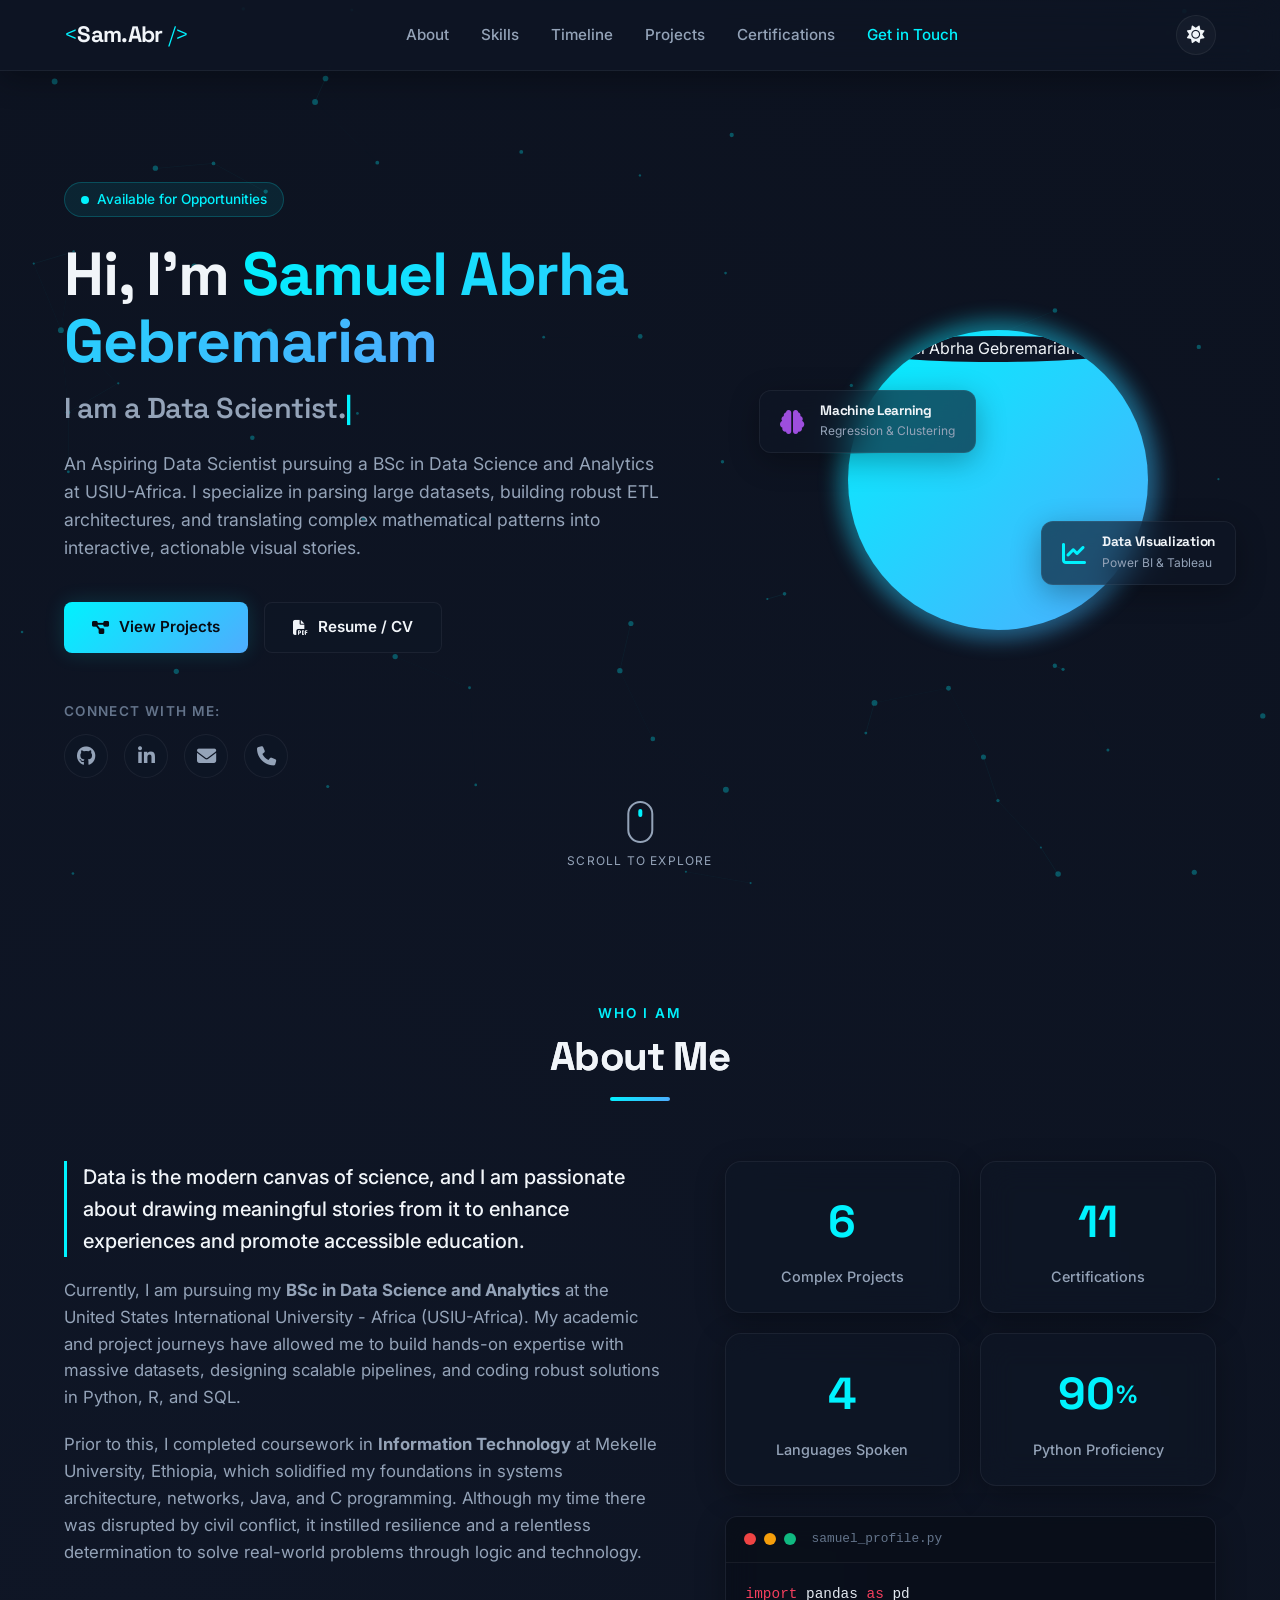
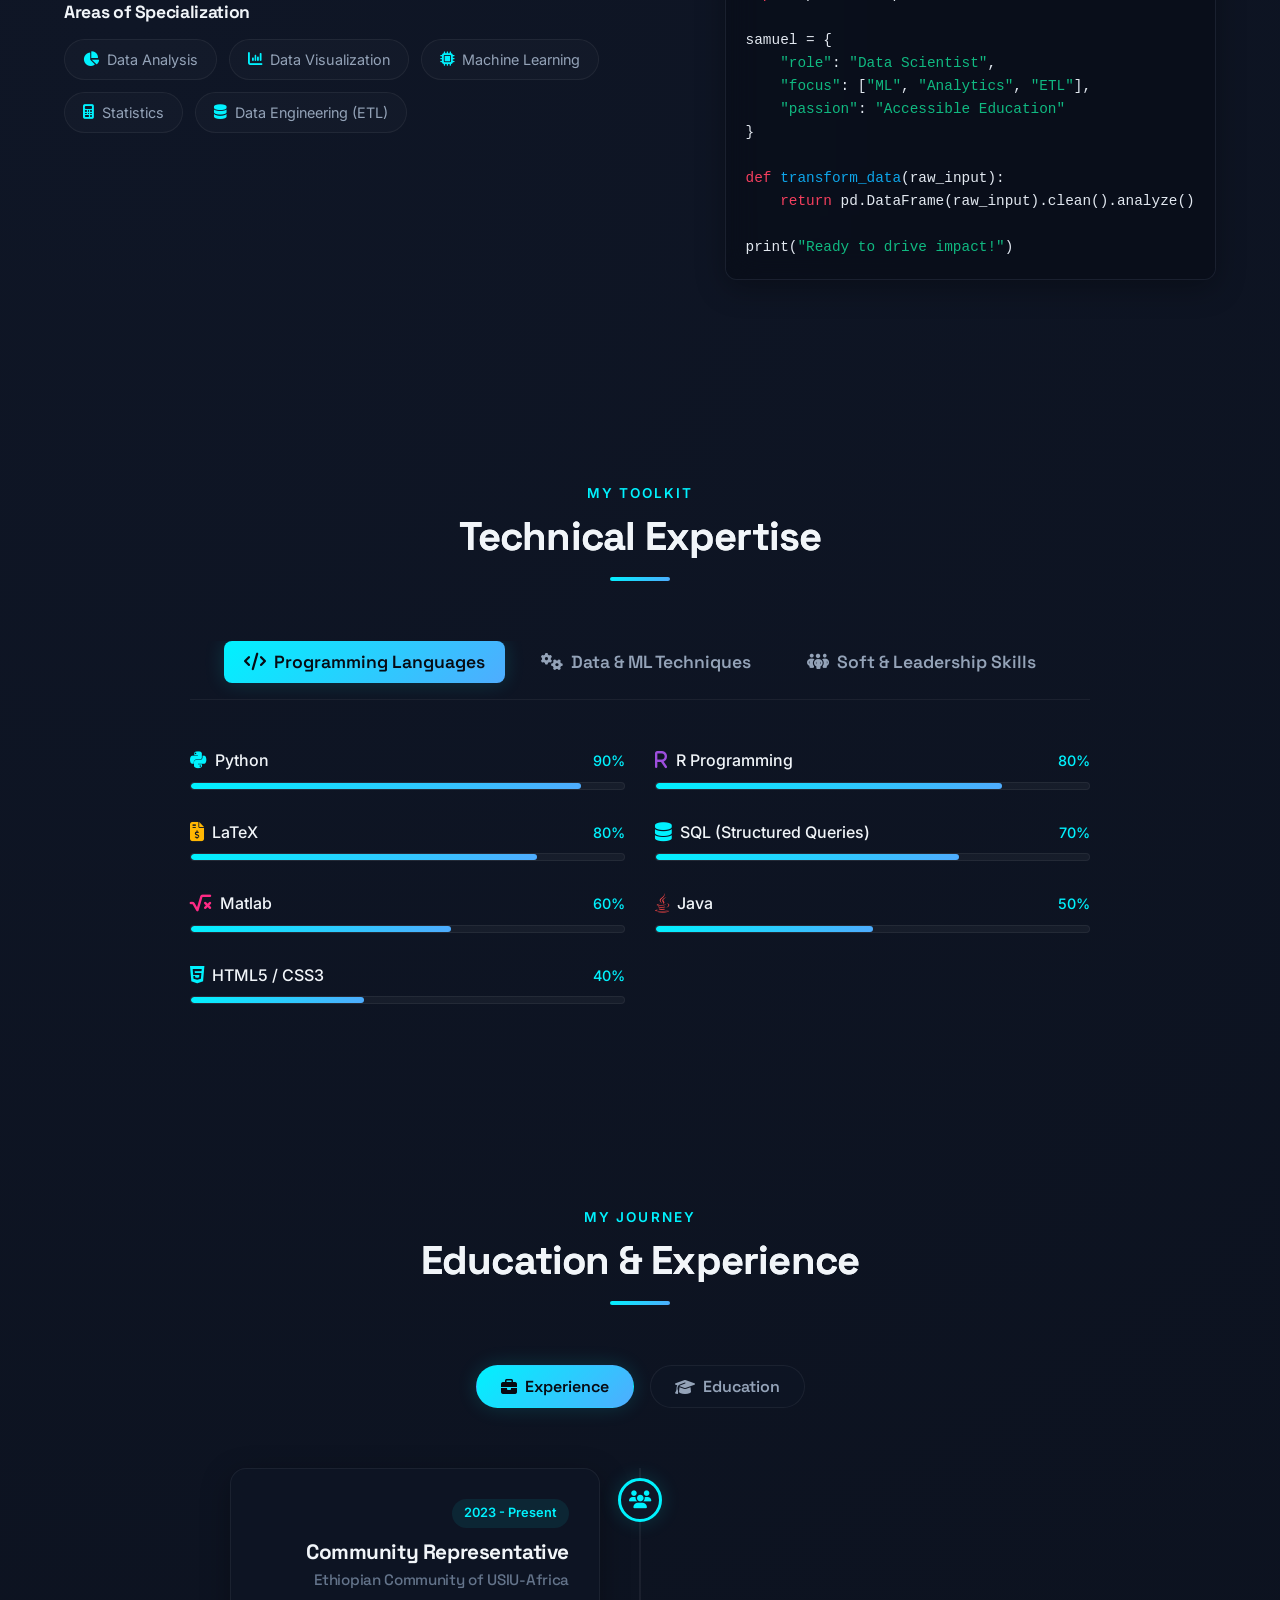
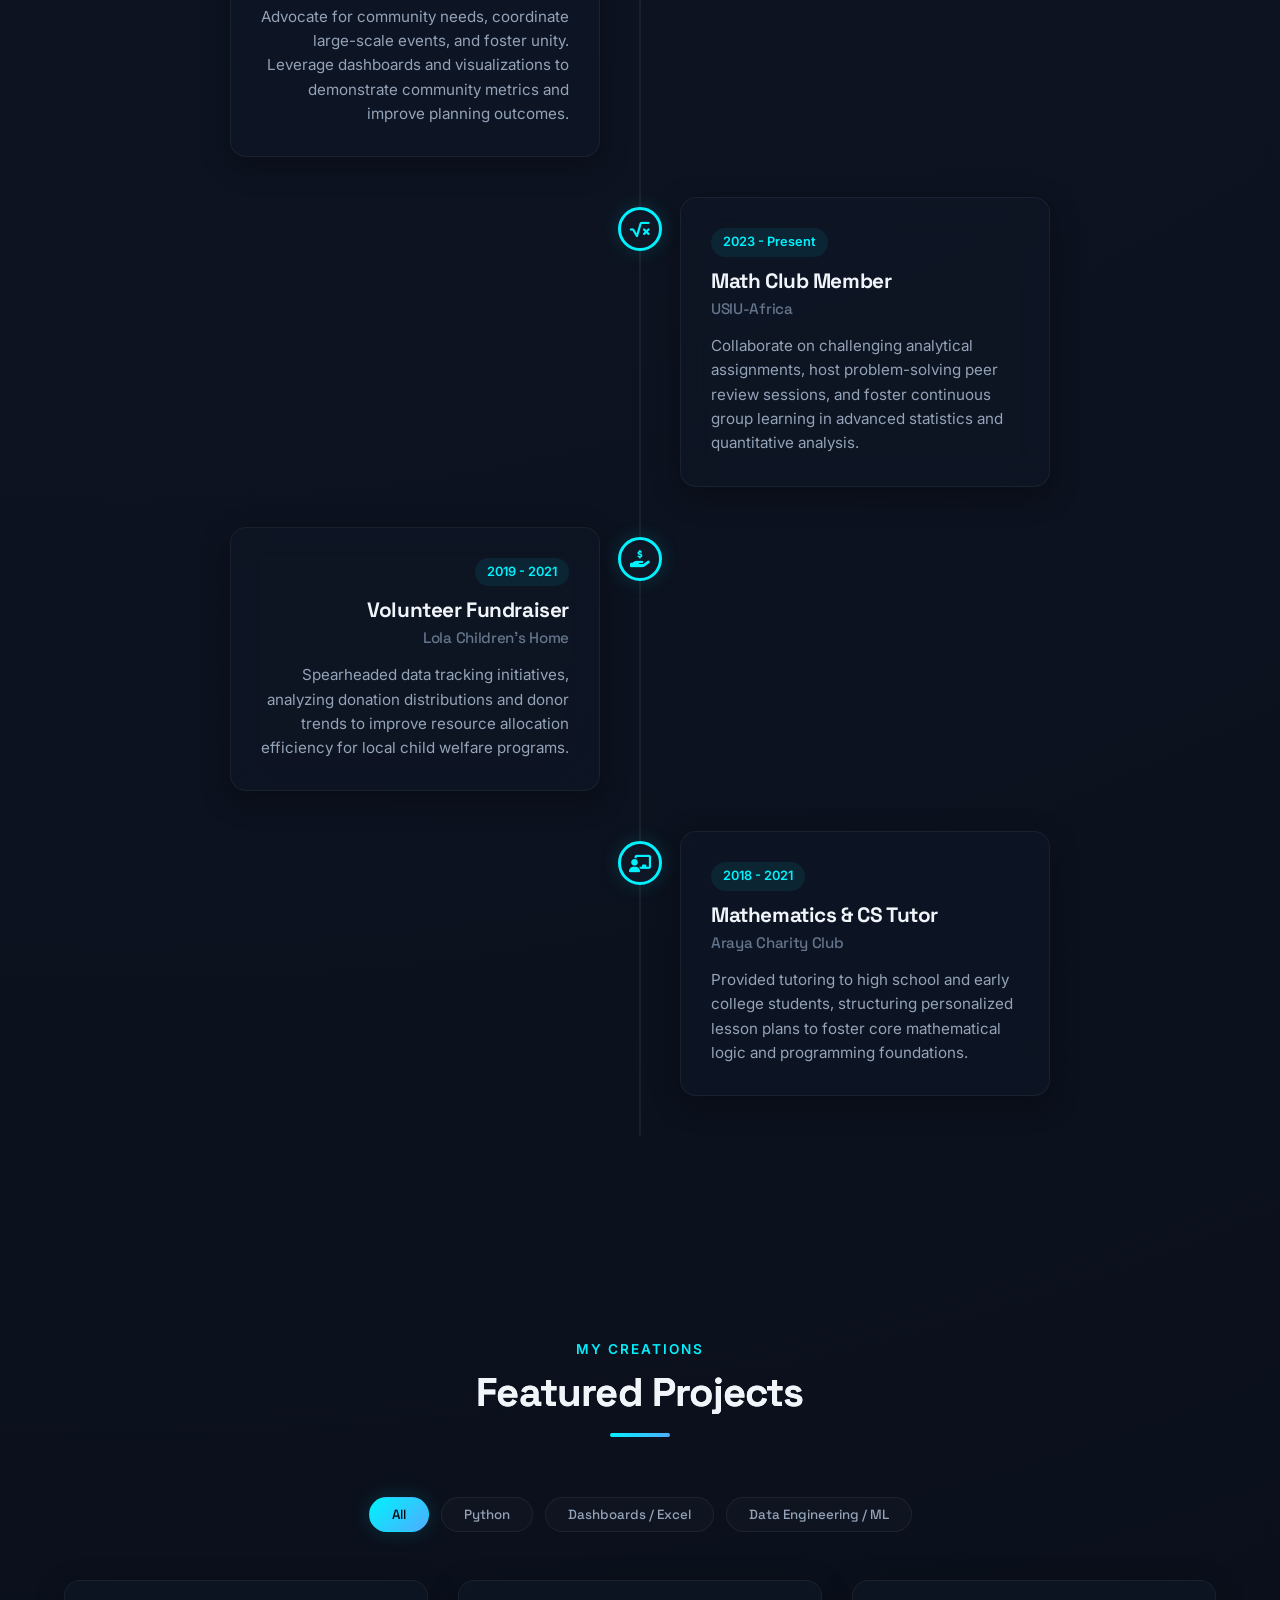
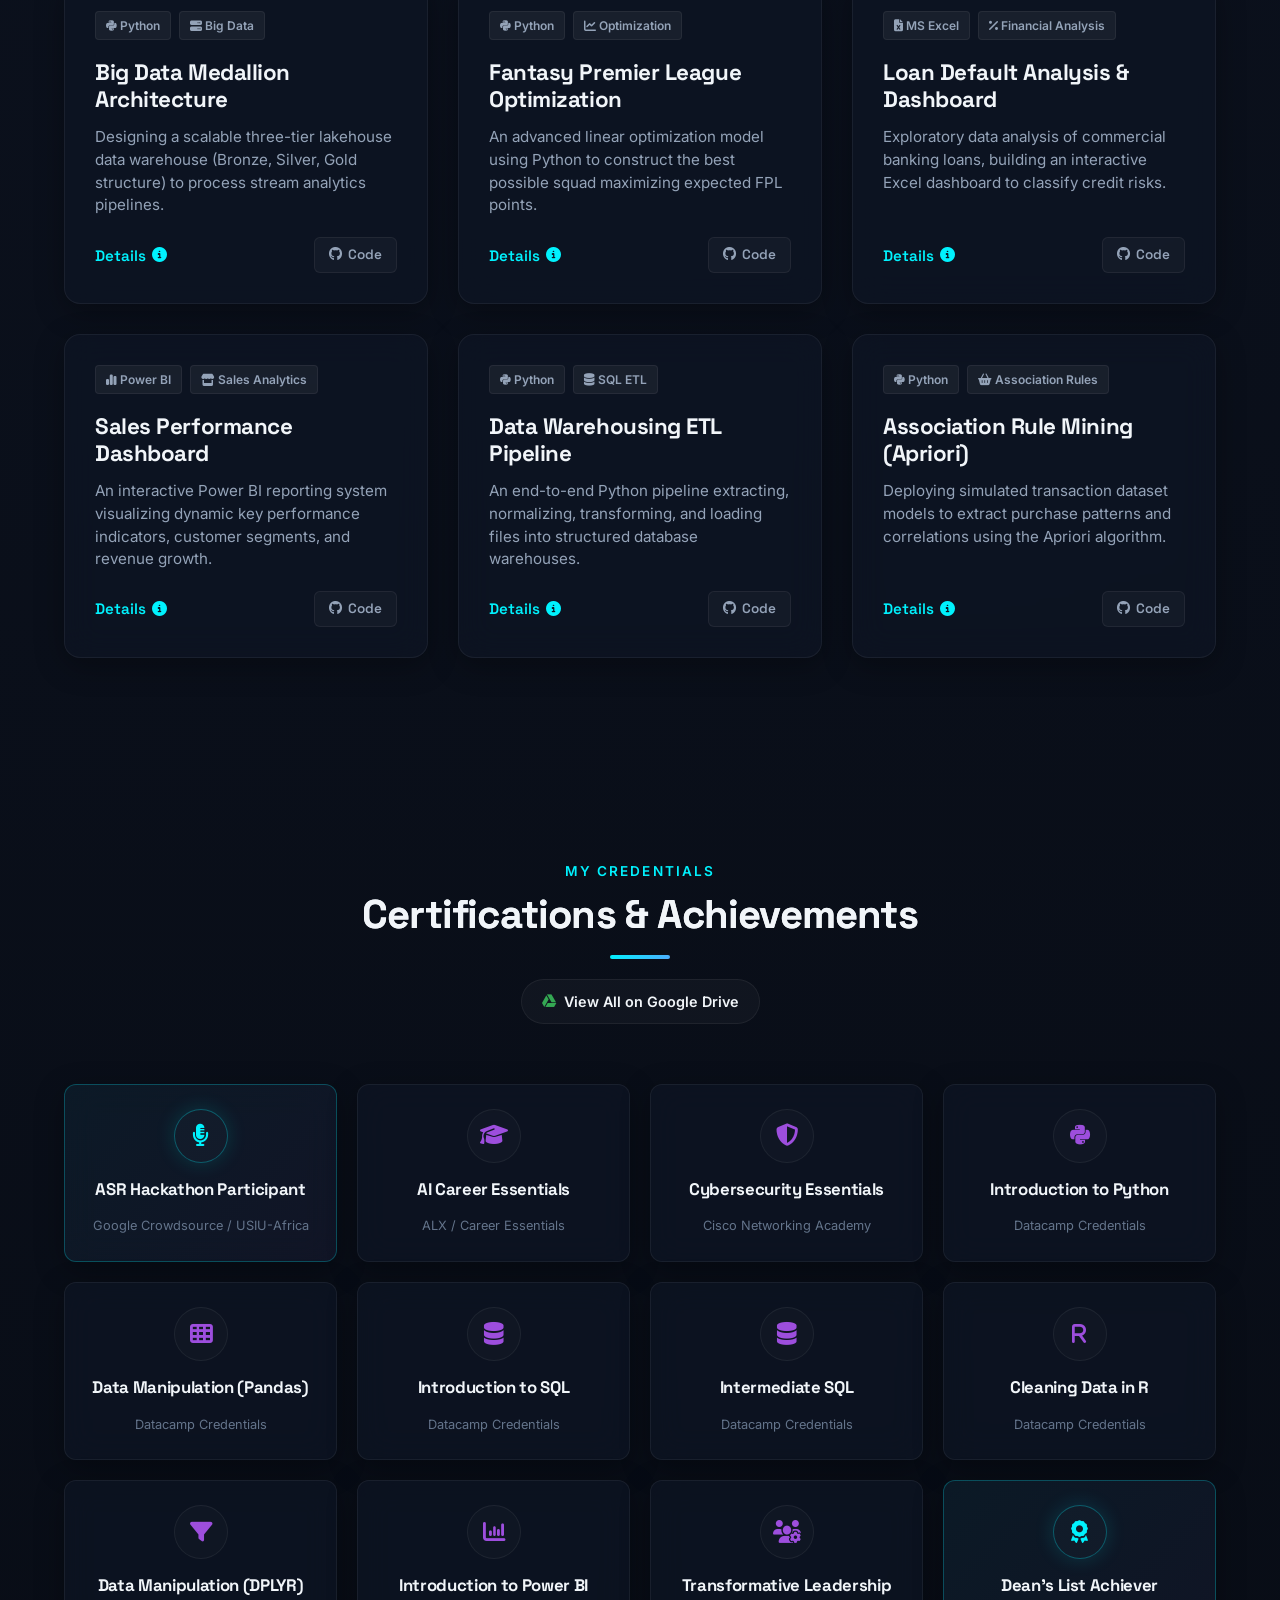
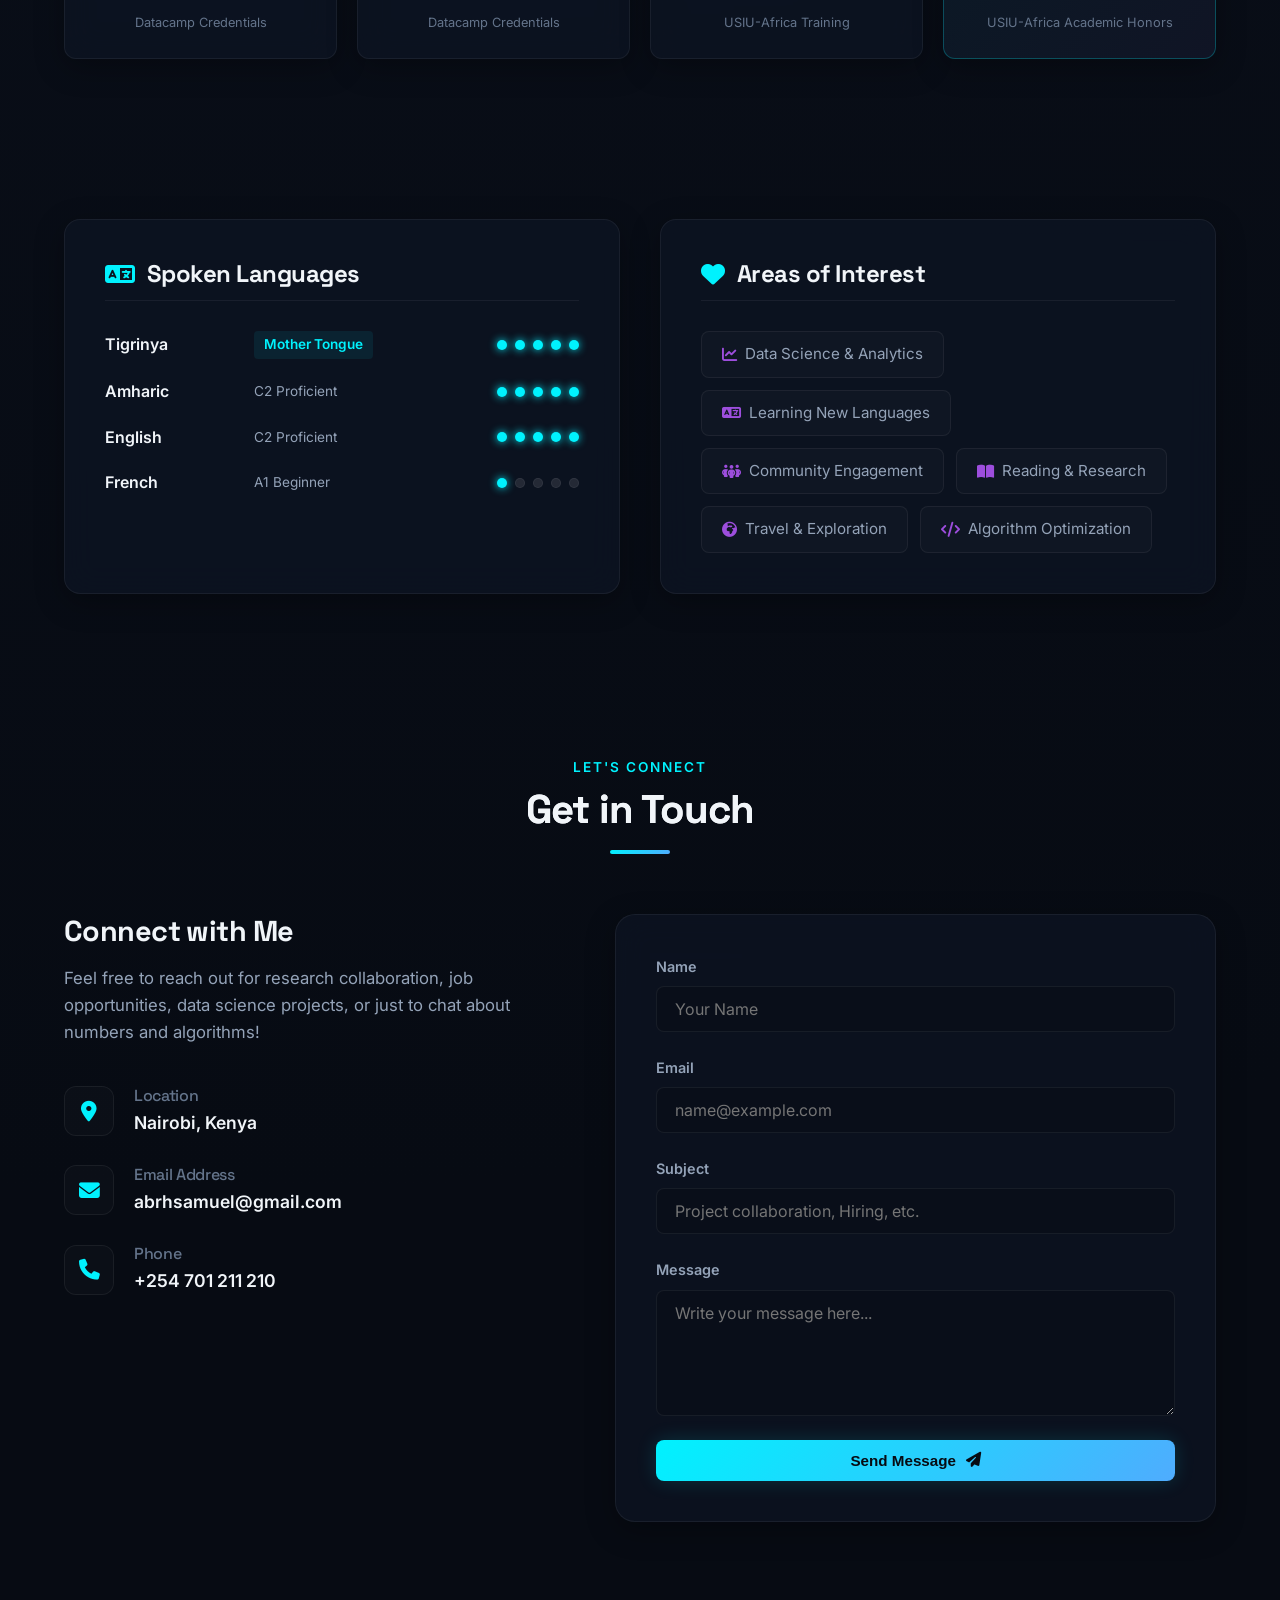
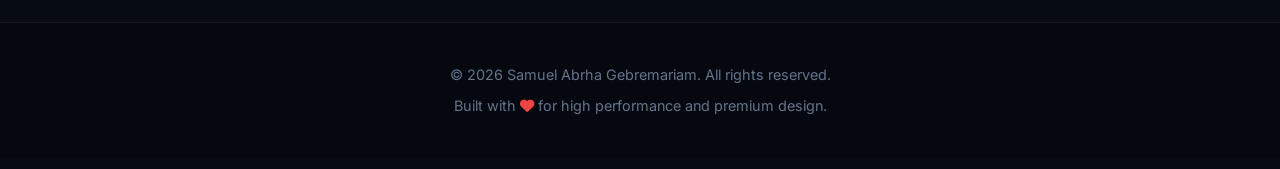
==== index.html @ a489bb47 "Initial commit" ====
<!DOCTYPE html>
<html lang="en" data-theme="dark">
<head>
    <meta charset="UTF-8">
    <meta name="viewport" content="width=device-width, initial-scale=1.0">
    <meta name="description" content="Portfolio of Samuel Abrha Gebremariam - Aspiring Data Scientist. Experience in Machine Learning, Data Analytics, ETL pipelines, and Big Data Architecture.">
    <meta name="author" content="Samuel Abrha Gebremariam">
    <title>Samuel Abrha Gebremariam | Aspiring Data Scientist Portfolio</title>
    
    <!-- Google Fonts -->
    <link rel="preconnect" href="https://fonts.googleapis.com">
    <link rel="preconnect" href="https://fonts.gstatic.com" crossorigin>
    <link href="https://fonts.googleapis.com/css2?family=Inter:wght@300;400;500;600;700&family=Space+Grotesk:wght@400;500;600;700&display=swap" rel="stylesheet">
    
    <!-- FontAwesome for icons -->
    <link rel="stylesheet" href="https://cdnjs.cloudflare.com/ajax/libs/font-awesome/6.4.0/css/all.min.css">
    
    <!-- Custom CSS -->
    <link rel="stylesheet" href="style.css">
</head>
<body>
    <!-- Background Canvas for Interactive Data Particles -->
    <canvas id="particle-canvas"></canvas>

    <!-- Header Navigation -->
    <header class="main-header glass">
        <div class="header-container">
            <a href="#" class="logo">
                <span class="logo-accent">&lt;</span>Sam.Abr<span class="logo-accent"> /&gt;</span>
            </a>
            
            <nav class="nav-links">
                <a href="#about" class="nav-link">About</a>
                <a href="#skills" class="nav-link">Skills</a>
                <a href="#timeline" class="nav-link">Timeline</a>
                <a href="#projects" class="nav-link">Projects</a>
                <a href="#certifications" class="nav-link">Certifications</a>
                <a href="#contact" class="nav-link nav-btn-contact">Get in Touch</a>
            </nav>

            <div class="header-actions">
                <button id="theme-toggle" class="theme-toggle-btn" aria-label="Toggle Theme">
                    <i class="fa-solid fa-moon"></i>
                </button>
                <button class="mobile-nav-toggle" aria-label="Toggle Menu">
                    <i class="fa-solid fa-bars"></i>
                </button>
            </div>
        </div>
    </header>

    <!-- Mobile Nav Overlay -->
    <div class="mobile-nav-overlay glass">
        <button class="close-mobile-nav"><i class="fa-solid fa-xmark"></i></button>
        <nav class="mobile-nav-links">
            <a href="#about" class="mobile-nav-link">About</a>
            <a href="#skills" class="mobile-nav-link">Skills</a>
            <a href="#timeline" class="mobile-nav-link">Timeline</a>
            <a href="#projects" class="mobile-nav-link">Projects</a>
            <a href="#certifications" class="mobile-nav-link">Certifications</a>
            <a href="#contact" class="mobile-nav-link">Contact</a>
        </nav>
    </div>

    <main>
        <!-- Hero Section -->
        <section id="hero" class="hero-section">
            <div class="container hero-container">
                <div class="hero-content">
                    <div class="badge hero-badge">
                        <span class="badge-dot"></span> Available for Opportunities
                    </div>
                    <h1 class="hero-title">
                        Hi, I'm <span class="highlight">Samuel Abrha Gebremariam</span>
                    </h1>
                    <h2 class="hero-subtitle">
                        I am <span id="typed-text"></span><span class="cursor">|</span>
                    </h2>
                    <p class="hero-description">
                        An Aspiring Data Scientist pursuing a BSc in Data Science and Analytics at USIU-Africa. I specialize in parsing large datasets, building robust ETL architectures, and translating complex mathematical patterns into interactive, actionable visual stories.
                    </p>
                    
                    <div class="hero-ctas">
                        <a href="#projects" class="btn btn-primary">
                            <i class="fa-solid fa-diagram-project"></i> View Projects
                        </a>
                        <a href="cv.pdf" target="_blank" class="btn btn-secondary">
                            <i class="fa-solid fa-file-pdf"></i> Resume / CV
                        </a>
                    </div>

                    <div class="social-links-container">
                        <span class="social-label">Connect with me:</span>
                        <div class="social-links">
                            <a href="https://github.com/SamAbr" target="_blank" rel="noopener" class="social-icon-btn github" title="GitHub">
                                <i class="fa-brands fa-github"></i>
                            </a>
                            <a href="https://linkedin.com/in/samuel-abrha" target="_blank" rel="noopener" class="social-icon-btn linkedin" title="LinkedIn">
                                <i class="fa-brands fa-linkedin-in"></i>
                            </a>
                            <a href="mailto:abrhsamuel@gmail.com" class="social-icon-btn email" title="Email Samuel">
                                <i class="fa-solid fa-envelope"></i>
                            </a>
                            <a href="tel:+254701211210" class="social-icon-btn phone" title="Call Samuel">
                                <i class="fa-solid fa-phone"></i>
                            </a>
                        </div>
                    </div>
                </div>
                
                <div class="hero-image-container">
                    <div class="avatar-glow-ring"></div>
                    <div class="avatar-frame">
                        <img src="avatar.jpg" alt="Samuel Abrha Gebremariam Profile" class="avatar-img">
                    </div>
                    <!-- Data Floating Cards -->
                    <div class="floating-card stat-card-ml glass">
                        <i class="fa-solid fa-brain accent-purple"></i>
                        <div>
                            <h4>Machine Learning</h4>
                            <p>Regression & Clustering</p>
                        </div>
                    </div>
                    <div class="floating-card stat-card-data glass">
                        <i class="fa-solid fa-chart-line accent-cyan"></i>
                        <div>
                            <h4>Data Visualization</h4>
                            <p>Power BI & Tableau</p>
                        </div>
                    </div>
                </div>
            </div>
            
            <div class="scroll-indicator">
                <span class="mouse-scroll">
                    <span class="wheel"></span>
                </span>
                <span class="scroll-text">Scroll to explore</span>
            </div>
        </section>

        <!-- About & Stats Section -->
        <section id="about" class="about-section">
            <div class="container">
                <div class="section-header">
                    <span class="section-tagline">Who I Am</span>
                    <h2 class="section-title">About Me</h2>
                    <div class="underline"></div>
                </div>

                <div class="about-grid">
                    <div class="about-text-column">
                        <p class="about-p highlight-p">
                            Data is the modern canvas of science, and I am passionate about drawing meaningful stories from it to enhance experiences and promote accessible education.
                        </p>
                        <p class="about-p">
                            Currently, I am pursuing my <strong>BSc in Data Science and Analytics</strong> at the United States International University - Africa (USIU-Africa). My academic and project journeys have allowed me to build hands-on expertise with massive datasets, designing scalable pipelines, and coding robust solutions in Python, R, and SQL.
                        </p>
                        <p class="about-p">
                            Prior to this, I completed coursework in <strong>Information Technology</strong> at Mekelle University, Ethiopia, which solidified my foundations in systems architecture, networks, Java, and C programming. Although my time there was disrupted by civil conflict, it instilled resilience and a relentless determination to solve real-world problems through logic and technology.
                        </p>

                        <div class="specialization-chips">
                            <h4>Areas of Specialization</h4>
                            <div class="chips-container">
                                <span class="chip"><i class="fa-solid fa-chart-pie"></i> Data Analysis</span>
                                <span class="chip"><i class="fa-solid fa-chart-column"></i> Data Visualization</span>
                                <span class="chip"><i class="fa-solid fa-microchip"></i> Machine Learning</span>
                                <span class="chip"><i class="fa-solid fa-calculator"></i> Statistics</span>
                                <span class="chip"><i class="fa-solid fa-database"></i> Data Engineering (ETL)</span>
                            </div>
                        </div>
                    </div>

                    <div class="about-stats-column">
                        <div class="stats-grid">
                            <div class="stat-box glass">
                                <span class="stat-number" data-target="6">0</span>
                                <span class="stat-label">Complex Projects</span>
                            </div>
                            <div class="stat-box glass">
                                <span class="stat-number" data-target="11">0</span>
                                <span class="stat-label">Certifications</span>
                            </div>
                            <div class="stat-box glass">
                                <span class="stat-number" data-target="4">0</span>
                                <span class="stat-label">Languages Spoken</span>
                            </div>
                            <div class="stat-box glass">
                                <span class="stat-number" data-target="90">0</span><span class="stat-percent">%</span>
                                <span class="stat-label">Python Proficiency</span>
                            </div>
                        </div>

                        <!-- Mini Code Console Box -->
                        <div class="console-box glass">
                            <div class="console-header">
                                <span class="dot red"></span>
                                <span class="dot yellow"></span>
                                <span class="dot green"></span>
                                <span class="console-title">samuel_profile.py</span>
                            </div>
                            <div class="console-body">
                                <pre><code><span class="keyword">import</span> pandas <span class="keyword">as</span> pd

samuel = {
    <span class="string">"role"</span>: <span class="string">"Data Scientist"</span>,
    <span class="string">"focus"</span>: [<span class="string">"ML"</span>, <span class="string">"Analytics"</span>, <span class="string">"ETL"</span>],
    <span class="string">"passion"</span>: <span class="string">"Accessible Education"</span>
}

<span class="keyword">def</span> <span class="function">transform_data</span>(raw_input):
    <span class="keyword">return</span> pd.DataFrame(raw_input).clean().analyze()

print(<span class="string">"Ready to drive impact!"</span>)</code></pre>
                            </div>
                        </div>
                    </div>
                </div>
            </div>
        </section>

        <!-- Skills Section -->
        <section id="skills" class="skills-section">
            <div class="container">
                <div class="section-header">
                    <span class="section-tagline">My Toolkit</span>
                    <h2 class="section-title">Technical Expertise</h2>
                    <div class="underline"></div>
                </div>

                <div class="skills-wrapper">
                    <!-- Tab Controls -->
                    <div class="skills-tabs">
                        <button class="tab-btn active" data-tab="programming">
                            <i class="fa-solid fa-code"></i> Programming Languages
                        </button>
                        <button class="tab-btn" data-tab="dataml">
                            <i class="fa-solid fa-gears"></i> Data & ML Techniques
                        </button>
                        <button class="tab-btn" data-tab="soft">
                            <i class="fa-solid fa-people-group"></i> Soft & Leadership Skills
                        </button>
                    </div>

                    <!-- Tab Contents -->
                    <div class="tab-content active" id="programming">
                        <div class="skills-grid-bars">
                            <div class="skill-bar-wrapper">
                                <div class="skill-info">
                                    <span class="skill-name"><i class="fa-brands fa-python accent-cyan"></i> Python</span>
                                    <span class="skill-val">90%</span>
                                </div>
                                <div class="bar-bg">
                                    <div class="bar-fill" style="width: 90%"></div>
                                </div>
                            </div>
                            <div class="skill-bar-wrapper">
                                <div class="skill-info">
                                    <span class="skill-name"><i class="fa-solid fa-r accent-purple"></i> R Programming</span>
                                    <span class="skill-val">80%</span>
                                </div>
                                <div class="bar-bg">
                                    <div class="bar-fill" style="width: 80%"></div>
                                </div>
                            </div>
                            <div class="skill-bar-wrapper">
                                <div class="skill-info">
                                    <span class="skill-name"><i class="fa-solid fa-file-invoice-dollar accent-yellow"></i> LaTeX</span>
                                    <span class="skill-val">80%</span>
                                </div>
                                <div class="bar-bg">
                                    <div class="bar-fill" style="width: 80%"></div>
                                </div>
                            </div>
                            <div class="skill-bar-wrapper">
                                <div class="skill-info">
                                    <span class="skill-name"><i class="fa-solid fa-database accent-cyan"></i> SQL (Structured Queries)</span>
                                    <span class="skill-val">70%</span>
                                </div>
                                <div class="bar-bg">
                                    <div class="bar-fill" style="width: 70%"></div>
                                </div>
                            </div>
                            <div class="skill-bar-wrapper">
                                <div class="skill-info">
                                    <span class="skill-name"><i class="fa-solid fa-square-root-variable accent-pink"></i> Matlab</span>
                                    <span class="skill-val">60%</span>
                                </div>
                                <div class="bar-bg">
                                    <div class="bar-fill" style="width: 60%"></div>
                                </div>
                            </div>
                            <div class="skill-bar-wrapper">
                                <div class="skill-info">
                                    <span class="skill-name"><i class="fa-brands fa-java accent-red"></i> Java</span>
                                    <span class="skill-val">50%</span>
                                </div>
                                <div class="bar-bg">
                                    <div class="bar-fill" style="width: 50%"></div>
                                </div>
                            </div>
                            <div class="skill-bar-wrapper">
                                <div class="skill-info">
                                    <span class="skill-name"><i class="fa-brands fa-html5 accent-cyan"></i> HTML5 / CSS3</span>
                                    <span class="skill-val">40%</span>
                                </div>
                                <div class="bar-bg">
                                    <div class="bar-fill" style="width: 40%"></div>
                                </div>
                            </div>
                        </div>
                    </div>

                    <div class="tab-content" id="dataml">
                        <div class="skills-grid-cards">
                            <div class="skill-card glass">
                                <div class="skill-card-icon"><i class="fa-solid fa-chart-pie accent-cyan"></i></div>
                                <h3>Data Visualization</h3>
                                <p>Tableau, Power BI, Seaborn, Matplotlib. Translating raw insights into dynamic, visual, executive dashboards.</p>
                            </div>
                            <div class="skill-card glass">
                                <div class="skill-card-icon"><i class="fa-solid fa-network-wired accent-purple"></i></div>
                                <h3>Machine Learning</h3>
                                <p>Regression, Classification, Clustering, and Predictive Analytics models using Python sklearn and pandas.</p>
                            </div>
                            <div class="skill-card glass">
                                <div class="skill-card-icon"><i class="fa-solid fa-arrow-down-up-lock accent-yellow"></i></div>
                                <h3>ETL Pipelines</h3>
                                <p>Structured ETL architecture. Extracting data, data manipulation (Pandas, DPLYR), loading into SQLite, Postgres or Spark environments.</p>
                            </div>
                            <div class="skill-card glass">
                                <div class="skill-card-icon"><i class="fa-solid fa-diagram-project accent-pink"></i></div>
                                <h3>Big Data Systems</h3>
                                <p>Familiarity with Hadoop, Apache Spark, Kafka stream processing, and Medallion Lakehouse structures.</p>
                            </div>
                        </div>
                    </div>

                    <div class="tab-content" id="soft">
                        <div class="skills-grid-cards">
                            <div class="skill-card glass">
                                <div class="skill-card-icon"><i class="fa-solid fa-lightbulb accent-cyan"></i></div>
                                <h3>Analytical Thinking</h3>
                                <p>Strong math and logic foundation. Deconstructing complex operational problems into data hypothesis tests.</p>
                            </div>
                            <div class="skill-card glass">
                                <div class="skill-card-icon"><i class="fa-solid fa-comments accent-purple"></i></div>
                                <h3>Strong Communication</h3>
                                <p>Ability to bridge the gap between technical data metrics and operational community/business stakeholders.</p>
                            </div>
                            <div class="skill-card glass">
                                <div class="skill-card-icon"><i class="fa-solid fa-people-roof accent-yellow"></i></div>
                                <h3>Leadership & Collaboration</h3>
                                <p>Demonstrated in role as Ethiopian Community Representative and Araya Charity Club tutor. Elevating peers to build success.</p>
                            </div>
                            <div class="skill-card glass">
                                <div class="skill-card-icon"><i class="fa-solid fa-display accent-pink"></i></div>
                                <h3>Presentation Skills</h3>
                                <p>Creating clear reports, charts, and visualizations to make data digestible for any target audience.</p>
                            </div>
                        </div>
                    </div>
                </div>
            </div>
        </section>

        <!-- Timeline Section (Education & Experience) -->
        <section id="timeline" class="timeline-section">
            <div class="container">
                <div class="section-header">
                    <span class="section-tagline">My Journey</span>
                    <h2 class="section-title">Education & Experience</h2>
                    <div class="underline"></div>
                </div>

                <div class="timeline-toggle-wrapper">
                    <button class="timeline-toggle-btn active" id="btn-experience">
                        <i class="fa-solid fa-briefcase"></i> Experience
                    </button>
                    <button class="timeline-toggle-btn" id="btn-education">
                        <i class="fa-solid fa-graduation-cap"></i> Education
                    </button>
                </div>

                <!-- Experiences Timeline -->
                <div class="timeline-container active" id="timeline-experience">
                    <div class="timeline-line"></div>
                    
                    <div class="timeline-item left">
                        <div class="timeline-dot"><i class="fa-solid fa-users"></i></div>
                        <div class="timeline-content glass">
                            <span class="timeline-date">2023 - Present</span>
                            <h3>Community Representative</h3>
                            <h4>Ethiopian Community of USIU-Africa</h4>
                            <p>Advocate for community needs, coordinate large-scale events, and foster unity. Leverage dashboards and visualizations to demonstrate community metrics and improve planning outcomes.</p>
                        </div>
                    </div>

                    <div class="timeline-item right">
                        <div class="timeline-dot"><i class="fa-solid fa-square-root-variable"></i></div>
                        <div class="timeline-content glass">
                            <span class="timeline-date">2023 - Present</span>
                            <h3>Math Club Member</h3>
                            <h4>USIU-Africa</h4>
                            <p>Collaborate on challenging analytical assignments, host problem-solving peer review sessions, and foster continuous group learning in advanced statistics and quantitative analysis.</p>
                        </div>
                    </div>

                    <div class="timeline-item left">
                        <div class="timeline-dot"><i class="fa-solid fa-hand-holding-dollar"></i></div>
                        <div class="timeline-content glass">
                            <span class="timeline-date">2019 - 2021</span>
                            <h3>Volunteer Fundraiser</h3>
                            <h4>Lola Children's Home</h4>
                            <p>Spearheaded data tracking initiatives, analyzing donation distributions and donor trends to improve resource allocation efficiency for local child welfare programs.</p>
                        </div>
                    </div>

                    <div class="timeline-item right">
                        <div class="timeline-dot"><i class="fa-solid fa-chalkboard-user"></i></div>
                        <div class="timeline-content glass">
                            <span class="timeline-date">2018 - 2021</span>
                            <h3>Mathematics & CS Tutor</h3>
                            <h4>Araya Charity Club</h4>
                            <p>Provided tutoring to high school and early college students, structuring personalized lesson plans to foster core mathematical logic and programming foundations.</p>
                        </div>
                    </div>
                </div>

                <!-- Education Timeline -->
                <div class="timeline-container" id="timeline-education">
                    <div class="timeline-line"></div>

                    <div class="timeline-item left">
                        <div class="timeline-dot"><i class="fa-solid fa-graduation-cap"></i></div>
                        <div class="timeline-content glass">
                            <span class="timeline-date">2023 - 2026</span>
                            <h3>BSc in Data Science and Analytics</h3>
                            <h4>USIU-Africa (Nairobi, Kenya)</h4>
                            <p>Intensive study of statistical methods, machine learning architectures, predictive analysis, and visual business dashboards. Emphasis on implementing data strategies for real-world impact.</p>
                        </div>
                    </div>

                    <div class="timeline-item right">
                        <div class="timeline-dot"><i class="fa-solid fa-laptop-code"></i></div>
                        <div class="timeline-content glass">
                            <span class="timeline-date">2019 - 2021</span>
                            <h3>BSc in Information Technology</h3>
                            <h4>Mekelle University (Mekelle, Ethiopia)</h4>
                            <p>Focused on computer systems, structural networking, databases, and programming languages (Java, C). Disrupted in 2021 due to civil conflict, paving the way for a transition to data science specialization.</p>
                        </div>
                    </div>

                    <div class="timeline-item left">
                        <div class="timeline-dot"><i class="fa-solid fa-school"></i></div>
                        <div class="timeline-content glass">
                            <span class="timeline-date">2015 - 2019</span>
                            <h3>High School Diploma</h3>
                            <h4>Kallamino Special High School (Ethiopia)</h4>
                            <p>Graduated from a highly selective, prestigious science-focused institution in Mekelle. Fostered initial passions for physics, math, logic, and computing paradigms.</p>
                        </div>
                    </div>
                </div>
            </div>
        </section>

        <!-- Projects Section -->
        <section id="projects" class="projects-section">
            <div class="container">
                <div class="section-header">
                    <span class="section-tagline">My Creations</span>
                    <h2 class="section-title">Featured Projects</h2>
                    <div class="underline"></div>
                </div>

                <!-- Filter Controls -->
                <div class="project-filters">
                    <button class="filter-btn active" data-filter="all">All</button>
                    <button class="filter-btn" data-filter="python">Python</button>
                    <button class="filter-btn" data-filter="datavis">Dashboards / Excel</button>
                    <button class="filter-btn" data-filter="dataeng">Data Engineering / ML</button>
                </div>

                <!-- Projects Grid -->
                <div class="projects-grid">
                    <!-- Project 1 -->
                    <div class="project-card glass" data-category="dataeng python">
                        <div class="project-card-header">
                            <span class="proj-tag"><i class="fa-brands fa-python"></i> Python</span>
                            <span class="proj-tag"><i class="fa-solid fa-server"></i> Big Data</span>
                        </div>
                        <div class="project-card-body">
                            <h3>Big Data Medallion Architecture</h3>
                            <p>Designing a scalable three-tier lakehouse data warehouse (Bronze, Silver, Gold structure) to process stream analytics pipelines.</p>
                        </div>
                        <div class="project-card-footer">
                            <button class="btn-project-detail" data-project="bigdata">Details <i class="fa-solid fa-circle-info"></i></button>
                            <a href="https://github.com/SamAbr/Big-Data-Architecture" target="_blank" rel="noopener" class="btn-project-github" title="View Source Code"><i class="fa-brands fa-github"></i> Code</a>
                        </div>
                    </div>

                    <!-- Project 2 -->
                    <div class="project-card glass" data-category="python">
                        <div class="project-card-header">
                            <span class="proj-tag"><i class="fa-brands fa-python"></i> Python</span>
                            <span class="proj-tag"><i class="fa-solid fa-chart-line"></i> Optimization</span>
                        </div>
                        <div class="project-card-body">
                            <h3>Fantasy Premier League Optimization</h3>
                            <p>An advanced linear optimization model using Python to construct the best possible squad maximizing expected FPL points.</p>
                        </div>
                        <div class="project-card-footer">
                            <button class="btn-project-detail" data-project="fpl">Details <i class="fa-solid fa-circle-info"></i></button>
                            <a href="https://github.com/SamAbr/FPL-Squad-Selection" target="_blank" rel="noopener" class="btn-project-github" title="View Source Code"><i class="fa-brands fa-github"></i> Code</a>
                        </div>
                    </div>

                    <!-- Project 3 -->
                    <div class="project-card glass" data-category="datavis">
                        <div class="project-card-header">
                            <span class="proj-tag"><i class="fa-solid fa-file-excel"></i> MS Excel</span>
                            <span class="proj-tag"><i class="fa-solid fa-percent"></i> Financial Analysis</span>
                        </div>
                        <div class="project-card-body">
                            <h3>Loan Default Analysis & Dashboard</h3>
                            <p>Exploratory data analysis of commercial banking loans, building an interactive Excel dashboard to classify credit risks.</p>
                        </div>
                        <div class="project-card-footer">
                            <button class="btn-project-detail" data-project="loan">Details <i class="fa-solid fa-circle-info"></i></button>
                            <a href="https://github.com/SamAbr/Loan-Default-Analysis-And-Dashboard" target="_blank" rel="noopener" class="btn-project-github" title="View Source Code"><i class="fa-brands fa-github"></i> Code</a>
                        </div>
                    </div>

                    <!-- Project 4 -->
                    <div class="project-card glass" data-category="datavis">
                        <div class="project-card-header">
                            <span class="proj-tag"><i class="fa-solid fa-chart-simple"></i> Power BI</span>
                            <span class="proj-tag"><i class="fa-solid fa-store"></i> Sales Analytics</span>
                        </div>
                        <div class="project-card-body">
                            <h3>Sales Performance Dashboard</h3>
                            <p>An interactive Power BI reporting system visualizing dynamic key performance indicators, customer segments, and revenue growth.</p>
                        </div>
                        <div class="project-card-footer">
                            <button class="btn-project-detail" data-project="sales">Details <i class="fa-solid fa-circle-info"></i></button>
                            <a href="https://github.com/SamAbr/Sales-And-Performance-Analysis-Dashboard" target="_blank" rel="noopener" class="btn-project-github" title="View Source Code"><i class="fa-brands fa-github"></i> Code</a>
                        </div>
                    </div>

                    <!-- Project 5 -->
                    <div class="project-card glass" data-category="dataeng python">
                        <div class="project-card-header">
                            <span class="proj-tag"><i class="fa-brands fa-python"></i> Python</span>
                            <span class="proj-tag"><i class="fa-solid fa-database"></i> SQL ETL</span>
                        </div>
                        <div class="project-card-body">
                            <h3>Data Warehousing ETL Pipeline</h3>
                            <p>An end-to-end Python pipeline extracting, normalizing, transforming, and loading files into structured database warehouses.</p>
                        </div>
                        <div class="project-card-footer">
                            <button class="btn-project-detail" data-project="etl">Details <i class="fa-solid fa-circle-info"></i></button>
                            <a href="https://github.com/SamAbr/Data-warehousing" target="_blank" rel="noopener" class="btn-project-github" title="View Source Code"><i class="fa-brands fa-github"></i> Code</a>
                        </div>
                    </div>

                    <!-- Project 6 -->
                    <div class="project-card glass" data-category="python">
                        <div class="project-card-header">
                            <span class="proj-tag"><i class="fa-brands fa-python"></i> Python</span>
                            <span class="proj-tag"><i class="fa-solid fa-basket-shopping"></i> Association Rules</span>
                        </div>
                        <div class="project-card-body">
                            <h3>Association Rule Mining (Apriori)</h3>
                            <p>Deploying simulated transaction dataset models to extract purchase patterns and correlations using the Apriori algorithm.</p>
                        </div>
                        <div class="project-card-footer">
                            <button class="btn-project-detail" data-project="apriori">Details <i class="fa-solid fa-circle-info"></i></button>
                            <a href="https://github.com/SamAbr/Association-Rule-Simulation" target="_blank" rel="noopener" class="btn-project-github" title="View Source Code"><i class="fa-brands fa-github"></i> Code</a>
                        </div>
                    </div>
                </div>
            </div>
        </section>

        <!-- Certifications Section -->
        <section id="certifications" class="certs-section">
            <div class="container">
                <div class="section-header">
                    <span class="section-tagline">My Credentials</span>
                    <h2 class="section-title">Certifications & Achievements</h2>
                    <div class="underline"></div>
                    <div class="certs-header-cta" style="margin-top: 20px; display: flex; justify-content: center;">
                        <a href="https://drive.google.com/drive/folders/samuel-credentials-placeholder" target="_blank" class="btn btn-secondary" id="google-drive-certs-link" style="display: inline-flex; align-items: center; gap: 8px; font-size: 0.9rem; padding: 10px 20px; border-radius: 30px; background: rgba(255,255,255,0.03); border: 1px solid var(--border-glass);">
                            <i class="fa-brands fa-google-drive" style="color: #34a853;"></i> View All on Google Drive
                        </a>
                    </div>
                </div>

                <div class="certs-grid">
                    <div class="cert-card glass highlight-cert clickable-cert" data-cert="asr" data-cert-file="certificates/asr_hackathon.pdf">
                        <div class="cert-icon"><i class="fa-solid fa-microphone-lines"></i></div>
                        <h4>ASR Hackathon Participant</h4>
                        <span class="cert-issuer">Google Crowdsource / USIU-Africa</span>
                    </div>
                    <div class="cert-card glass clickable-cert" data-cert="ai_career" data-cert-file="certificates/ai_career_essentials.png">
                        <div class="cert-icon"><i class="fa-solid fa-graduation-cap"></i></div>
                        <h4>AI Career Essentials</h4>
                        <span class="cert-issuer">ALX / Career Essentials</span>
                    </div>
                    <div class="cert-card glass clickable-cert" data-cert="cyber_essentials">
                        <div class="cert-icon"><i class="fa-solid fa-shield-halved"></i></div>
                        <h4>Cybersecurity Essentials</h4>
                        <span class="cert-issuer">Cisco Networking Academy</span>
                    </div>
                    <div class="cert-card glass clickable-cert" data-cert="intro_python">
                        <div class="cert-icon"><i class="fa-brands fa-python"></i></div>
                        <h4>Introduction to Python</h4>
                        <span class="cert-issuer">Datacamp Credentials</span>
                    </div>
                    <div class="cert-card glass clickable-cert" data-cert="pandas">
                        <div class="cert-icon"><i class="fa-solid fa-table-cells"></i></div>
                        <h4>Data Manipulation (Pandas)</h4>
                        <span class="cert-issuer">Datacamp Credentials</span>
                    </div>
                    <div class="cert-card glass clickable-cert" data-cert="intro_sql">
                        <div class="cert-icon"><i class="fa-solid fa-database"></i></div>
                        <h4>Introduction to SQL</h4>
                        <span class="cert-issuer">Datacamp Credentials</span>
                    </div>
                    <div class="cert-card glass clickable-cert" data-cert="inter_sql">
                        <div class="cert-icon"><i class="fa-solid fa-database"></i></div>
                        <h4>Intermediate SQL</h4>
                        <span class="cert-issuer">Datacamp Credentials</span>
                    </div>
                    <div class="cert-card glass clickable-cert" data-cert="cleaning_r" data-cert-file="certificates/cleaning_data_r.pdf">
                        <div class="cert-icon"><i class="fa-solid fa-r"></i></div>
                        <h4>Cleaning Data in R</h4>
                        <span class="cert-issuer">Datacamp Credentials</span>
                    </div>
                    <div class="cert-card glass clickable-cert" data-cert="dplyr" data-cert-file="certificates/data_manipulation_dplyr.pdf">
                        <div class="cert-icon"><i class="fa-solid fa-filter"></i></div>
                        <h4>Data Manipulation (DPLYR)</h4>
                        <span class="cert-issuer">Datacamp Credentials</span>
                    </div>
                    <div class="cert-card glass clickable-cert" data-cert="powerbi">
                        <div class="cert-icon"><i class="fa-solid fa-chart-column"></i></div>
                        <h4>Introduction to Power BI</h4>
                        <span class="cert-issuer">Datacamp Credentials</span>
                    </div>
                    <div class="cert-card glass clickable-cert" data-cert="leadership">
                        <div class="cert-icon"><i class="fa-solid fa-users-gear"></i></div>
                        <h4>Transformative Leadership</h4>
                        <span class="cert-issuer">USIU-Africa Training</span>
                    </div>
                    <div class="cert-card glass highlight-cert clickable-cert" data-cert="deans_list">
                        <div class="cert-icon"><i class="fa-solid fa-award"></i></div>
                        <h4>Dean's List Achiever</h4>
                        <span class="cert-issuer">USIU-Africa Academic Honors</span>
                    </div>
                </div>
            </div>
        </section>

        <!-- Languages & Interests Section -->
        <section class="languages-interests-section">
            <div class="container lang-int-grid">
                <!-- Languages -->
                <div class="languages-box glass">
                    <h3 class="box-title"><i class="fa-solid fa-language"></i> Spoken Languages</h3>
                    <div class="languages-list">
                        <div class="lang-item">
                            <span class="lang-name">Tigrinya</span>
                            <span class="lang-level highlight-badge">Mother Tongue</span>
                            <div class="lang-dots">
                                <span class="dot-filled"></span>
                                <span class="dot-filled"></span>
                                <span class="dot-filled"></span>
                                <span class="dot-filled"></span>
                                <span class="dot-filled"></span>
                            </div>
                        </div>
                        <div class="lang-item">
                            <span class="lang-name">Amharic</span>
                            <span class="lang-level">C2 Proficient</span>
                            <div class="lang-dots">
                                <span class="dot-filled"></span>
                                <span class="dot-filled"></span>
                                <span class="dot-filled"></span>
                                <span class="dot-filled"></span>
                                <span class="dot-filled"></span>
                            </div>
                        </div>
                        <div class="lang-item">
                            <span class="lang-name">English</span>
                            <span class="lang-level">C2 Proficient</span>
                            <div class="lang-dots">
                                <span class="dot-filled"></span>
                                <span class="dot-filled"></span>
                                <span class="dot-filled"></span>
                                <span class="dot-filled"></span>
                                <span class="dot-filled"></span>
                            </div>
                        </div>
                        <div class="lang-item">
                            <span class="lang-name">French</span>
                            <span class="lang-level">A1 Beginner</span>
                            <div class="lang-dots">
                                <span class="dot-filled"></span>
                                <span class="dot-empty"></span>
                                <span class="dot-empty"></span>
                                <span class="dot-empty"></span>
                                <span class="dot-empty"></span>
                            </div>
                        </div>
                    </div>
                </div>

                <!-- Interests -->
                <div class="interests-box glass">
                    <h3 class="box-title"><i class="fa-solid fa-heart"></i> Areas of Interest</h3>
                    <div class="interests-tags">
                        <span class="interest-tag"><i class="fa-solid fa-chart-line"></i> Data Science & Analytics</span>
                        <span class="interest-tag"><i class="fa-solid fa-language"></i> Learning New Languages</span>
                        <span class="interest-tag"><i class="fa-solid fa-people-group"></i> Community Engagement</span>
                        <span class="interest-tag"><i class="fa-solid fa-book-open"></i> Reading & Research</span>
                        <span class="interest-tag"><i class="fa-solid fa-earth-africa"></i> Travel & Exploration</span>
                        <span class="interest-tag"><i class="fa-solid fa-code"></i> Algorithm Optimization</span>
                    </div>
                </div>
            </div>
        </section>

        <!-- Contact Section -->
        <section id="contact" class="contact-section">
            <div class="container">
                <div class="section-header">
                    <span class="section-tagline">Let's Connect</span>
                    <h2 class="section-title">Get in Touch</h2>
                    <div class="underline"></div>
                </div>

                <div class="contact-grid">
                    <div class="contact-info-column">
                        <h3>Connect with Me</h3>
                        <p>Feel free to reach out for research collaboration, job opportunities, data science projects, or just to chat about numbers and algorithms!</p>
                        
                        <div class="info-details-list">
                            <div class="info-detail-item">
                                <div class="info-icon"><i class="fa-solid fa-location-dot"></i></div>
                                <div>
                                    <h4>Location</h4>
                                    <p>Nairobi, Kenya</p>
                                </div>
                            </div>
                            <div class="info-detail-item">
                                <div class="info-icon"><i class="fa-solid fa-envelope"></i></div>
                                <div>
                                    <h4>Email Address</h4>
                                    <p><a href="mailto:abrhsamuel@gmail.com">abrhsamuel@gmail.com</a></p>
                                </div>
                            </div>
                            <div class="info-detail-item">
                                <div class="info-icon"><i class="fa-solid fa-phone"></i></div>
                                <div>
                                    <h4>Phone</h4>
                                    <p><a href="tel:+254701211210">+254 701 211 210</a></p>
                                </div>
                            </div>
                        </div>
                    </div>

                    <div class="contact-form-column">
                        <form id="contact-form" class="contact-form glass">
                            <div class="form-group">
                                <label for="form-name">Name</label>
                                <input type="text" id="form-name" required placeholder="Your Name">
                            </div>
                            <div class="form-group">
                                <label for="form-email">Email</label>
                                <input type="email" id="form-email" required placeholder="name@example.com">
                            </div>
                            <div class="form-group">
                                <label for="form-subject">Subject</label>
                                <input type="text" id="form-subject" placeholder="Project collaboration, Hiring, etc.">
                            </div>
                            <div class="form-group">
                                <label for="form-message">Message</label>
                                <textarea id="form-message" rows="5" required placeholder="Write your message here..."></textarea>
                            </div>
                            <button type="submit" class="btn btn-primary btn-block">
                                <span class="btn-text">Send Message</span> <i class="fa-solid fa-paper-plane"></i>
                            </button>
                        </form>
                    </div>
                </div>
            </div>
        </section>
    </main>

    <!-- Footer -->
    <footer class="main-footer">
        <div class="container footer-content">
            <p>&copy; 2026 Samuel Abrha Gebremariam. All rights reserved.</p>
            <p>Built with <i class="fa-solid fa-heart accent-red"></i> for high performance and premium design.</p>
        </div>
    </footer>

    <!-- Interactive Project Modal Overlay -->
    <div id="project-modal" class="modal-overlay">
        <div class="modal-card glass">
            <button class="modal-close-btn" aria-label="Close modal"><i class="fa-solid fa-xmark"></i></button>
            <div id="modal-content-body">
                <!-- Javascript will inject data dynamic here -->
            </div>
        </div>
    </div>

    <!-- Interactive Certificate Modal Overlay -->
    <div id="cert-modal" class="modal-overlay">
        <div class="modal-card cert-modal-card glass">
            <button class="modal-close-btn cert-modal-close-btn" aria-label="Close modal"><i class="fa-solid fa-xmark"></i></button>
            <div id="cert-modal-content-body">
                <!-- Javascript will inject data dynamic here -->
            </div>
        </div>
    </div>

    <!-- Print/PDF Resume Window Layout (Hidden by default, used when user clicks Print Resume) -->
    <div id="print-resume-layout" class="print-resume-hidden">
        <!-- Structured printable resume representation of the portfolio -->
    </div>

    <!-- Custom JavaScript -->
    <script src="app.js"></script>
</body>
</html>
---- style.css ----
/* Core CSS Design System for Samuel Ab. Gebremariam's Portfolio */

:root {
    /* Transitions */
    --transition-fast: 0.2s cubic-bezier(0.4, 0, 0.2, 1);
    --transition-normal: 0.3s cubic-bezier(0.4, 0, 0.2, 1);
    --transition-slow: 0.5s cubic-bezier(0.4, 0, 0.2, 1);
    
    /* Font Weights */
    --fw-light: 300;
    --fw-regular: 400;
    --fw-medium: 500;
    --fw-semibold: 600;
    --fw-bold: 700;
}

/* Dark Theme Variables (Default) */
html[data-theme="dark"] {
    --bg-primary: #070b13;
    --bg-secondary: #0f1626;
    --bg-glass: rgba(15, 22, 38, 0.65);
    --bg-glass-hover: rgba(20, 29, 48, 0.8);
    --border-glass: rgba(255, 255, 255, 0.06);
    --border-glass-hover: rgba(0, 242, 254, 0.3);
    
    --text-primary: #f1f5f9;
    --text-secondary: #94a3b8;
    --text-muted: #64748b;
    
    --accent-cyan: #00f2fe;
    --accent-cyan-rgb: 0, 242, 254;
    --accent-purple: #9d4edd;
    --accent-purple-rgb: 157, 78, 221;
    --accent-yellow: #ffb703;
    --accent-pink: #ff2a85;
    --accent-red: #ef4444;
    
    --gradient-primary: linear-gradient(135deg, #00f2fe 0%, #4facfe 100%);
    --gradient-accent: linear-gradient(135deg, #9d4edd 0%, #ff2a85 100%);
    --gradient-bg: radial-gradient(circle at 10% 20%, rgba(15, 22, 38, 1) 0%, rgba(7, 11, 19, 1) 90%);
    
    --shadow-sm: 0 2px 8px rgba(0, 0, 0, 0.2);
    --shadow-md: 0 8px 30px rgba(0, 0, 0, 0.3);
    --shadow-lg: 0 16px 40px rgba(0, 0, 0, 0.5);
    --shadow-glow: 0 0 20px rgba(0, 242, 254, 0.15);
}

/* Light Theme Variables */
html[data-theme="light"] {
    --bg-primary: #f8fafc;
    --bg-secondary: #ffffff;
    --bg-glass: rgba(255, 255, 255, 0.8);
    --bg-glass-hover: rgba(255, 255, 255, 0.95);
    --border-glass: rgba(15, 22, 38, 0.08);
    --border-glass-hover: rgba(14, 165, 233, 0.4);
    
    --text-primary: #0f172a;
    --text-secondary: #475569;
    --text-muted: #94a3b8;
    
    --accent-cyan: #0ea5e9;
    --accent-cyan-rgb: 14, 165, 233;
    --accent-purple: #7c3aed;
    --accent-purple-rgb: 124, 58, 237;
    --accent-yellow: #d97706;
    --accent-pink: #db2777;
    --accent-red: #dc2626;
    
    --gradient-primary: linear-gradient(135deg, #0ea5e9 0%, #2563eb 100%);
    --gradient-accent: linear-gradient(135deg, #7c3aed 0%, #db2777 100%);
    --gradient-bg: radial-gradient(circle at 10% 20%, #f1f5f9 0%, #e2e8f0 100%);
    
    --shadow-sm: 0 2px 8px rgba(15, 22, 38, 0.05);
    --shadow-md: 0 8px 30px rgba(15, 22, 38, 0.08);
    --shadow-lg: 0 16px 40px rgba(15, 22, 38, 0.12);
    --shadow-glow: 0 0 20px rgba(14, 165, 233, 0.1);
}

/* Reset and Base Styles */
* {
    margin: 0;
    padding: 0;
    box-sizing: border-box;
    outline: none;
}

html {
    scroll-behavior: smooth;
    font-size: 16px;
}

body {
    font-family: 'Inter', sans-serif;
    background: var(--bg-primary);
    background-image: var(--gradient-bg);
    color: var(--text-primary);
    line-height: 1.6;
    overflow-x: hidden;
    transition: background-color var(--transition-normal), color var(--transition-normal);
}

h1, h2, h3, h4, h5, h6 {
    font-family: 'Space Grotesk', sans-serif;
    font-weight: var(--fw-bold);
    letter-spacing: -0.02em;
    line-height: 1.2;
}

a {
    color: inherit;
    text-decoration: none;
    transition: color var(--transition-fast);
}

/* Particle Canvas */
#particle-canvas {
    position: fixed;
    top: 0;
    left: 0;
    width: 100%;
    height: 100%;
    z-index: -1;
    pointer-events: none;
    opacity: 0.6;
}

/* Reusable Glassmorphism Utility */
.glass {
    background: var(--bg-glass);
    backdrop-filter: blur(16px);
    -webkit-backdrop-filter: blur(16px);
    border: 1px solid var(--border-glass);
    box-shadow: var(--shadow-md);
    transition: background-color var(--transition-normal), 
                border-color var(--transition-normal), 
                box-shadow var(--transition-normal),
                transform var(--transition-fast);
}

/* Layout Utilities */
.container {
    width: 100%;
    max-width: 1200px;
    margin: 0 auto;
    padding: 0 24px;
}

section {
    padding: 100px 0;
    position: relative;
}

.section-header {
    text-align: center;
    margin-bottom: 60px;
}

.section-tagline {
    font-size: 0.85rem;
    font-weight: var(--fw-semibold);
    text-transform: uppercase;
    letter-spacing: 0.15em;
    color: var(--accent-cyan);
    margin-bottom: 8px;
    display: inline-block;
}

.section-title {
    font-size: 2.5rem;
    margin-bottom: 16px;
    background: var(--text-primary);
    -webkit-background-clip: text;
}

.underline {
    width: 60px;
    height: 4px;
    background: var(--gradient-primary);
    margin: 0 auto;
    border-radius: 2px;
}

/* Scroll Indicators */
.scroll-indicator {
    position: absolute;
    bottom: 30px;
    left: 50%;
    transform: translateX(-50%);
    display: flex;
    flex-direction: column;
    align-items: center;
    gap: 8px;
    cursor: pointer;
    z-index: 10;
}

.mouse-scroll {
    width: 26px;
    height: 42px;
    border: 2px solid var(--text-secondary);
    border-radius: 15px;
    display: flex;
    justify-content: center;
    padding-top: 6px;
}

.mouse-scroll .wheel {
    width: 4px;
    height: 8px;
    background-color: var(--accent-cyan);
    border-radius: 2px;
    animation: scroll-wheel 1.6s ease-in-out infinite;
}

.scroll-text {
    font-size: 0.75rem;
    color: var(--text-secondary);
    letter-spacing: 0.1em;
    text-transform: uppercase;
}

@keyframes scroll-wheel {
    0% { transform: translateY(0); opacity: 1; }
    50% { transform: translateY(8px); opacity: 0.3; }
    100% { transform: translateY(0); opacity: 1; }
}

/* Badge System */
.badge {
    display: inline-flex;
    align-items: center;
    gap: 8px;
    padding: 6px 16px;
    border-radius: 30px;
    font-size: 0.85rem;
    font-weight: var(--fw-medium);
    border: 1px solid var(--border-glass);
}

.hero-badge {
    background: rgba(var(--accent-cyan-rgb), 0.08);
    border-color: rgba(var(--accent-cyan-rgb), 0.2);
    color: var(--accent-cyan);
    margin-bottom: 24px;
}

.badge-dot {
    width: 8px;
    height: 8px;
    background-color: var(--accent-cyan);
    border-radius: 50%;
    display: inline-block;
    animation: pulse-glow 1.5s infinite;
}

@keyframes pulse-glow {
    0% { box-shadow: 0 0 0 0 rgba(var(--accent-cyan-rgb), 0.7); }
    70% { box-shadow: 0 0 0 8px rgba(var(--accent-cyan-rgb), 0); }
    100% { box-shadow: 0 0 0 0 rgba(var(--accent-cyan-rgb), 0); }
}

/* Buttons */
.btn {
    display: inline-flex;
    align-items: center;
    justify-content: center;
    gap: 10px;
    padding: 12px 28px;
    border-radius: 8px;
    font-size: 0.95rem;
    font-weight: var(--fw-semibold);
    cursor: pointer;
    transition: all var(--transition-fast);
    border: none;
}

.btn-primary {
    background: var(--gradient-primary);
    color: #070b13; /* Always dark text for high visibility contrast on cyan gradient */
    box-shadow: var(--shadow-glow);
}

.btn-primary:hover {
    transform: translateY(-2px);
    box-shadow: 0 8px 25px rgba(0, 242, 254, 0.35);
}

.btn-secondary {
    background: var(--bg-glass);
    color: var(--text-primary);
    border: 1px solid var(--border-glass);
}

.btn-secondary:hover {
    background: var(--bg-glass-hover);
    border-color: var(--accent-cyan);
    transform: translateY(-2px);
}

.btn-block {
    width: 100%;
}

/* Highlight Colors */
.highlight {
    background: var(--gradient-primary);
    -webkit-background-clip: text;
    -webkit-text-fill-color: transparent;
}

.accent-cyan { color: var(--accent-cyan); }
.accent-purple { color: var(--accent-purple); }
.accent-yellow { color: var(--accent-yellow); }
.accent-pink { color: var(--accent-pink); }
.accent-red { color: var(--accent-red); }

/* Main Header */
.main-header {
    position: fixed;
    top: 0;
    left: 0;
    width: 100%;
    z-index: 100;
    border-top: none;
    border-left: none;
    border-right: none;
}

.header-container {
    max-width: 1200px;
    margin: 0 auto;
    height: 70px;
    padding: 0 24px;
    display: flex;
    align-items: center;
    justify-content: space-between;
}

.logo {
    font-family: 'Space Grotesk', sans-serif;
    font-size: 1.4rem;
    font-weight: var(--fw-bold);
    letter-spacing: -0.03em;
    color: var(--text-primary);
}

.logo-accent {
    color: var(--accent-cyan);
    font-weight: var(--fw-light);
}

.nav-links {
    display: flex;
    align-items: center;
    gap: 32px;
}

.nav-link {
    font-size: 0.95rem;
    font-weight: var(--fw-medium);
    color: var(--text-secondary);
    position: relative;
    padding: 6px 0;
}

.nav-link::after {
    content: '';
    position: absolute;
    bottom: 0;
    left: 0;
    width: 0;
    height: 2px;
    background: var(--gradient-primary);
    transition: width var(--transition-fast);
}

.nav-link:hover {
    color: var(--text-primary);
}

.nav-link:hover::after {
    width: 100%;
}

.nav-btn-contact {
    color: var(--accent-cyan);
}

.header-actions {
    display: flex;
    align-items: center;
    gap: 16px;
}

.theme-toggle-btn {
    width: 40px;
    height: 40px;
    border-radius: 50%;
    background: rgba(255, 255, 255, 0.03);
    border: 1px solid var(--border-glass);
    color: var(--text-primary);
    cursor: pointer;
    display: flex;
    align-items: center;
    justify-content: center;
    font-size: 1.1rem;
    transition: all var(--transition-fast);
}

.theme-toggle-btn:hover {
    border-color: var(--accent-cyan);
    background: rgba(var(--accent-cyan-rgb), 0.08);
    transform: rotate(15deg);
}

.mobile-nav-toggle {
    display: none;
    width: 40px;
    height: 40px;
    border-radius: 8px;
    background: rgba(255, 255, 255, 0.03);
    border: 1px solid var(--border-glass);
    color: var(--text-primary);
    cursor: pointer;
    font-size: 1.2rem;
}

/* Mobile Nav Overlay */
.mobile-nav-overlay {
    position: fixed;
    top: 0;
    right: -100%;
    width: 300px;
    height: 100%;
    z-index: 200;
    padding: 40px 30px;
    display: flex;
    flex-direction: column;
    gap: 40px;
    transition: right var(--transition-normal);
}

.mobile-nav-overlay.open {
    right: 0;
}

.close-mobile-nav {
    align-self: flex-end;
    background: none;
    border: none;
    color: var(--text-primary);
    font-size: 1.8rem;
    cursor: pointer;
}

.mobile-nav-links {
    display: flex;
    flex-direction: column;
    gap: 24px;
}

.mobile-nav-link {
    font-size: 1.2rem;
    font-weight: var(--fw-semibold);
    color: var(--text-secondary);
    padding: 10px 0;
    border-bottom: 1px solid var(--border-glass);
}

.mobile-nav-link:hover {
    color: var(--accent-cyan);
}

/* Hero Section */
.hero-section {
    min-height: 100vh;
    display: flex;
    align-items: center;
    padding-top: 120px;
    padding-bottom: 60px;
}

.hero-container {
    display: grid;
    grid-template-columns: 1.2fr 0.8fr;
    gap: 60px;
    align-items: center;
}

.hero-title {
    font-size: 3.8rem;
    line-height: 1.1;
    margin-bottom: 16px;
}

.hero-subtitle {
    font-size: 1.8rem;
    font-weight: var(--fw-semibold);
    color: var(--text-secondary);
    margin-bottom: 24px;
}

.cursor {
    color: var(--accent-cyan);
    animation: blink 0.8s infinite;
}

@keyframes blink {
    0%, 100% { opacity: 1; }
    50% { opacity: 0; }
}

.hero-description {
    font-size: 1.1rem;
    color: var(--text-secondary);
    margin-bottom: 40px;
    max-width: 600px;
}

.hero-ctas {
    display: flex;
    gap: 16px;
    margin-bottom: 48px;
}

.social-links-container {
    display: flex;
    flex-direction: column;
    gap: 12px;
}

.social-label {
    font-size: 0.85rem;
    font-weight: var(--fw-semibold);
    text-transform: uppercase;
    letter-spacing: 0.1em;
    color: var(--text-muted);
}

.social-links {
    display: flex;
    gap: 16px;
}

.social-icon-btn {
    width: 44px;
    height: 44px;
    border-radius: 50%;
    background: var(--bg-glass);
    border: 1px solid var(--border-glass);
    color: var(--text-secondary);
    display: flex;
    align-items: center;
    justify-content: center;
    font-size: 1.2rem;
    transition: all var(--transition-fast);
}

.social-icon-btn:hover {
    color: #070b13;
    transform: translateY(-3px);
}

.social-icon-btn.github:hover {
    background: #f1f5f9;
    color: #070b13;
    box-shadow: 0 4px 15px rgba(241, 245, 249, 0.3);
}

.social-icon-btn.linkedin:hover {
    background: #0077b5;
    color: #ffffff;
    box-shadow: 0 4px 15px rgba(0, 119, 181, 0.3);
}

.social-icon-btn.email:hover {
    background: var(--accent-cyan);
    box-shadow: var(--shadow-glow);
}

.social-icon-btn.phone:hover {
    background: var(--accent-purple);
    color: #ffffff;
    box-shadow: 0 4px 15px rgba(157, 78, 221, 0.3);
}

/* Avatar Graphics */
.hero-image-container {
    position: relative;
    display: flex;
    justify-content: center;
    align-items: center;
}

.avatar-glow-ring {
    position: absolute;
    width: 320px;
    height: 320px;
    border-radius: 50%;
    background: var(--gradient-primary);
    filter: blur(10px);
    opacity: 0.45;
    animation: pulse-ring 4s ease-in-out infinite;
}

@keyframes pulse-ring {
    0%, 100% { transform: scale(1); opacity: 0.4; }
    50% { transform: scale(1.06); opacity: 0.55; }
}

.avatar-frame {
    width: 300px;
    height: 300px;
    border-radius: 50%;
    padding: 6px;
    background: var(--gradient-primary);
    position: relative;
    z-index: 2;
    overflow: hidden;
}

.avatar-img {
    width: 100%;
    height: 100%;
    border-radius: 50%;
    object-fit: cover;
    background-color: var(--bg-secondary);
}

.floating-card {
    position: absolute;
    display: flex;
    align-items: center;
    gap: 16px;
    padding: 12px 20px;
    border-radius: 12px;
    z-index: 5;
    animation: float 6s ease-in-out infinite;
}

.floating-card i {
    font-size: 1.5rem;
}

.floating-card h4 {
    font-size: 0.85rem;
    font-weight: var(--fw-bold);
    margin-bottom: 2px;
}

.floating-card p {
    font-size: 0.75rem;
    color: var(--text-secondary);
}

.stat-card-ml {
    top: 20%;
    left: -20px;
}

.stat-card-data {
    bottom: 15%;
    right: -20px;
    animation-delay: 3s;
}

@keyframes float {
    0%, 100% { transform: translateY(0); }
    50% { transform: translateY(-12px); }
}

/* About Section */
.about-grid {
    display: grid;
    grid-template-columns: 1.1fr 0.9fr;
    gap: 60px;
    align-items: flex-start;
}

.about-p {
    font-size: 1.05rem;
    color: var(--text-secondary);
    margin-bottom: 20px;
}

.highlight-p {
    font-size: 1.25rem;
    font-weight: var(--fw-medium);
    color: var(--text-primary);
    border-left: 3px solid var(--accent-cyan);
    padding-left: 16px;
}

.specialization-chips {
    margin-top: 36px;
}

.specialization-chips h4 {
    font-size: 1.1rem;
    margin-bottom: 16px;
}

.chips-container {
    display: flex;
    flex-wrap: wrap;
    gap: 12px;
}

.chip {
    padding: 8px 18px;
    border-radius: 30px;
    background: rgba(255, 255, 255, 0.02);
    border: 1px solid var(--border-glass);
    font-size: 0.9rem;
    color: var(--text-secondary);
    display: inline-flex;
    align-items: center;
    gap: 8px;
    transition: all var(--transition-fast);
}

.chip i {
    color: var(--accent-cyan);
}

.chip:hover {
    border-color: var(--accent-cyan);
    color: var(--text-primary);
    transform: translateY(-2px);
    background: rgba(var(--accent-cyan-rgb), 0.05);
}

.about-stats-column {
    display: flex;
    flex-direction: column;
    gap: 30px;
}

.stats-grid {
    display: grid;
    grid-template-columns: 1fr 1fr;
    gap: 20px;
}

.stat-box {
    padding: 24px;
    border-radius: 16px;
    text-align: center;
}

.stat-number {
    font-family: 'Space Grotesk', sans-serif;
    font-size: 2.8rem;
    font-weight: var(--fw-bold);
    color: var(--accent-cyan);
    display: inline-block;
}

.stat-percent {
    font-size: 1.5rem;
    font-weight: var(--fw-bold);
    color: var(--accent-cyan);
    vertical-align: super;
}

.stat-label {
    display: block;
    font-size: 0.9rem;
    font-weight: var(--fw-medium);
    color: var(--text-secondary);
    margin-top: 8px;
}

/* Console Box */
.console-box {
    border-radius: 12px;
    overflow: hidden;
    border-color: rgba(255, 255, 255, 0.05);
}

.console-header {
    background: rgba(0, 0, 0, 0.3);
    padding: 12px 18px;
    display: flex;
    align-items: center;
    gap: 8px;
    border-bottom: 1px solid var(--border-glass);
}

.console-header .dot {
    width: 12px;
    height: 12px;
    border-radius: 50%;
    display: inline-block;
}

.dot.red { background-color: #ef4444; }
.dot.yellow { background-color: #f59e0b; }
.dot.green { background-color: #10b981; }

.console-title {
    font-family: monospace;
    font-size: 0.8rem;
    color: var(--text-muted);
    margin-left: 8px;
}

.console-body {
    padding: 20px;
    background: rgba(5, 8, 16, 0.45);
}

.console-body pre {
    font-family: 'Courier New', Courier, monospace;
    font-size: 0.9rem;
    overflow-x: auto;
    color: #e2e8f0;
}

.keyword { color: #f43f5e; }
.string { color: #10b981; }
.function { color: #0ea5e9; }

/* Skills Section */
.skills-wrapper {
    max-width: 900px;
    margin: 0 auto;
}

.skills-tabs {
    display: flex;
    justify-content: center;
    gap: 16px;
    margin-bottom: 48px;
    border-bottom: 1px solid var(--border-glass);
    padding-bottom: 16px;
    overflow-x: auto;
    white-space: nowrap;
}

.tab-btn {
    background: none;
    border: none;
    color: var(--text-secondary);
    font-family: 'Space Grotesk', sans-serif;
    font-size: 1.1rem;
    font-weight: var(--fw-semibold);
    padding: 10px 20px;
    cursor: pointer;
    border-radius: 8px;
    display: flex;
    align-items: center;
    gap: 8px;
    transition: all var(--transition-fast);
}

.tab-btn:hover {
    color: var(--text-primary);
    background: rgba(255, 255, 255, 0.02);
}

.tab-btn.active {
    color: #070b13; /* Contrast color */
    background: var(--gradient-primary);
    box-shadow: var(--shadow-glow);
}

.tab-content {
    display: none;
    opacity: 0;
    transform: translateY(15px);
    transition: opacity var(--transition-normal), transform var(--transition-normal);
}

.tab-content.active {
    display: block;
    opacity: 1;
    transform: translateY(0);
}

/* Skills Progress Bars Grid */
.skills-grid-bars {
    display: grid;
    grid-template-columns: 1fr 1fr;
    gap: 30px;
}

.skill-bar-wrapper {
    display: flex;
    flex-direction: column;
    gap: 8px;
}

.skill-info {
    display: flex;
    justify-content: space-between;
    align-items: center;
    font-weight: var(--fw-medium);
}

.skill-name {
    font-size: 1rem;
    display: flex;
    align-items: center;
    gap: 8px;
}

.skill-name i {
    font-size: 1.2rem;
}

.skill-val {
    font-size: 0.9rem;
    color: var(--accent-cyan);
}

.bar-bg {
    width: 100%;
    height: 8px;
    background: rgba(255, 255, 255, 0.04);
    border-radius: 10px;
    overflow: hidden;
    position: relative;
    border: 1px solid var(--border-glass);
}

.bar-fill {
    height: 100%;
    background: var(--gradient-primary);
    border-radius: 10px;
    transform: scaleX(0);
    transform-origin: left;
    transition: transform 1.2s cubic-bezier(0.1, 1, 0.1, 1);
}

.tab-content.active .bar-fill {
    transform: scaleX(1);
}

/* Skills Cards Grid */
.skills-grid-cards {
    display: grid;
    grid-template-columns: 1fr 1fr;
    gap: 24px;
}

.skill-card {
    padding: 30px;
    border-radius: 16px;
    transition: transform var(--transition-fast), border-color var(--transition-fast), box-shadow var(--transition-fast);
}

.skill-card:hover {
    transform: translateY(-5px);
    border-color: var(--border-glass-hover);
    box-shadow: var(--shadow-glow);
}

.skill-card-icon {
    width: 50px;
    height: 50px;
    border-radius: 12px;
    background: rgba(255, 255, 255, 0.02);
    border: 1px solid var(--border-glass);
    display: flex;
    align-items: center;
    justify-content: center;
    font-size: 1.6rem;
    margin-bottom: 20px;
}

.skill-card h3 {
    font-size: 1.25rem;
    margin-bottom: 12px;
}

.skill-card p {
    font-size: 0.95rem;
    color: var(--text-secondary);
}

/* Timeline CSS */
.timeline-toggle-wrapper {
    display: flex;
    justify-content: center;
    gap: 16px;
    margin-bottom: 60px;
}

.timeline-toggle-btn {
    padding: 10px 24px;
    border-radius: 30px;
    background: var(--bg-glass);
    border: 1px solid var(--border-glass);
    color: var(--text-secondary);
    font-family: 'Space Grotesk', sans-serif;
    font-size: 1rem;
    font-weight: var(--fw-semibold);
    cursor: pointer;
    transition: all var(--transition-fast);
    display: flex;
    align-items: center;
    gap: 8px;
}

.timeline-toggle-btn:hover {
    border-color: var(--accent-cyan);
    color: var(--text-primary);
}

.timeline-toggle-btn.active {
    background: var(--gradient-primary);
    color: #070b13;
    border-color: transparent;
    box-shadow: var(--shadow-glow);
}

.timeline-container {
    position: relative;
    max-width: 900px;
    margin: 0 auto;
    display: none;
    opacity: 0;
    transform: translateY(20px);
    transition: opacity var(--transition-normal), transform var(--transition-normal);
}

.timeline-container.active {
    display: block;
    opacity: 1;
    transform: translateY(0);
}

.timeline-line {
    position: absolute;
    left: 50%;
    top: 0;
    width: 2px;
    height: 100%;
    background: var(--border-glass);
    transform: translateX(-50%);
}

.timeline-item {
    position: relative;
    width: 50%;
    padding: 0 40px 40px 40px;
}

.timeline-item.left {
    left: 0;
    text-align: right;
}

.timeline-item.right {
    left: 50%;
    text-align: left;
}

.timeline-dot {
    position: absolute;
    left: 100%;
    top: 10px;
    transform: translateX(-50%);
    width: 44px;
    height: 44px;
    border-radius: 50%;
    background: var(--bg-secondary);
    border: 3px solid var(--accent-cyan);
    display: flex;
    align-items: center;
    justify-content: center;
    color: var(--accent-cyan);
    font-size: 1.1rem;
    z-index: 10;
    box-shadow: var(--shadow-glow);
    transition: background-color var(--transition-fast), transform var(--transition-fast);
}

.timeline-item.right .timeline-dot {
    left: 0;
}

.timeline-content {
    padding: 30px;
    border-radius: 16px;
    position: relative;
    transition: transform var(--transition-fast), border-color var(--transition-fast);
}

.timeline-content:hover {
    transform: translateY(-5px);
    border-color: var(--border-glass-hover);
}

.timeline-date {
    display: inline-block;
    padding: 4px 12px;
    border-radius: 20px;
    background: rgba(var(--accent-cyan-rgb), 0.08);
    color: var(--accent-cyan);
    font-size: 0.8rem;
    font-weight: var(--fw-semibold);
    margin-bottom: 12px;
}

.timeline-content h3 {
    font-size: 1.3rem;
    margin-bottom: 6px;
}

.timeline-content h4 {
    font-size: 0.95rem;
    color: var(--text-muted);
    font-weight: var(--fw-medium);
    margin-bottom: 16px;
}

.timeline-content p {
    font-size: 0.95rem;
    color: var(--text-secondary);
}

/* Projects Section Styling */
.project-filters {
    display: flex;
    justify-content: center;
    gap: 12px;
    margin-bottom: 48px;
    flex-wrap: wrap;
}

.filter-btn {
    padding: 8px 22px;
    border-radius: 30px;
    background: rgba(255, 255, 255, 0.02);
    border: 1px solid var(--border-glass);
    color: var(--text-secondary);
    font-family: 'Space Grotesk', sans-serif;
    font-weight: var(--fw-medium);
    cursor: pointer;
    transition: all var(--transition-fast);
}

.filter-btn:hover {
    border-color: var(--accent-cyan);
    color: var(--text-primary);
}

.filter-btn.active {
    background: var(--gradient-primary);
    color: #070b13;
    border-color: transparent;
    box-shadow: var(--shadow-glow);
}

.projects-grid {
    display: grid;
    grid-template-columns: repeat(auto-fill, minmax(340px, 1fr));
    gap: 30px;
}

.project-card {
    padding: 30px;
    border-radius: 16px;
    display: flex;
    flex-direction: column;
    justify-content: space-between;
    min-height: 280px;
    transition: transform var(--transition-normal), border-color var(--transition-normal), box-shadow var(--transition-normal);
}

.project-card:hover {
    transform: translateY(-6px);
    border-color: var(--border-glass-hover);
    box-shadow: var(--shadow-glow);
}

.project-card-header {
    display: flex;
    gap: 8px;
    margin-bottom: 20px;
}

.proj-tag {
    font-size: 0.75rem;
    font-weight: var(--fw-semibold);
    padding: 4px 10px;
    border-radius: 4px;
    background: rgba(255, 255, 255, 0.05);
    border: 1px solid var(--border-glass);
    color: var(--text-secondary);
}

.project-card-body h3 {
    font-size: 1.4rem;
    margin-bottom: 12px;
    transition: color var(--transition-fast);
}

.project-card:hover .project-card-body h3 {
    color: var(--accent-cyan);
}

.project-card-body p {
    font-size: 0.95rem;
    color: var(--text-secondary);
    line-height: 1.5;
}

.project-card-footer {
    margin-top: 24px;
}

.btn-project-detail {
    background: none;
    border: none;
    color: var(--accent-cyan);
    font-family: 'Space Grotesk', sans-serif;
    font-weight: var(--fw-semibold);
    font-size: 0.95rem;
    cursor: pointer;
    display: flex;
    align-items: center;
    gap: 6px;
    transition: gap var(--transition-fast);
    padding: 4px 0;
}

.btn-project-detail:hover {
    gap: 12px;
    color: var(--text-primary);
}

/* Certifications Section */
.certs-grid {
    display: grid;
    grid-template-columns: repeat(auto-fill, minmax(260px, 1fr));
    gap: 20px;
}

.cert-card {
    padding: 24px;
    border-radius: 12px;
    display: flex;
    flex-direction: column;
    align-items: center;
    text-align: center;
    gap: 16px;
    transition: transform var(--transition-fast), border-color var(--transition-fast);
}

.cert-card:hover {
    transform: translateY(-4px);
    border-color: rgba(var(--accent-purple-rgb), 0.3);
}

.cert-icon {
    width: 54px;
    height: 54px;
    border-radius: 50%;
    background: rgba(255, 255, 255, 0.02);
    border: 1px solid var(--border-glass);
    display: flex;
    align-items: center;
    justify-content: center;
    color: var(--accent-purple);
    font-size: 1.4rem;
}

.cert-card h4 {
    font-size: 1.05rem;
    line-height: 1.3;
}

.cert-issuer {
    font-size: 0.8rem;
    color: var(--text-muted);
}

.cert-card.highlight-cert {
    border-color: rgba(var(--accent-cyan-rgb), 0.25);
    background: linear-gradient(135deg, rgba(var(--accent-cyan-rgb), 0.03) 0%, rgba(var(--accent-purple-rgb), 0.03) 100%), var(--bg-glass);
}

.cert-card.highlight-cert .cert-icon {
    color: var(--accent-cyan);
    border-color: rgba(var(--accent-cyan-rgb), 0.3);
    box-shadow: var(--shadow-glow);
}

/* Languages and Interests Section */
.languages-interests-section {
    padding: 60px 0;
}

.lang-int-grid {
    display: grid;
    grid-template-columns: 1fr 1fr;
    gap: 40px;
}

.languages-box, .interests-box {
    padding: 40px;
    border-radius: 16px;
}

.box-title {
    font-size: 1.5rem;
    margin-bottom: 30px;
    display: flex;
    align-items: center;
    gap: 12px;
    border-bottom: 1px solid var(--border-glass);
    padding-bottom: 12px;
}

.box-title i {
    color: var(--accent-cyan);
}

.languages-list {
    display: flex;
    flex-direction: column;
    gap: 20px;
}

.lang-item {
    display: grid;
    grid-template-columns: 1.2fr 1.3fr 1.5fr;
    align-items: center;
    gap: 16px;
}

.lang-name {
    font-weight: var(--fw-semibold);
}

.lang-level {
    font-size: 0.85rem;
    color: var(--text-secondary);
}

.highlight-badge {
    background: rgba(var(--accent-cyan-rgb), 0.08);
    color: var(--accent-cyan);
    padding: 3px 10px;
    border-radius: 4px;
    font-weight: var(--fw-semibold);
    display: inline-block;
    width: fit-content;
}

.lang-dots {
    display: flex;
    gap: 8px;
    justify-self: end;
}

.lang-dots span {
    width: 10px;
    height: 10px;
    border-radius: 50%;
}

.dot-filled {
    background-color: var(--accent-cyan);
    box-shadow: 0 0 8px var(--accent-cyan);
}

.dot-empty {
    background-color: rgba(255, 255, 255, 0.1);
    border: 1px solid var(--border-glass);
}

/* Interests Tags Cloud */
.interests-tags {
    display: flex;
    flex-wrap: wrap;
    gap: 12px;
}

.interest-tag {
    padding: 10px 20px;
    border-radius: 8px;
    background: rgba(255, 255, 255, 0.02);
    border: 1px solid var(--border-glass);
    font-size: 0.95rem;
    display: flex;
    align-items: center;
    gap: 8px;
    color: var(--text-secondary);
    transition: all var(--transition-fast);
}

.interest-tag i {
    color: var(--accent-purple);
}

.interest-tag:hover {
    border-color: var(--accent-purple);
    color: var(--text-primary);
    transform: scale(1.03);
    background: rgba(var(--accent-purple-rgb), 0.05);
}

/* Contact Section Styling */
.contact-grid {
    display: grid;
    grid-template-columns: 0.9fr 1.1fr;
    gap: 60px;
}

.contact-info-column h3 {
    font-size: 1.8rem;
    margin-bottom: 16px;
}

.contact-info-column > p {
    color: var(--text-secondary);
    font-size: 1.05rem;
    margin-bottom: 40px;
}

.info-details-list {
    display: flex;
    flex-direction: column;
    gap: 28px;
}

.info-detail-item {
    display: flex;
    gap: 20px;
    align-items: center;
}

.info-icon {
    width: 50px;
    height: 50px;
    border-radius: 12px;
    background: rgba(255, 255, 255, 0.02);
    border: 1px solid var(--border-glass);
    display: flex;
    align-items: center;
    justify-content: center;
    color: var(--accent-cyan);
    font-size: 1.3rem;
}

.info-detail-item h4 {
    font-size: 1rem;
    color: var(--text-muted);
    font-weight: var(--fw-medium);
    margin-bottom: 4px;
}

.info-detail-item p, .info-detail-item a {
    font-size: 1.1rem;
    font-weight: var(--fw-semibold);
}

.info-detail-item a:hover {
    color: var(--accent-cyan);
}

/* Contact Form CSS */
.contact-form {
    padding: 40px;
    border-radius: 20px;
}

.form-group {
    display: flex;
    flex-direction: column;
    gap: 8px;
    margin-bottom: 24px;
}

.form-group label {
    font-size: 0.9rem;
    font-weight: var(--fw-semibold);
    color: var(--text-secondary);
}

.form-group input, .form-group textarea {
    padding: 12px 18px;
    border-radius: 8px;
    background: rgba(0, 0, 0, 0.15);
    border: 1px solid var(--border-glass);
    color: var(--text-primary);
    font-family: inherit;
    font-size: 1rem;
    transition: all var(--transition-fast);
}

.form-group input:focus, .form-group textarea:focus {
    border-color: var(--accent-cyan);
    box-shadow: 0 0 10px rgba(0, 242, 254, 0.15);
    background: rgba(0, 0, 0, 0.25);
}

/* Footer Section */
.main-footer {
    border-top: 1px solid var(--border-glass);
    padding: 40px 0;
    text-align: center;
    background: rgba(0, 0, 0, 0.2);
}

.footer-content {
    display: flex;
    flex-direction: column;
    gap: 8px;
    font-size: 0.9rem;
    color: var(--text-muted);
}

/* Project Detail Modals Overlay */
.modal-overlay {
    position: fixed;
    top: 0;
    left: 0;
    width: 100%;
    height: 100%;
    z-index: 1000;
    background: rgba(0, 0, 0, 0.8);
    backdrop-filter: blur(12px);
    display: flex;
    align-items: center;
    justify-content: center;
    padding: 20px;
    opacity: 0;
    pointer-events: none;
    transition: opacity var(--transition-normal);
}

.modal-overlay.open {
    opacity: 1;
    pointer-events: auto;
}

.modal-card {
    width: 100%;
    max-width: 750px;
    max-height: 85vh;
    border-radius: 20px;
    overflow-y: auto;
    padding: 40px;
    position: relative;
    box-shadow: var(--shadow-lg);
    transform: scale(0.9);
    transition: transform var(--transition-normal);
    border-color: rgba(255, 255, 255, 0.1);
}

.modal-overlay.open .modal-card {
    transform: scale(1);
}

.modal-close-btn {
    position: absolute;
    top: 24px;
    right: 24px;
    width: 36px;
    height: 36px;
    border-radius: 50%;
    background: rgba(255, 255, 255, 0.03);
    border: 1px solid var(--border-glass);
    color: var(--text-primary);
    cursor: pointer;
    display: flex;
    align-items: center;
    justify-content: center;
    font-size: 1.1rem;
    transition: all var(--transition-fast);
}

.modal-close-btn:hover {
    background: rgba(255, 0, 0, 0.1);
    color: #ff3333;
    border-color: #ff3333;
}

/* Modal Content Design styling */
.modal-body-wrapper {
    display: flex;
    flex-direction: column;
    gap: 24px;
}

.modal-body-header {
    border-bottom: 1px solid var(--border-glass);
    padding-bottom: 16px;
}

.modal-body-header h2 {
    font-size: 2rem;
    margin-bottom: 8px;
}

.modal-body-tags {
    display: flex;
    gap: 8px;
    flex-wrap: wrap;
}

.modal-section {
    display: flex;
    flex-direction: column;
    gap: 8px;
}

.modal-section h3 {
    font-size: 1.2rem;
    display: flex;
    align-items: center;
    gap: 8px;
    color: var(--accent-cyan);
}

.modal-section p {
    font-size: 1rem;
    color: var(--text-secondary);
}

.modal-section ul {
    list-style-type: none;
    padding-left: 0;
    display: flex;
    flex-direction: column;
    gap: 8px;
}

.modal-section li {
    font-size: 0.95rem;
    color: var(--text-secondary);
    display: flex;
    align-items: flex-start;
    gap: 10px;
}

.modal-section li i {
    color: var(--accent-cyan);
    margin-top: 4px;
    font-size: 0.8rem;
}

/* Responsive CSS Layouts */
@media (max-width: 992px) {
    html { font-size: 15px; }
    .hero-container {
        grid-template-columns: 1fr;
        gap: 40px;
        text-align: center;
    }
    .hero-content {
        display: flex;
        flex-direction: column;
        align-items: center;
    }
    .hero-ctas { justify-content: center; }
    .hero-image-container { order: -1; }
    .about-grid { grid-template-columns: 1fr; gap: 40px; }
    .lang-int-grid { grid-template-columns: 1fr; }
    .contact-grid { grid-template-columns: 1fr; gap: 40px; }
    .timeline-line { left: 24px; }
    .timeline-item { width: 100%; padding-left: 60px; padding-right: 0; }
    .timeline-item.left { text-align: left; }
    .timeline-item.left .timeline-dot, .timeline-item.right .timeline-dot { left: 24px; }
    .timeline-item.left { left: 0; }
    .timeline-item.right { left: 0; }
}

@media (max-width: 768px) {
    .nav-links { display: none; }
    .mobile-nav-toggle { display: block; }
    .skills-grid-bars { grid-template-columns: 1fr; }
    .skills-grid-cards { grid-template-columns: 1fr; }
    .hero-title { font-size: 2.8rem; }
    .hero-subtitle { font-size: 1.4rem; }
    .floating-card { display: none; }
    section { padding: 60px 0; }
    .modal-card { padding: 24px; }
}

/* Clickable Certifications Gallery */
.clickable-cert {
    cursor: pointer;
    transition: all var(--transition-fast) !important;
}

.clickable-cert:hover {
    transform: translateY(-5px) scale(1.02) !important;
    border-color: var(--accent-cyan) !important;
    box-shadow: var(--shadow-glow) !important;
}

/* Project GitHub Link Button */
.project-card-footer {
    display: flex;
    justify-content: space-between;
    align-items: center;
    margin-top: auto; /* Push to bottom if content is short */
    padding-top: 20px;
}

.btn-project-github {
    padding: 6px 14px;
    border-radius: 6px;
    background: rgba(255, 255, 255, 0.03);
    border: 1px solid var(--border-glass);
    font-family: 'Space Grotesk', sans-serif;
    font-size: 0.85rem;
    font-weight: var(--fw-semibold);
    color: var(--text-secondary);
    display: inline-flex;
    align-items: center;
    gap: 6px;
    transition: all var(--transition-fast);
}

.btn-project-github:hover {
    background: rgba(255, 255, 255, 0.1);
    color: var(--text-primary);
    border-color: var(--text-primary);
    transform: translateY(-1px);
}

/* Digital Credential Mock Styling */
.cert-modal-card {
    max-width: 700px !important;
}

.credential-paper {
    border: 8px double rgba(var(--accent-cyan-rgb), 0.2);
    padding: 30px;
    border-radius: 12px;
    background: rgba(255, 255, 255, 0.01);
    position: relative;
    overflow: hidden;
}

.credential-header {
    text-align: center;
    margin-bottom: 24px;
    border-bottom: 1px solid rgba(255, 255, 255, 0.1);
    padding-bottom: 16px;
}

.credential-header h2 {
    font-family: 'Space Grotesk', sans-serif;
    font-size: 1.8rem;
    letter-spacing: 0.05em;
    color: var(--accent-cyan);
    margin-bottom: 4px;
}

.credential-header p {
    font-size: 0.8rem;
    color: var(--text-muted);
    text-transform: uppercase;
    letter-spacing: 0.15em;
}

.credential-body {
    text-align: center;
    margin-bottom: 30px;
}

.credential-recipient {
    font-size: 0.9rem;
    color: var(--text-secondary);
    margin-bottom: 8px;
}

.recipient-name {
    font-family: 'Space Grotesk', sans-serif;
    font-size: 2.2rem;
    font-weight: var(--fw-bold);
    color: var(--text-primary);
    margin-bottom: 20px;
    display: inline-block;
    border-bottom: 2px solid var(--accent-cyan);
    padding-bottom: 5px;
}

.credential-title-label {
    font-size: 0.9rem;
    color: var(--text-secondary);
    margin-bottom: 8px;
}

.credential-title {
    font-size: 1.5rem;
    font-weight: var(--fw-semibold);
    color: var(--accent-purple);
    margin-bottom: 20px;
}

.credential-desc {
    font-size: 0.95rem;
    color: var(--text-secondary);
    max-width: 500px;
    margin: 0 auto 20px auto;
    line-height: 1.5;
}

.credential-footer {
    display: flex;
    justify-content: space-between;
    align-items: flex-end;
    margin-top: 40px;
}

.signature-block {
    text-align: center;
    border-top: 1px solid rgba(255, 255, 255, 0.25);
    padding-top: 8px;
    width: 140px;
}

.signature-line {
    font-family: 'Courier New', monospace;
    font-size: 0.9rem;
    color: var(--text-secondary);
    margin-bottom: 4px;
}

.signature-title {
    font-size: 0.75rem;
    color: var(--text-muted);
    text-transform: uppercase;
}

.credential-seal {
    width: 80px;
    height: 80px;
    border-radius: 50%;
    border: 3px dashed rgba(var(--accent-cyan-rgb), 0.4);
    display: flex;
    align-items: center;
    justify-content: center;
    color: var(--accent-cyan);
    font-size: 1.8rem;
    animation: spin-slow 20s linear infinite;
}

@keyframes spin-slow {
    100% { transform: rotate(360deg); }
}

.credential-meta {
    font-family: monospace;
    font-size: 0.75rem;
    color: var(--text-muted);
    display: flex;
    flex-direction: column;
    align-items: flex-start;
    gap: 4px;
}

/* PRINT PREVIEW / RESUME STYLESHEET */
@media print {
    body {
        background: #ffffff !important;
        color: #000000 !important;
        font-size: 10pt !important;
    }
    #particle-canvas, .main-header, .mobile-nav-overlay, .scroll-indicator,
    .hero-ctas, .social-links-container, .timeline-toggle-wrapper,
    .project-filters, .btn-project-detail, .contact-section, .main-footer,
    .modal-overlay, #theme-toggle, .mobile-nav-toggle {
        display: none !important;
    }
    section {
        padding: 20px 0 !important;
        page-break-inside: avoid;
    }
    .container {
        max-width: 100% !important;
        padding: 0 !important;
        margin: 0 !important;
    }
    .hero-section {
        min-height: auto !important;
        padding-top: 0 !important;
        display: block !important;
    }
    .hero-container {
        display: grid !important;
        grid-template-columns: 1fr 150px !important;
        align-items: center !important;
        gap: 20px !important;
        text-align: left !important;
    }
    .hero-content {
        align-items: flex-start !important;
        text-align: left !important;
    }
    .hero-title {
        font-size: 22pt !important;
        color: #000000 !important;
        margin-bottom: 5px !important;
    }
    .highlight {
        background: none !important;
        -webkit-text-fill-color: initial !important;
        color: #000000 !important;
        font-weight: bold !important;
    }
    .hero-subtitle {
        font-size: 12pt !important;
        color: #555555 !important;
        margin-bottom: 10px !important;
    }
    .hero-badge { display: none !important; }
    .avatar-frame {
        width: 100px !important;
        height: 100px !important;
        padding: 0 !important;
        background: none !important;
    }
    .avatar-glow-ring { display: none !important; }
    .about-grid {
        display: block !important;
    }
    .about-stats-column { display: none !important; }
    .specialization-chips { margin-top: 10px !important; }
    .chips-container { display: flex !important; flex-wrap: wrap !important; gap: 5px !important; }
    .chip {
        border: 1px solid #cccccc !important;
        padding: 2px 8px !important;
        font-size: 9pt !important;
        color: #000000 !important;
    }
    .skills-tabs { display: none !important; }
    .tab-content { display: block !important; opacity: 1 !important; transform: none !important; }
    .tab-content:not(#programming) { display: none !important; } /* Only print programming bars */
    .skills-grid-bars { grid-template-columns: 1fr 1fr !important; gap: 15px !important; }
    .bar-bg { border: 1px solid #000000 !important; background: #e0e0e0 !important; }
    .bar-fill { background: #333333 !important; transform: scaleX(1) !important; }
    .timeline-container { display: block !important; opacity: 1 !important; transform: none !important; }
    .timeline-line { display: none !important; }
    .timeline-item { width: 100% !important; padding: 10px 0 !important; left: 0 !important; text-align: left !important; }
    .timeline-dot { display: none !important; }
    .timeline-content { border: none !important; padding: 0 !important; box-shadow: none !important; transform: none !important; background: none !important; }
    .timeline-date { background: none !important; color: #555555 !important; padding: 0 !important; font-size: 9pt !important; font-weight: bold !important; }
    .projects-grid { grid-template-columns: 1fr 1fr !important; gap: 15px !important; }
    .project-card { border: 1px solid #cccccc !important; background: none !important; min-height: auto !important; padding: 15px !important; box-shadow: none !important; transform: none !important; }
    .proj-tag { border: 1px solid #aaaaaa !important; background: none !important; color: #000000 !important; }
    .certs-grid { grid-template-columns: repeat(3, 1fr) !important; gap: 10px !important; }
    .cert-card { border: 1px solid #cccccc !important; background: none !important; padding: 10px !important; }
    .cert-icon { display: none !important; }
    .lang-int-grid { display: grid !important; grid-template-columns: 1fr 1fr !important; gap: 20px !important; }
    .languages-box, .interests-box { border: none !important; padding: 0 !important; background: none !important; }
    .languages-list { gap: 8px !important; }
    .lang-item { display: flex !important; justify-content: space-between !important; }
    .lang-dots { display: none !important; }
    .interest-tag { border: 1px solid #cccccc !important; padding: 2px 8px !important; color: #000000 !important; background: none !important; }
}
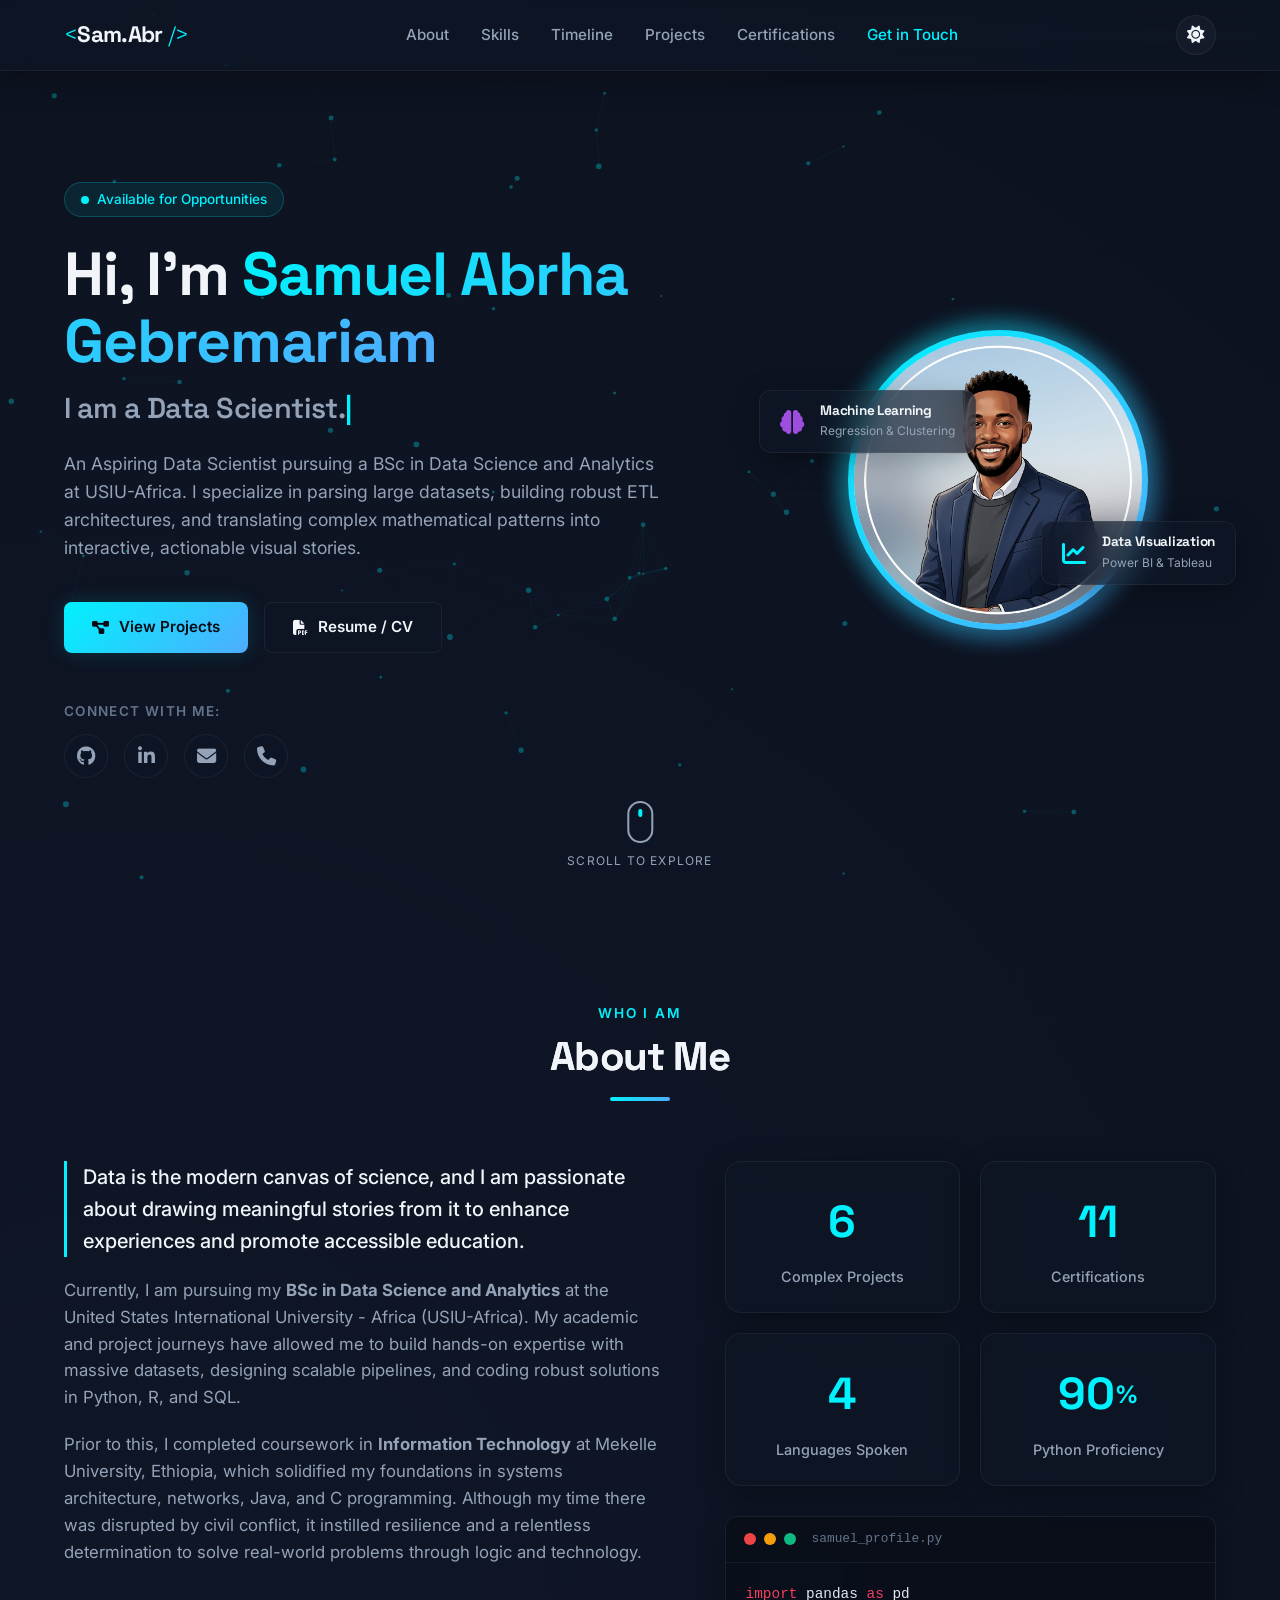
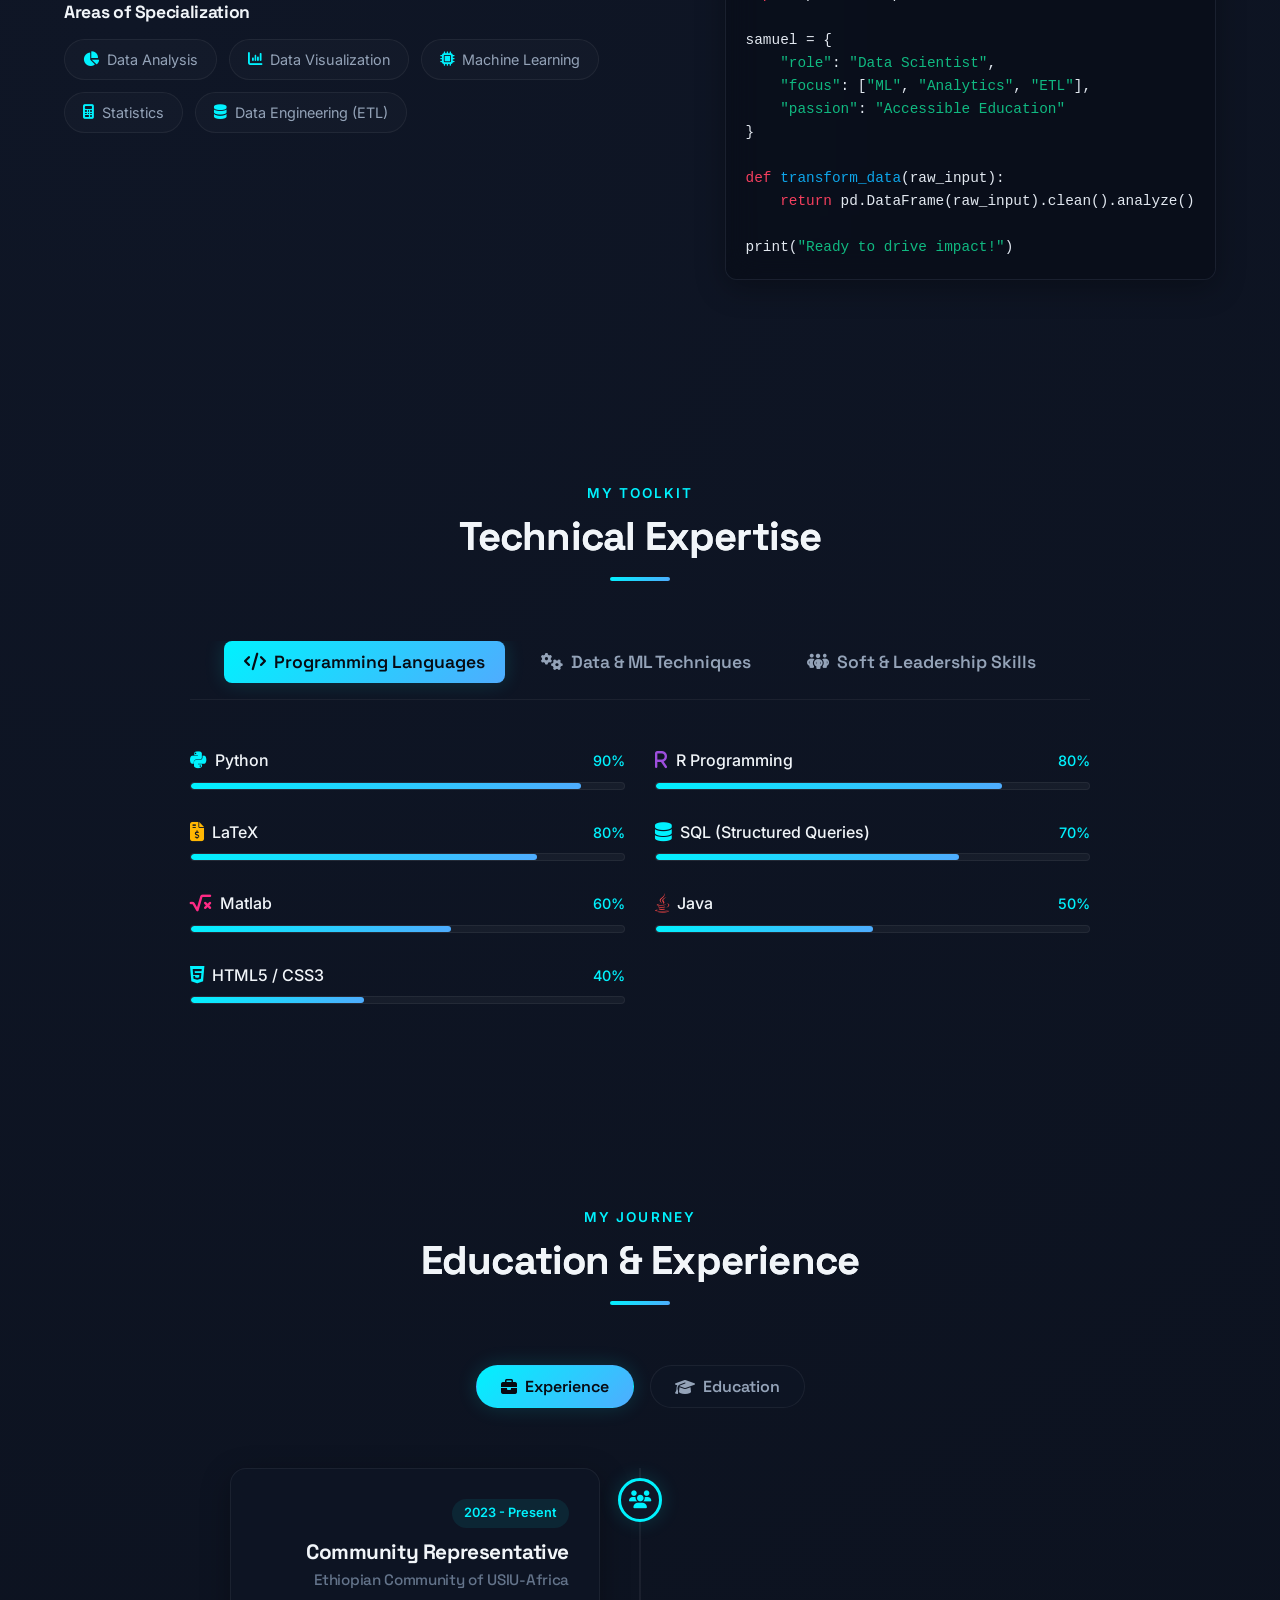
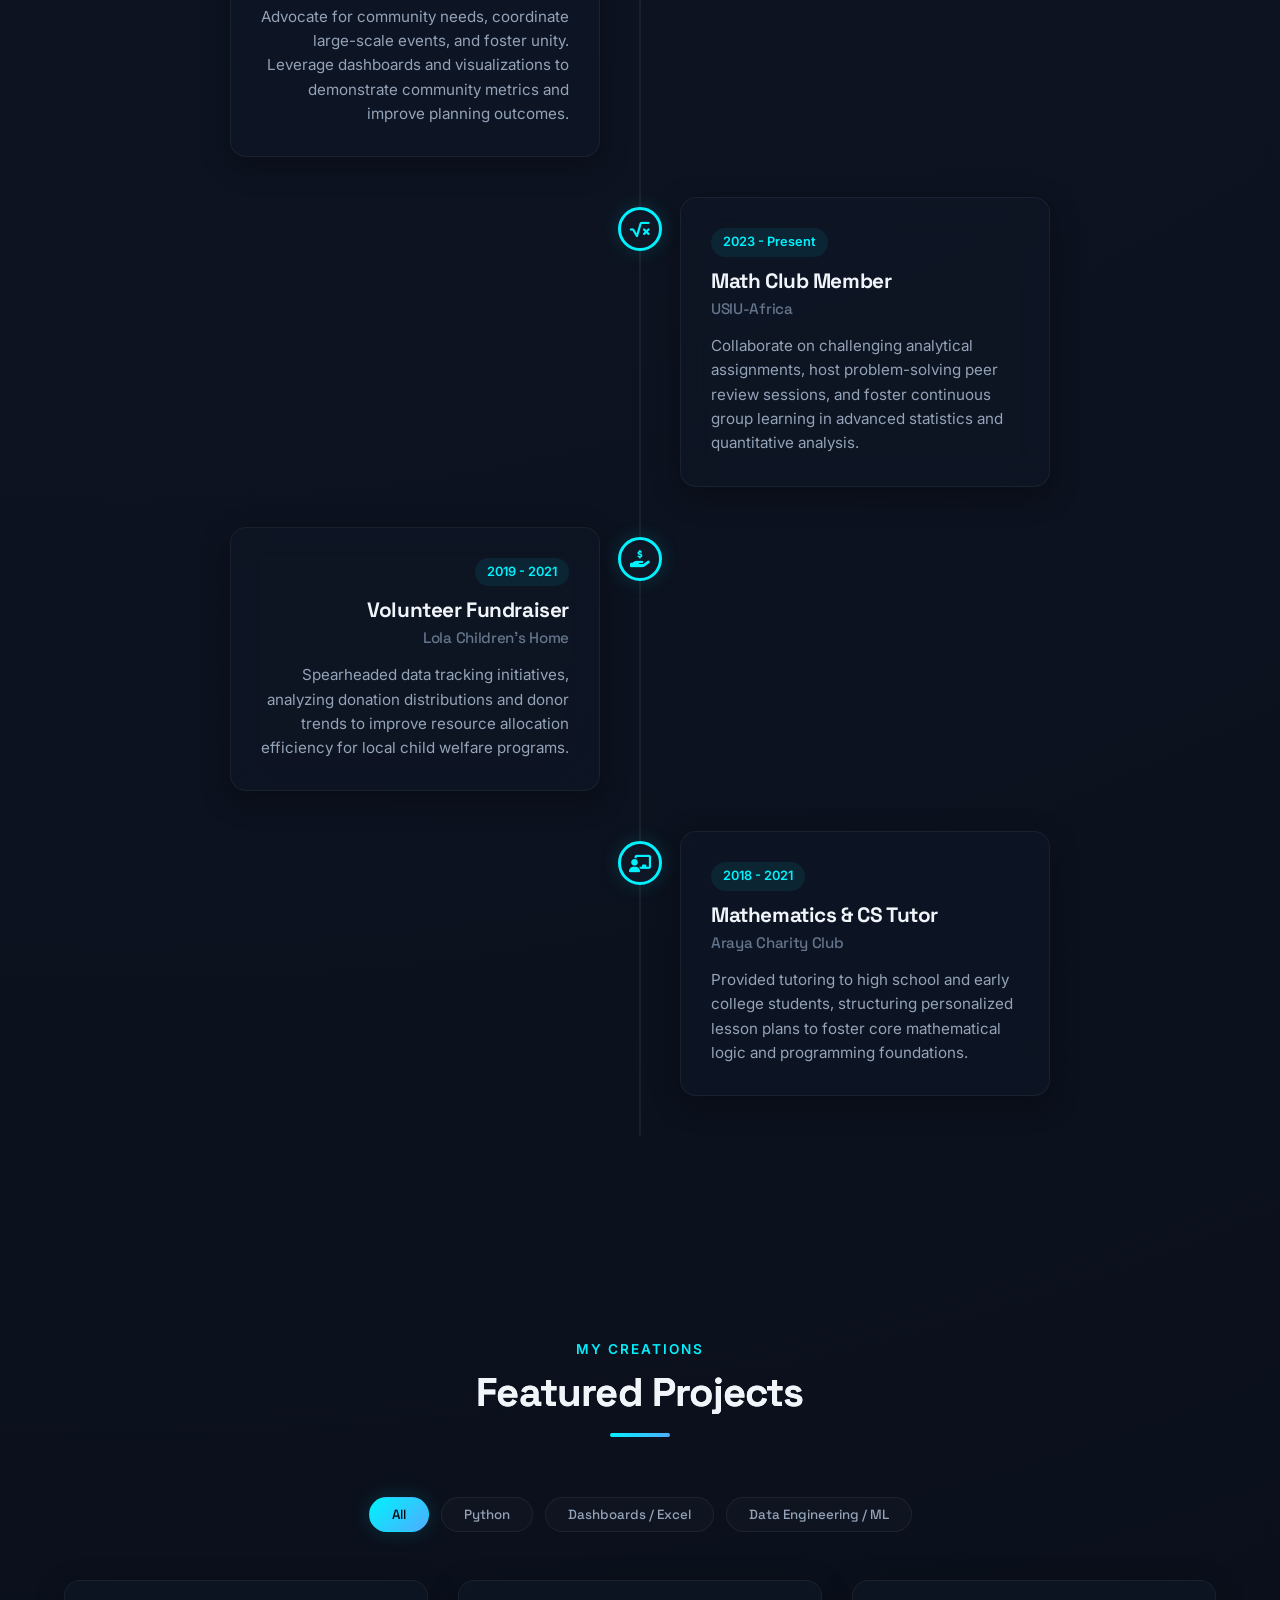
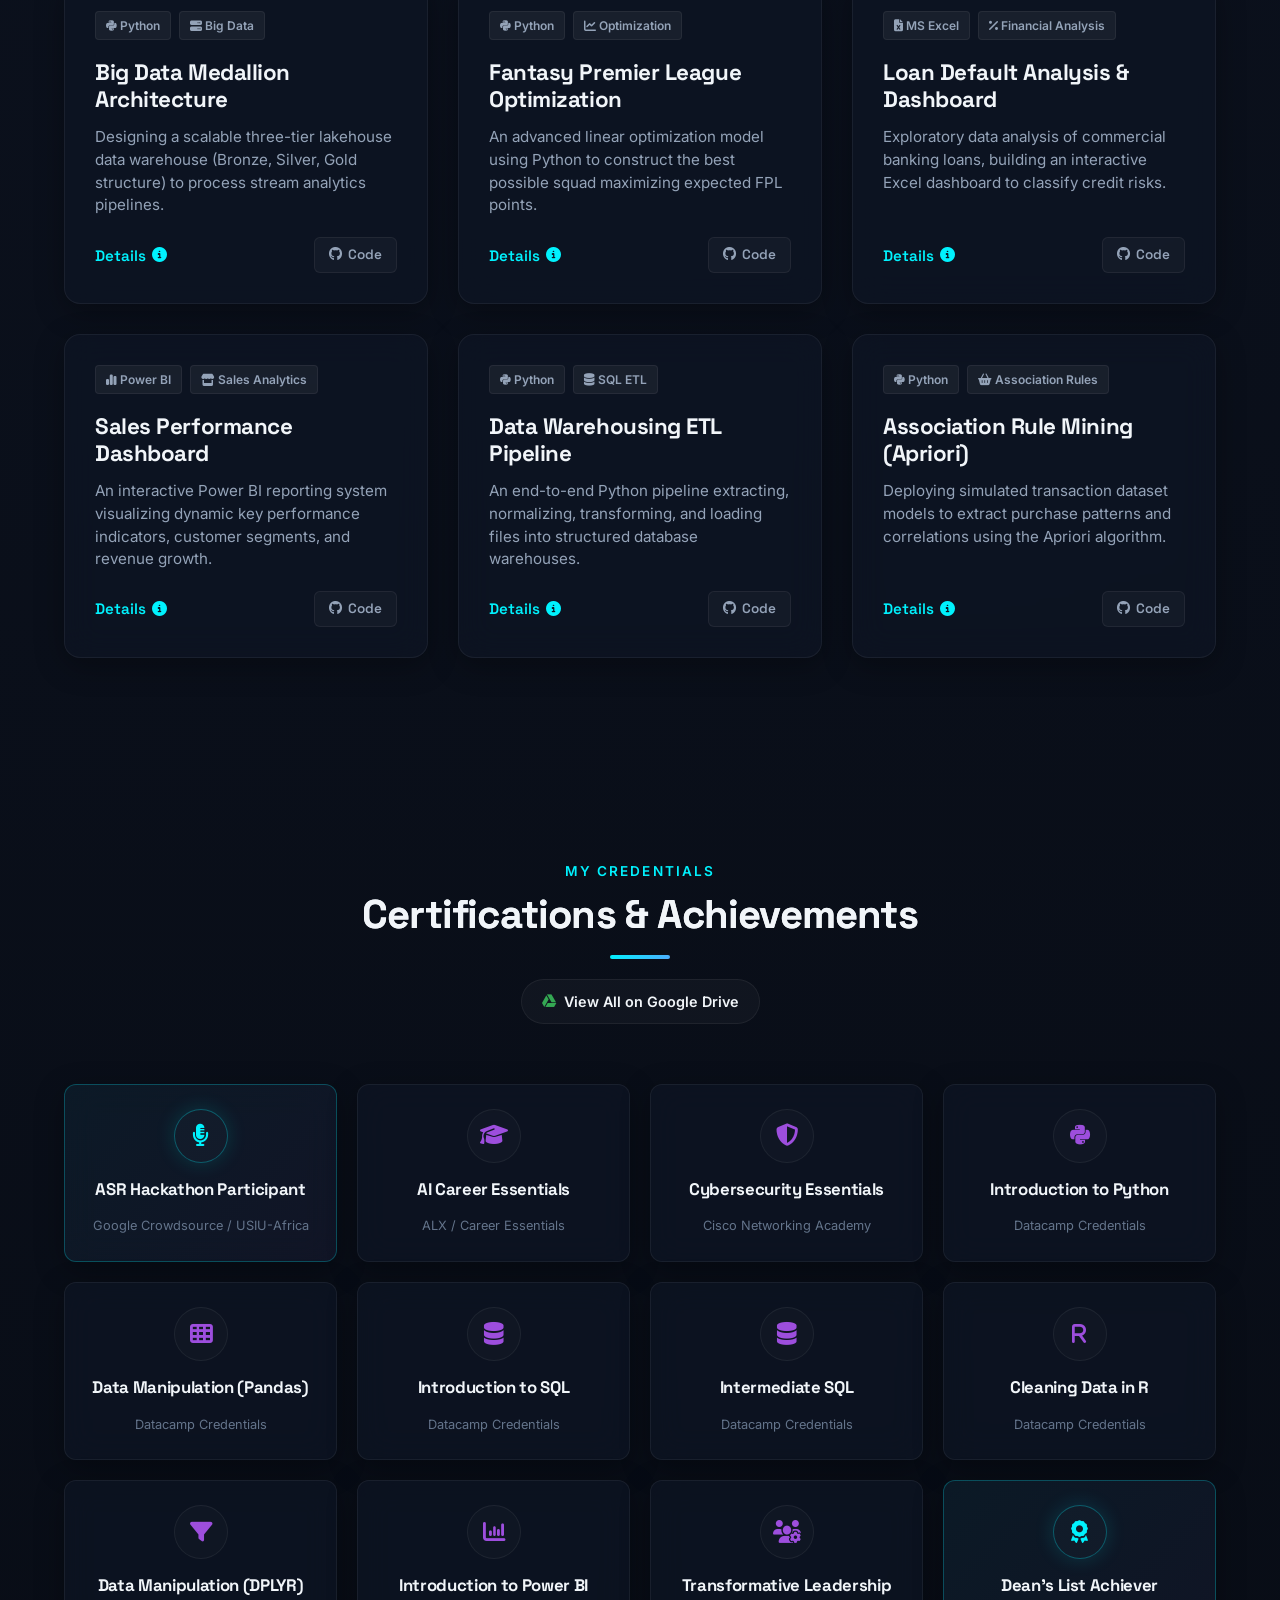
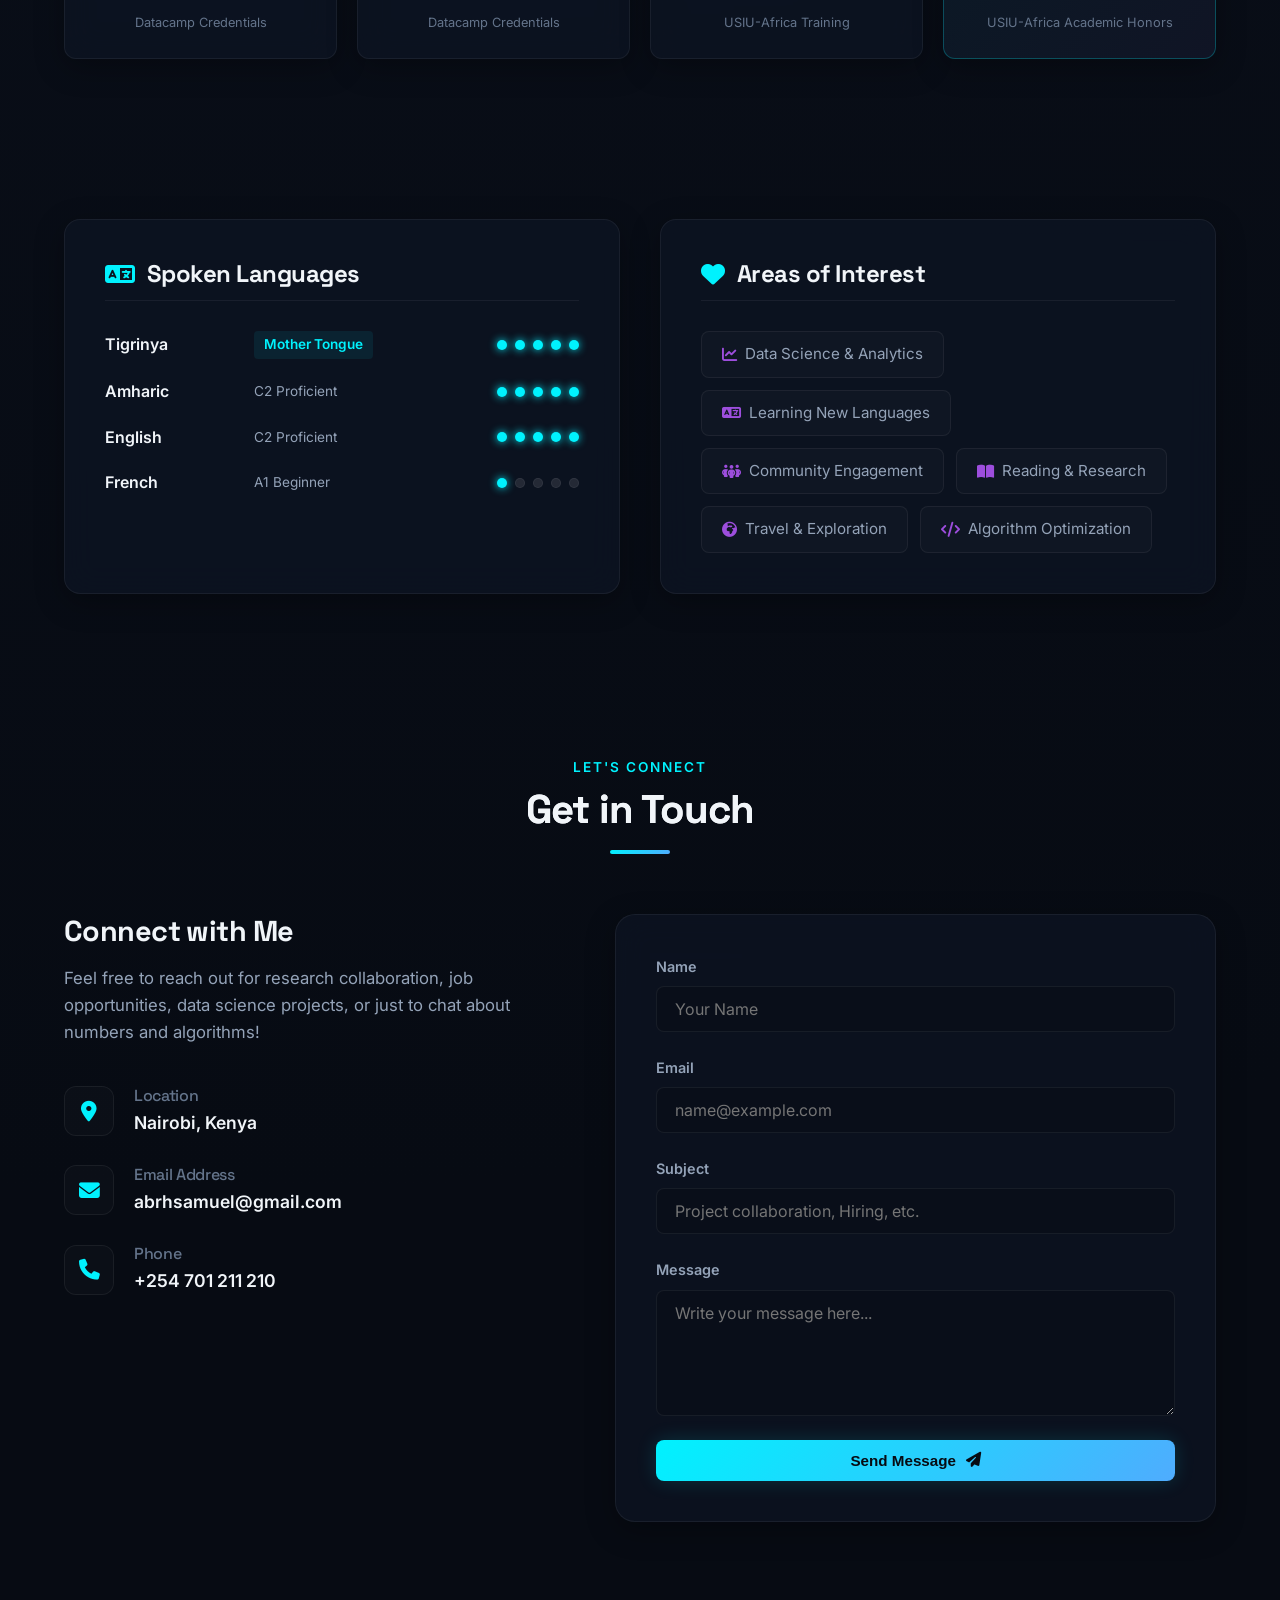
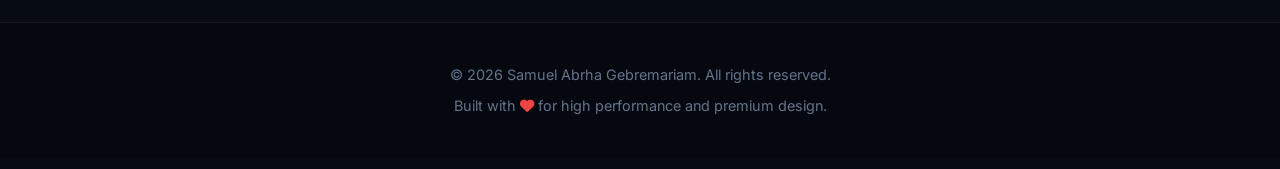
==== commit 6c0b306b: "Update profile picture path and map certificates folder" ====
--- a/index.html
+++ b/index.html
@@ -111,7 +111,7 @@
                 <div class="hero-image-container">
                     <div class="avatar-glow-ring"></div>
                     <div class="avatar-frame">
-                        <img src="avatar.jpg" alt="Samuel Abrha Gebremariam Profile" class="avatar-img">
+                        <img src="assets/avatar.png" alt="Samuel Abrha Gebremariam Profile" class="avatar-img">
                     </div>
                     <!-- Data Floating Cards -->
                     <div class="floating-card stat-card-ml glass">
@@ -608,27 +608,27 @@
                         <h4>AI Career Essentials</h4>
                         <span class="cert-issuer">ALX / Career Essentials</span>
                     </div>
-                    <div class="cert-card glass clickable-cert" data-cert="cyber_essentials">
+                    <div class="cert-card glass clickable-cert" data-cert="cyber_essentials" data-cert-file="certificates/cybersecurity_essentials.pdf">
                         <div class="cert-icon"><i class="fa-solid fa-shield-halved"></i></div>
                         <h4>Cybersecurity Essentials</h4>
                         <span class="cert-issuer">Cisco Networking Academy</span>
                     </div>
-                    <div class="cert-card glass clickable-cert" data-cert="intro_python">
+                    <div class="cert-card glass clickable-cert" data-cert="intro_python" data-cert-file="certificates/introduction_to_python.pdf">
                         <div class="cert-icon"><i class="fa-brands fa-python"></i></div>
                         <h4>Introduction to Python</h4>
                         <span class="cert-issuer">Datacamp Credentials</span>
                     </div>
-                    <div class="cert-card glass clickable-cert" data-cert="pandas">
+                    <div class="cert-card glass clickable-cert" data-cert="pandas" data-cert-file="certificates/data_manipulation_pandas.pdf">
                         <div class="cert-icon"><i class="fa-solid fa-table-cells"></i></div>
                         <h4>Data Manipulation (Pandas)</h4>
                         <span class="cert-issuer">Datacamp Credentials</span>
                     </div>
-                    <div class="cert-card glass clickable-cert" data-cert="intro_sql">
+                    <div class="cert-card glass clickable-cert" data-cert="intro_sql" data-cert-file="certificates/introduction_to_sql.pdf">
                         <div class="cert-icon"><i class="fa-solid fa-database"></i></div>
                         <h4>Introduction to SQL</h4>
                         <span class="cert-issuer">Datacamp Credentials</span>
                     </div>
-                    <div class="cert-card glass clickable-cert" data-cert="inter_sql">
+                    <div class="cert-card glass clickable-cert" data-cert="inter_sql" data-cert-file="certificates/intermediate_sql.pdf">
                         <div class="cert-icon"><i class="fa-solid fa-database"></i></div>
                         <h4>Intermediate SQL</h4>
                         <span class="cert-issuer">Datacamp Credentials</span>
@@ -643,17 +643,17 @@
                         <h4>Data Manipulation (DPLYR)</h4>
                         <span class="cert-issuer">Datacamp Credentials</span>
                     </div>
-                    <div class="cert-card glass clickable-cert" data-cert="powerbi">
+                    <div class="cert-card glass clickable-cert" data-cert="powerbi" data-cert-file="certificates/introduction_to_powerbi.pdf">
                         <div class="cert-icon"><i class="fa-solid fa-chart-column"></i></div>
                         <h4>Introduction to Power BI</h4>
                         <span class="cert-issuer">Datacamp Credentials</span>
                     </div>
-                    <div class="cert-card glass clickable-cert" data-cert="leadership">
+                    <div class="cert-card glass clickable-cert" data-cert="leadership" data-cert-file="certificates/transformative_leadership.pdf">
                         <div class="cert-icon"><i class="fa-solid fa-users-gear"></i></div>
                         <h4>Transformative Leadership</h4>
                         <span class="cert-issuer">USIU-Africa Training</span>
                     </div>
-                    <div class="cert-card glass highlight-cert clickable-cert" data-cert="deans_list">
+                    <div class="cert-card glass highlight-cert clickable-cert" data-cert="deans_list" data-cert-file="certificates/deans_list_achiever.pdf">
                         <div class="cert-icon"><i class="fa-solid fa-award"></i></div>
                         <h4>Dean's List Achiever</h4>
                         <span class="cert-issuer">USIU-Africa Academic Honors</span>
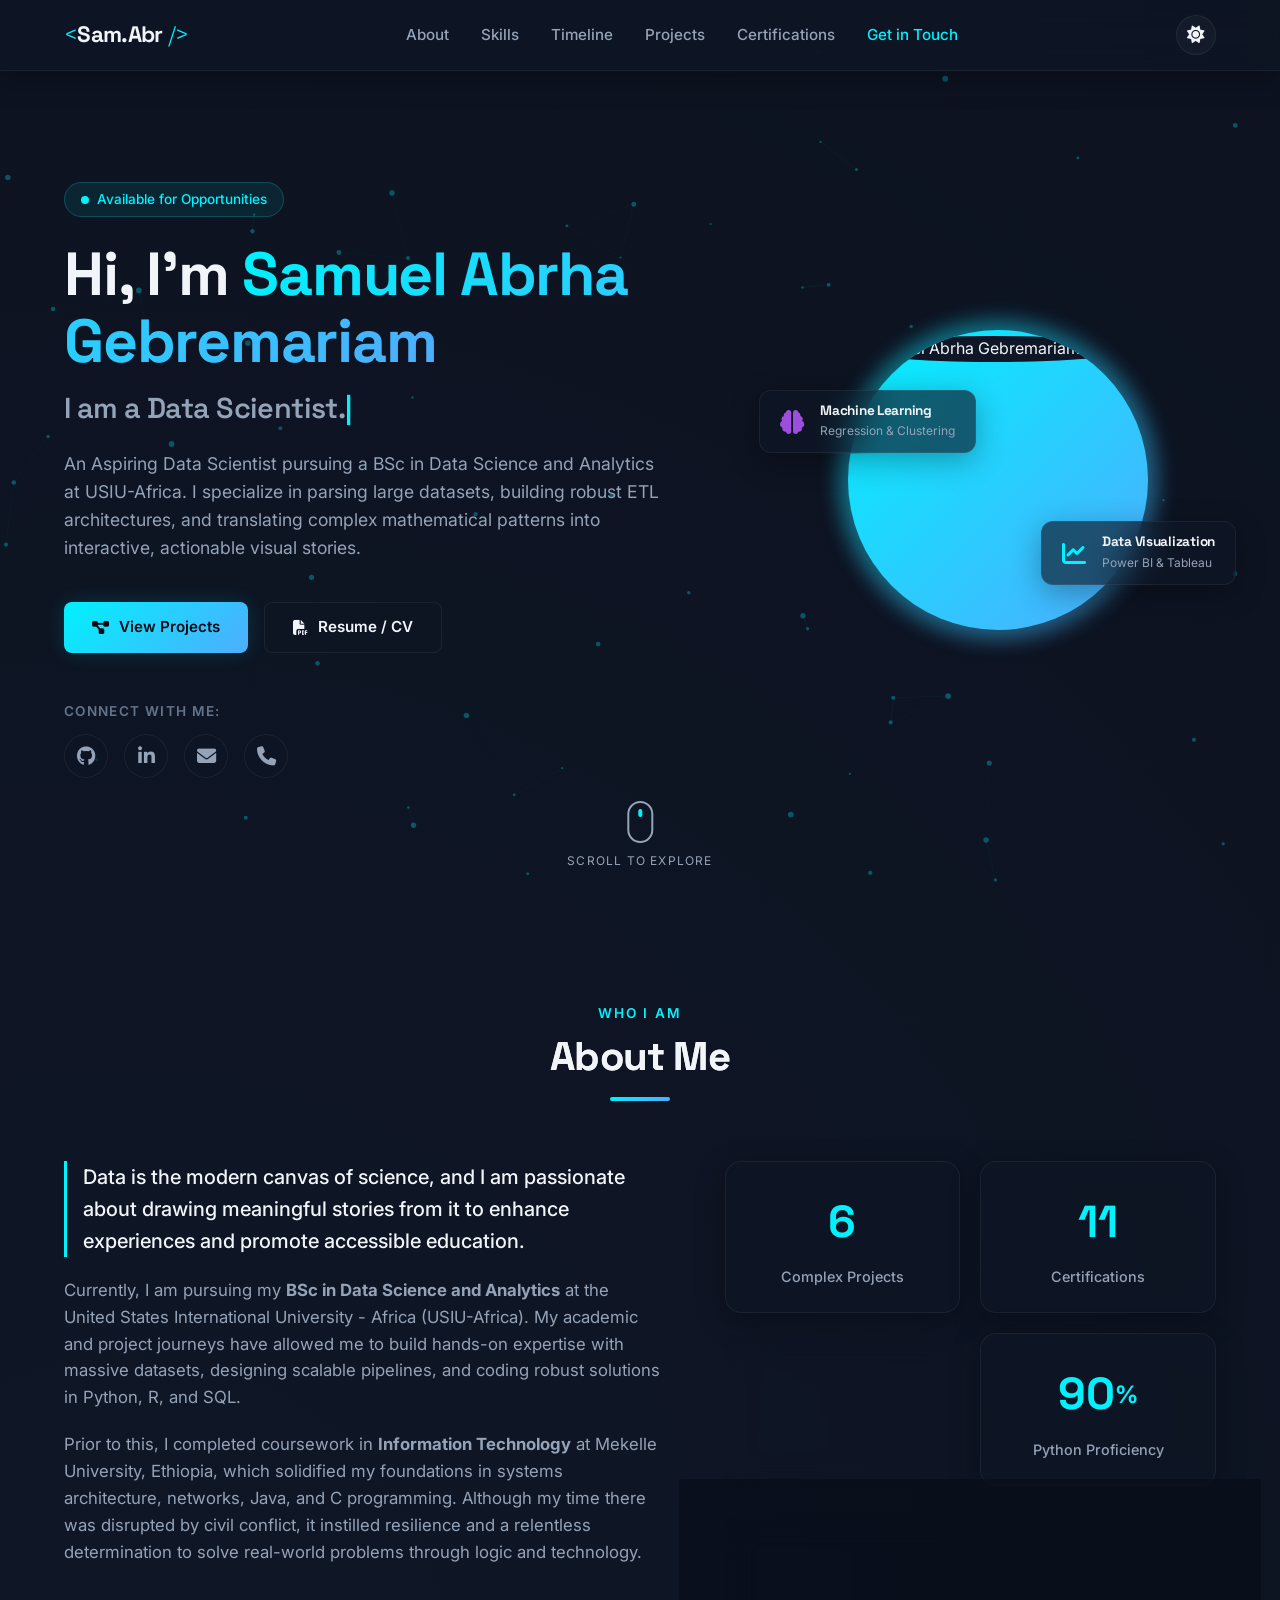
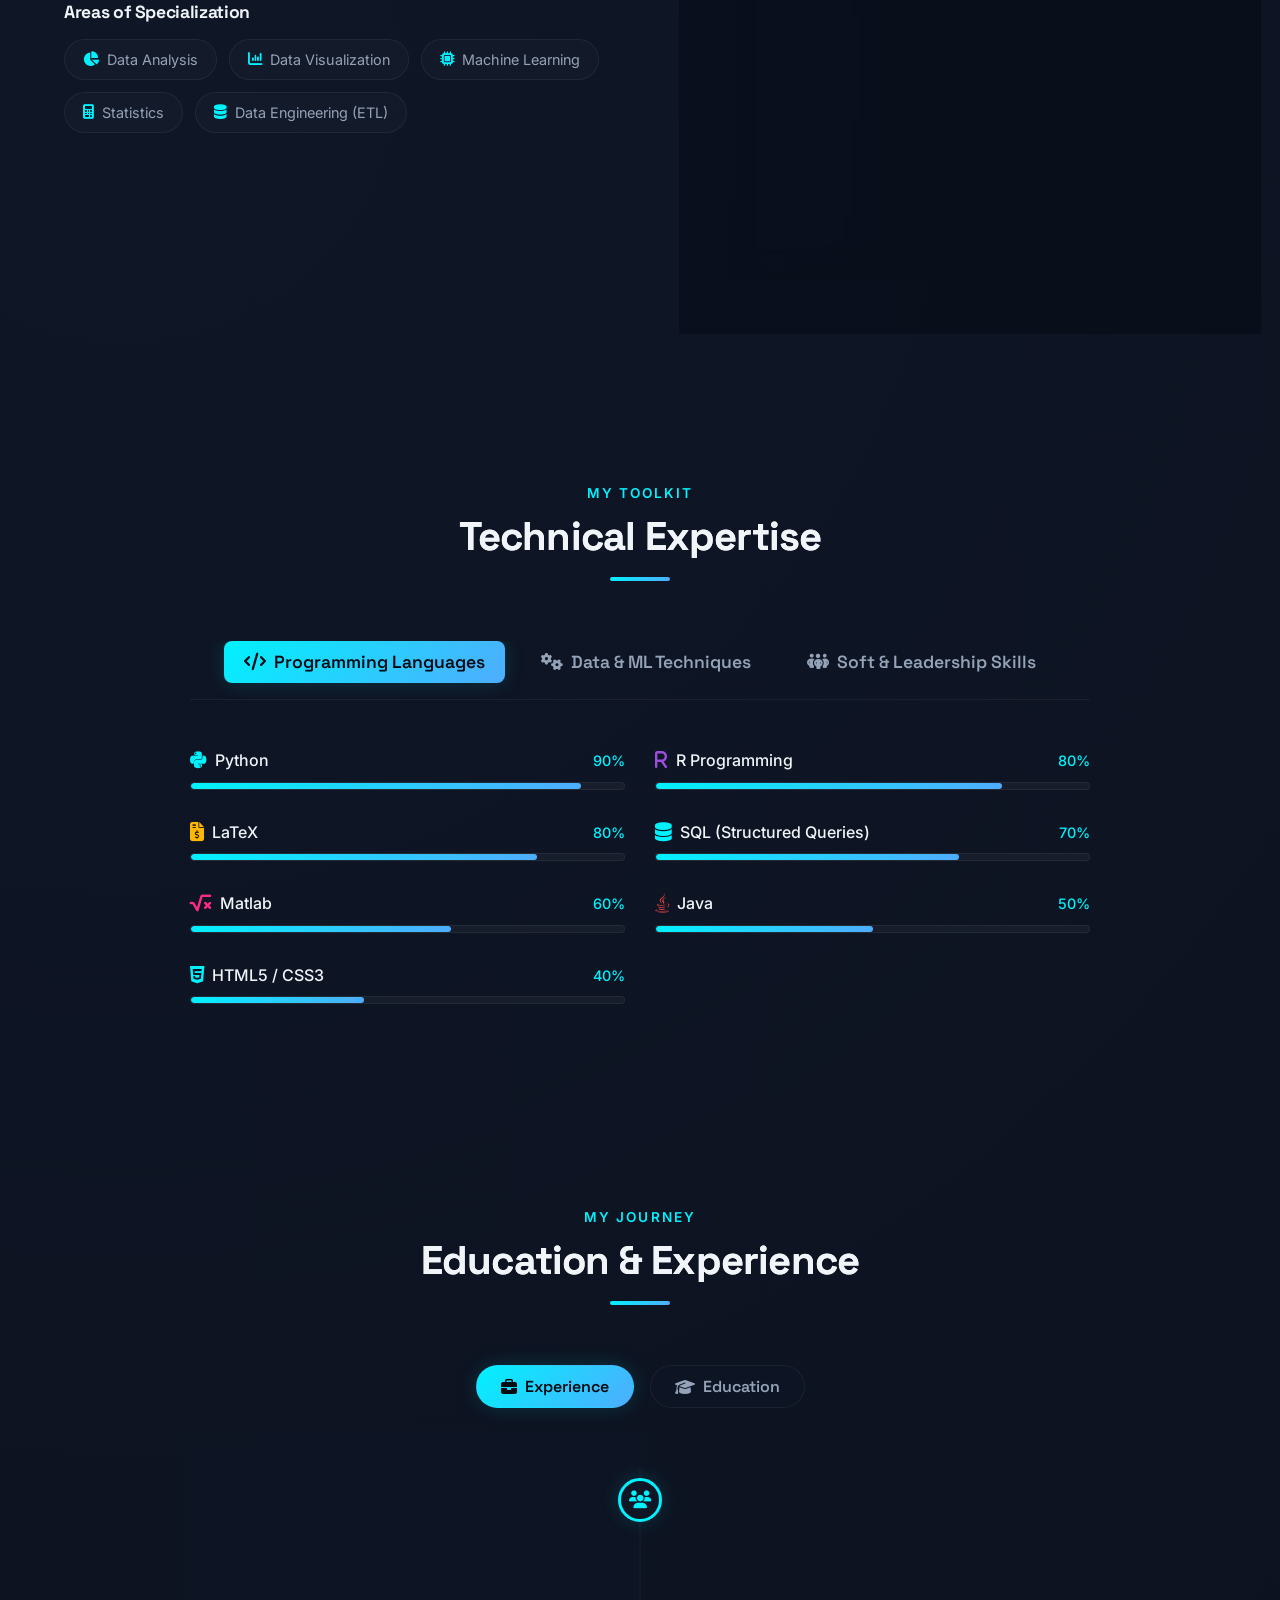
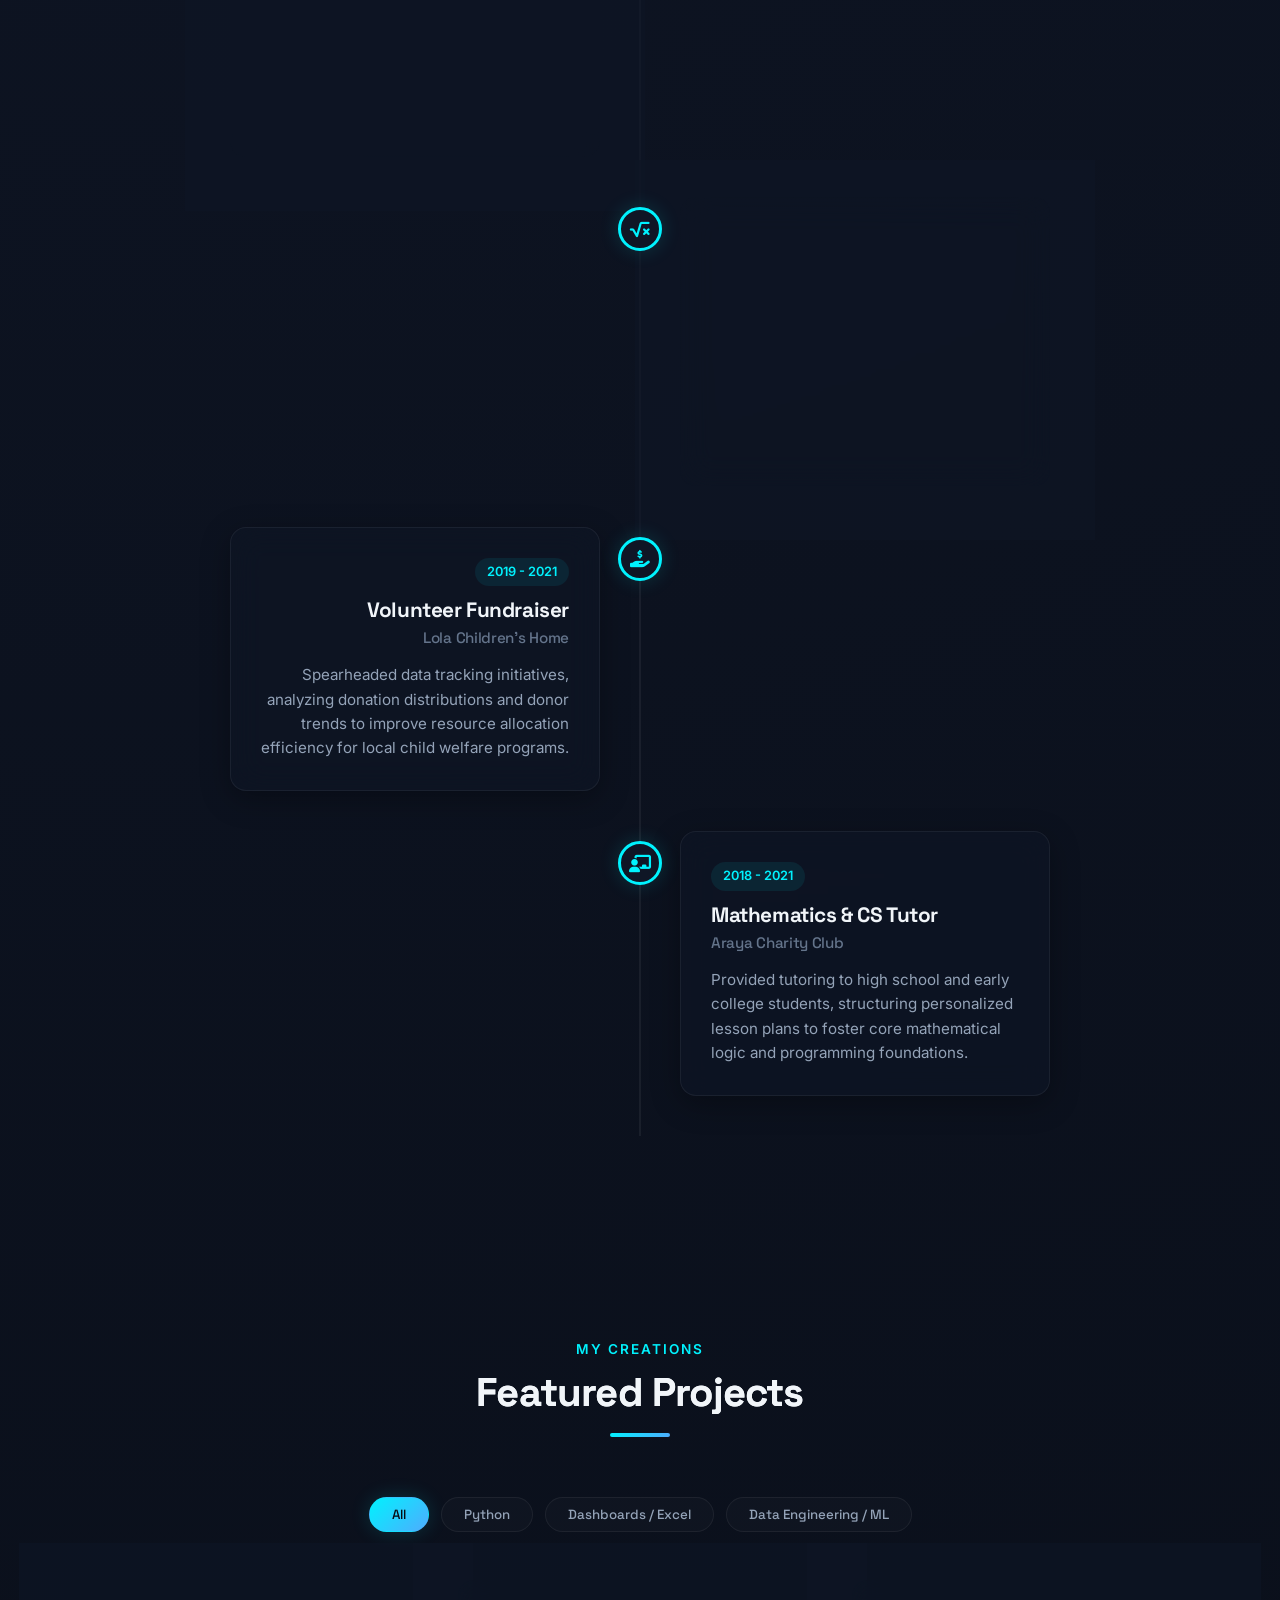
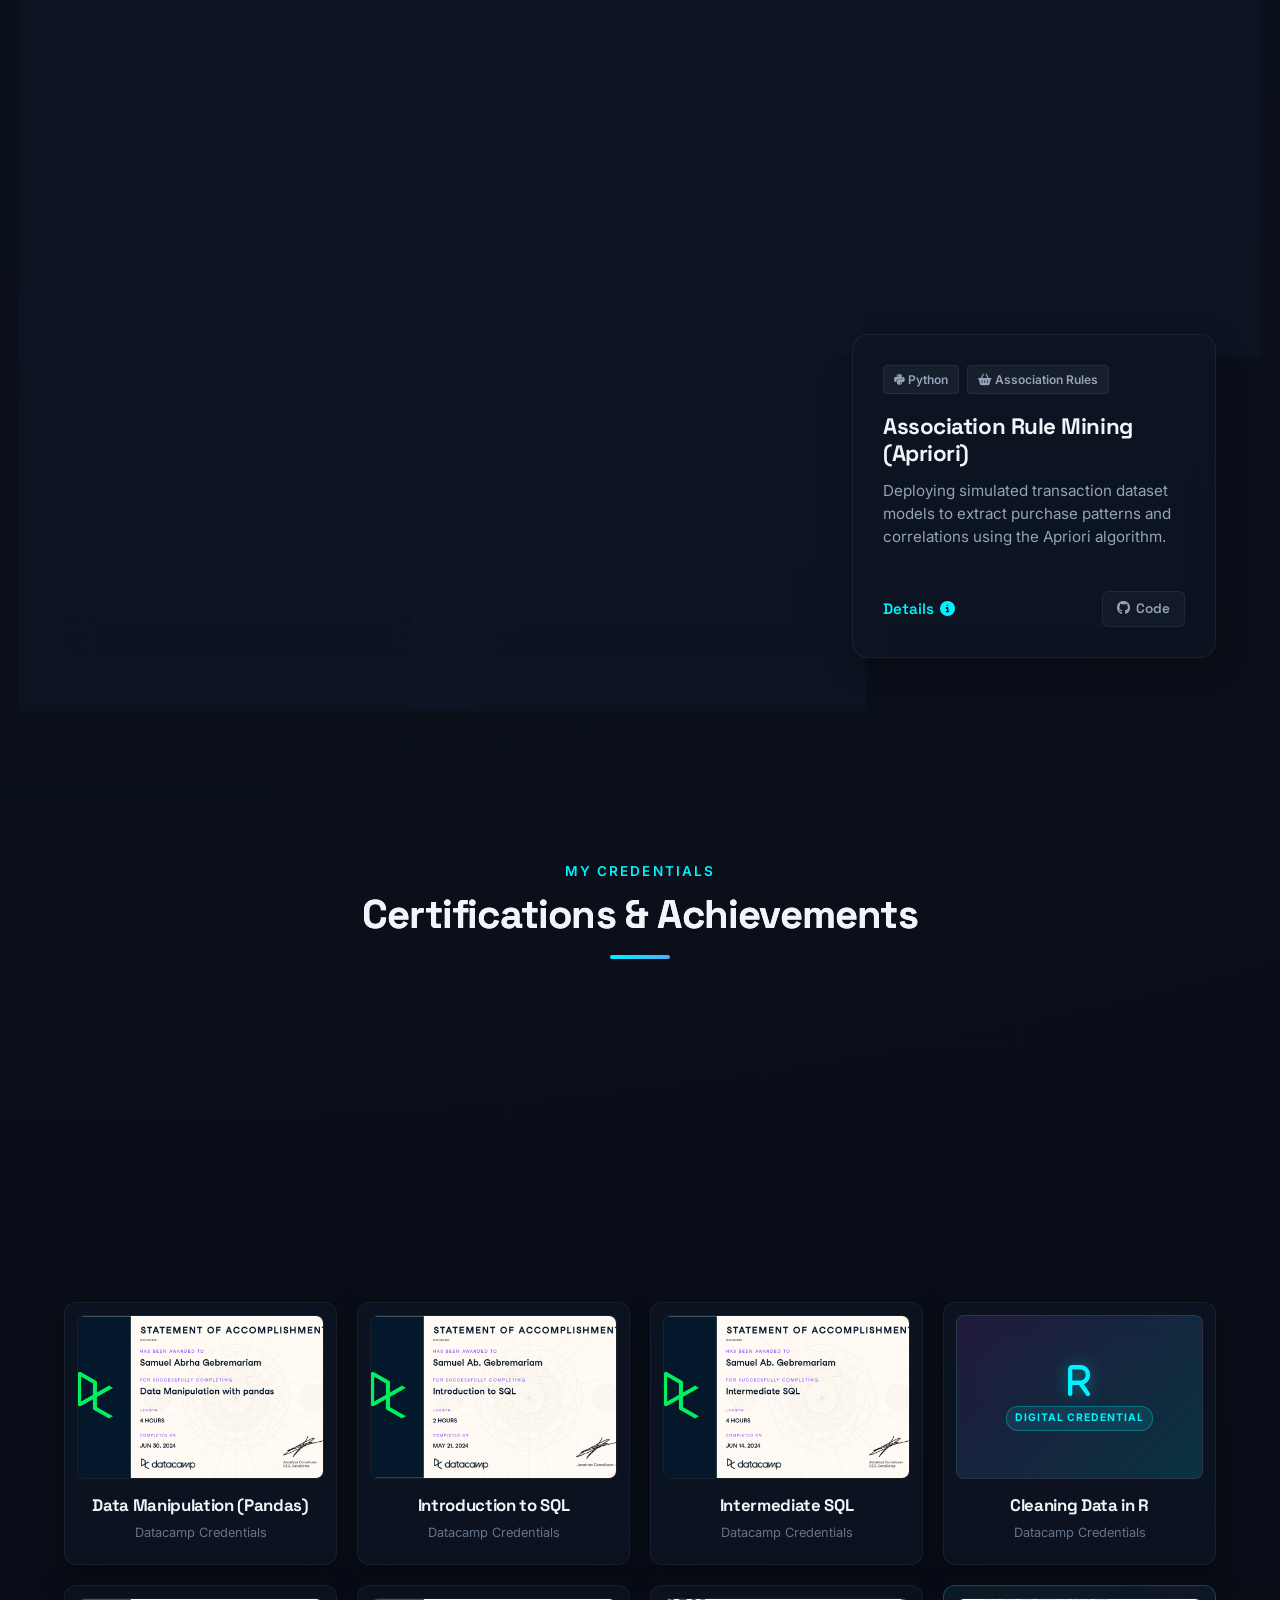
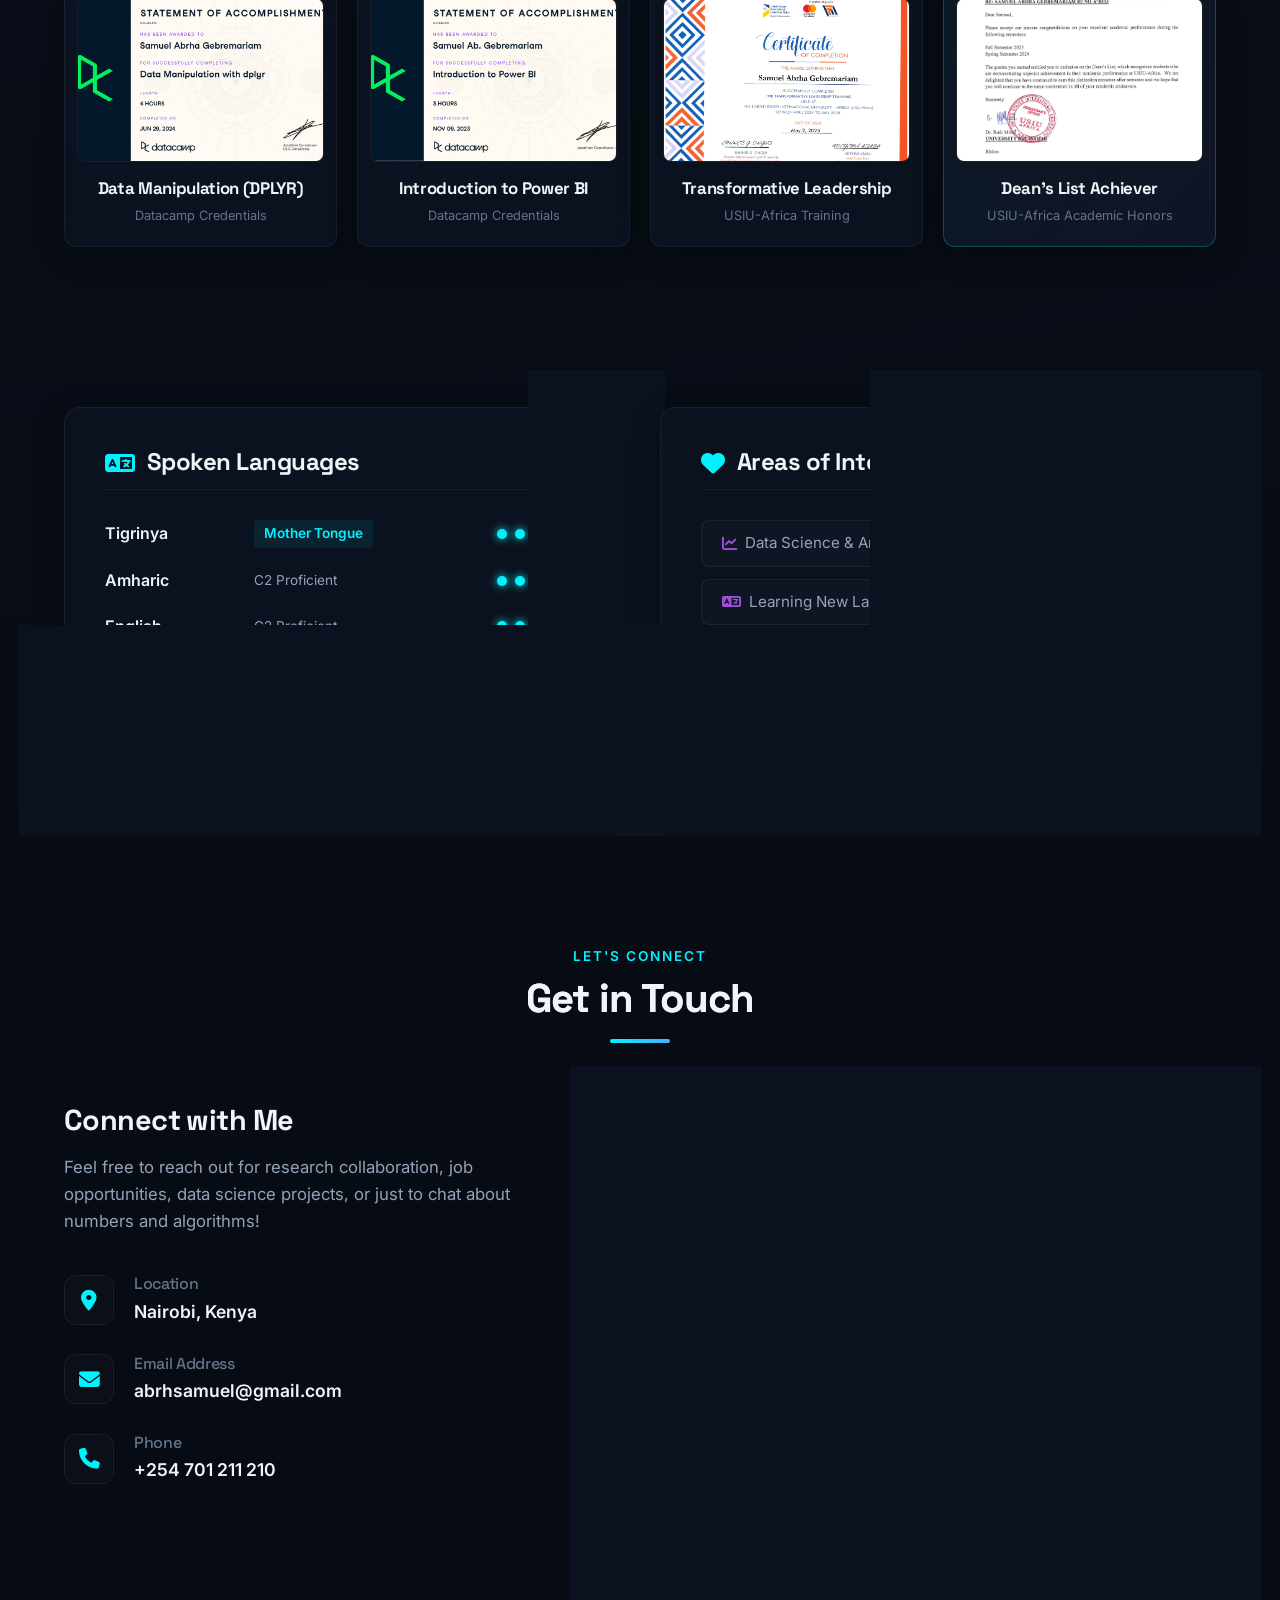
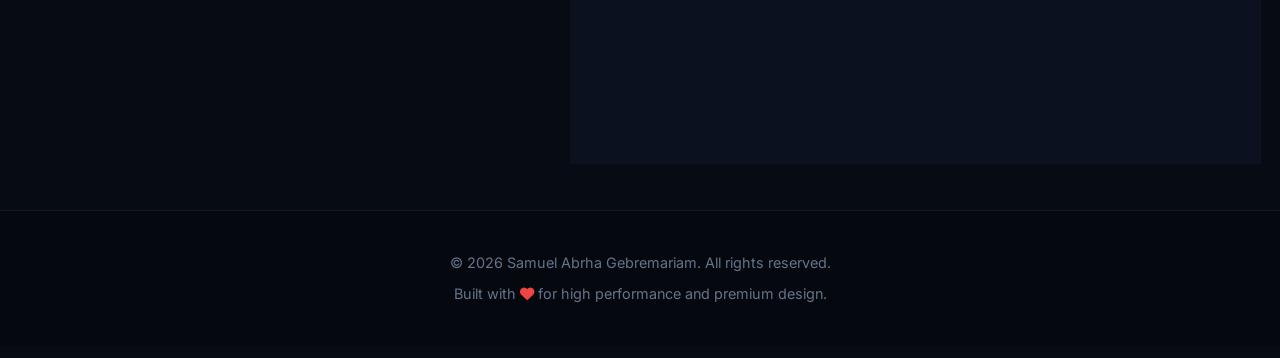
==== commit 827e4a3e: "Update profile picture, organize certificates with inline webpage previews, and remove Google Drive " ====
--- a/index.html
+++ b/index.html
@@ -111,7 +111,7 @@
                 <div class="hero-image-container">
                     <div class="avatar-glow-ring"></div>
                     <div class="avatar-frame">
-                        <img src="assets/avatar.png" alt="Samuel Abrha Gebremariam Profile" class="avatar-img">
+                        <img src="assets/PPIC.jpg" alt="Samuel Abrha Gebremariam Profile" class="avatar-img">
                     </div>
                     <!-- Data Floating Cards -->
                     <div class="floating-card stat-card-ml glass">
@@ -590,73 +590,118 @@
                     <span class="section-tagline">My Credentials</span>
                     <h2 class="section-title">Certifications & Achievements</h2>
                     <div class="underline"></div>
-                    <div class="certs-header-cta" style="margin-top: 20px; display: flex; justify-content: center;">
-                        <a href="https://drive.google.com/drive/folders/samuel-credentials-placeholder" target="_blank" class="btn btn-secondary" id="google-drive-certs-link" style="display: inline-flex; align-items: center; gap: 8px; font-size: 0.9rem; padding: 10px 20px; border-radius: 30px; background: rgba(255,255,255,0.03); border: 1px solid var(--border-glass);">
-                            <i class="fa-brands fa-google-drive" style="color: #34a853;"></i> View All on Google Drive
-                        </a>
-                    </div>
-                </div>
-
-                <div class="certs-grid">
-                    <div class="cert-card glass highlight-cert clickable-cert" data-cert="asr" data-cert-file="certificates/asr_hackathon.pdf">
-                        <div class="cert-icon"><i class="fa-solid fa-microphone-lines"></i></div>
-                        <h4>ASR Hackathon Participant</h4>
-                        <span class="cert-issuer">Google Crowdsource / USIU-Africa</span>
-                    </div>
-                    <div class="cert-card glass clickable-cert" data-cert="ai_career" data-cert-file="certificates/ai_career_essentials.png">
-                        <div class="cert-icon"><i class="fa-solid fa-graduation-cap"></i></div>
-                        <h4>AI Career Essentials</h4>
-                        <span class="cert-issuer">ALX / Career Essentials</span>
-                    </div>
-                    <div class="cert-card glass clickable-cert" data-cert="cyber_essentials" data-cert-file="certificates/cybersecurity_essentials.pdf">
-                        <div class="cert-icon"><i class="fa-solid fa-shield-halved"></i></div>
-                        <h4>Cybersecurity Essentials</h4>
-                        <span class="cert-issuer">Cisco Networking Academy</span>
-                    </div>
-                    <div class="cert-card glass clickable-cert" data-cert="intro_python" data-cert-file="certificates/introduction_to_python.pdf">
-                        <div class="cert-icon"><i class="fa-brands fa-python"></i></div>
-                        <h4>Introduction to Python</h4>
-                        <span class="cert-issuer">Datacamp Credentials</span>
-                    </div>
-                    <div class="cert-card glass clickable-cert" data-cert="pandas" data-cert-file="certificates/data_manipulation_pandas.pdf">
-                        <div class="cert-icon"><i class="fa-solid fa-table-cells"></i></div>
-                        <h4>Data Manipulation (Pandas)</h4>
-                        <span class="cert-issuer">Datacamp Credentials</span>
-                    </div>
-                    <div class="cert-card glass clickable-cert" data-cert="intro_sql" data-cert-file="certificates/introduction_to_sql.pdf">
-                        <div class="cert-icon"><i class="fa-solid fa-database"></i></div>
-                        <h4>Introduction to SQL</h4>
-                        <span class="cert-issuer">Datacamp Credentials</span>
-                    </div>
-                    <div class="cert-card glass clickable-cert" data-cert="inter_sql" data-cert-file="certificates/intermediate_sql.pdf">
-                        <div class="cert-icon"><i class="fa-solid fa-database"></i></div>
-                        <h4>Intermediate SQL</h4>
-                        <span class="cert-issuer">Datacamp Credentials</span>
-                    </div>
-                    <div class="cert-card glass clickable-cert" data-cert="cleaning_r" data-cert-file="certificates/cleaning_data_r.pdf">
-                        <div class="cert-icon"><i class="fa-solid fa-r"></i></div>
-                        <h4>Cleaning Data in R</h4>
-                        <span class="cert-issuer">Datacamp Credentials</span>
-                    </div>
-                    <div class="cert-card glass clickable-cert" data-cert="dplyr" data-cert-file="certificates/data_manipulation_dplyr.pdf">
-                        <div class="cert-icon"><i class="fa-solid fa-filter"></i></div>
-                        <h4>Data Manipulation (DPLYR)</h4>
-                        <span class="cert-issuer">Datacamp Credentials</span>
-                    </div>
-                    <div class="cert-card glass clickable-cert" data-cert="powerbi" data-cert-file="certificates/introduction_to_powerbi.pdf">
-                        <div class="cert-icon"><i class="fa-solid fa-chart-column"></i></div>
-                        <h4>Introduction to Power BI</h4>
-                        <span class="cert-issuer">Datacamp Credentials</span>
-                    </div>
-                    <div class="cert-card glass clickable-cert" data-cert="leadership" data-cert-file="certificates/transformative_leadership.pdf">
-                        <div class="cert-icon"><i class="fa-solid fa-users-gear"></i></div>
-                        <h4>Transformative Leadership</h4>
-                        <span class="cert-issuer">USIU-Africa Training</span>
-                    </div>
-                    <div class="cert-card glass highlight-cert clickable-cert" data-cert="deans_list" data-cert-file="certificates/deans_list_achiever.pdf">
-                        <div class="cert-icon"><i class="fa-solid fa-award"></i></div>
-                        <h4>Dean's List Achiever</h4>
-                        <span class="cert-issuer">USIU-Africa Academic Honors</span>
+                </div>
+ 
+                 <div class="certs-grid">
+                    <div class="cert-card glass highlight-cert clickable-cert" data-cert="asr" data-cert-file="certificates/asr_hackathon.jpg">
+                        <div class="cert-img-wrapper">
+                            <img src="certificates/asr_hackathon.jpg" alt="ASR Hackathon Participant" class="cert-preview-img">
+                        </div>
+                        <div class="cert-card-info">
+                            <h4>ASR Hackathon Participant</h4>
+                            <span class="cert-issuer">Google Crowdsource / USIU-Africa</span>
+                        </div>
+                    </div>
+                    <div class="cert-card glass clickable-cert" data-cert="ai_career">
+                        <div class="cert-img-wrapper fallback-wrapper">
+                            <i class="fa-solid fa-graduation-cap cert-fallback-icon"></i>
+                            <span class="cert-fallback-badge">Digital Credential</span>
+                        </div>
+                        <div class="cert-card-info">
+                            <h4>AI Career Essentials</h4>
+                            <span class="cert-issuer">ALX / Career Essentials</span>
+                        </div>
+                    </div>
+                    <div class="cert-card glass clickable-cert" data-cert="cyber_essentials" data-cert-file="certificates/cybersecurity_essentials.png">
+                        <div class="cert-img-wrapper">
+                            <img src="certificates/cybersecurity_essentials.png" alt="Cybersecurity Essentials" class="cert-preview-img">
+                        </div>
+                        <div class="cert-card-info">
+                            <h4>Cybersecurity Essentials</h4>
+                            <span class="cert-issuer">Cisco Networking Academy</span>
+                        </div>
+                    </div>
+                    <div class="cert-card glass clickable-cert" data-cert="intro_python" data-cert-file="certificates/introduction_to_python.png">
+                        <div class="cert-img-wrapper">
+                            <img src="certificates/introduction_to_python.png" alt="Introduction to Python" class="cert-preview-img">
+                        </div>
+                        <div class="cert-card-info">
+                            <h4>Introduction to Python</h4>
+                            <span class="cert-issuer">Datacamp Credentials</span>
+                        </div>
+                    </div>
+                    <div class="cert-card glass clickable-cert" data-cert="pandas" data-cert-file="certificates/data_manipulation_pandas.png">
+                        <div class="cert-img-wrapper">
+                            <img src="certificates/data_manipulation_pandas.png" alt="Data Manipulation (Pandas)" class="cert-preview-img">
+                        </div>
+                        <div class="cert-card-info">
+                            <h4>Data Manipulation (Pandas)</h4>
+                            <span class="cert-issuer">Datacamp Credentials</span>
+                        </div>
+                    </div>
+                    <div class="cert-card glass clickable-cert" data-cert="intro_sql" data-cert-file="certificates/introduction_to_sql.png">
+                        <div class="cert-img-wrapper">
+                            <img src="certificates/introduction_to_sql.png" alt="Introduction to SQL" class="cert-preview-img">
+                        </div>
+                        <div class="cert-card-info">
+                            <h4>Introduction to SQL</h4>
+                            <span class="cert-issuer">Datacamp Credentials</span>
+                        </div>
+                    </div>
+                    <div class="cert-card glass clickable-cert" data-cert="inter_sql" data-cert-file="certificates/intermediate_sql.png">
+                        <div class="cert-img-wrapper">
+                            <img src="certificates/intermediate_sql.png" alt="Intermediate SQL" class="cert-preview-img">
+                        </div>
+                        <div class="cert-card-info">
+                            <h4>Intermediate SQL</h4>
+                            <span class="cert-issuer">Datacamp Credentials</span>
+                        </div>
+                    </div>
+                    <div class="cert-card glass clickable-cert" data-cert="cleaning_r">
+                        <div class="cert-img-wrapper fallback-wrapper">
+                            <i class="fa-solid fa-r cert-fallback-icon"></i>
+                            <span class="cert-fallback-badge">Digital Credential</span>
+                        </div>
+                        <div class="cert-card-info">
+                            <h4>Cleaning Data in R</h4>
+                            <span class="cert-issuer">Datacamp Credentials</span>
+                        </div>
+                    </div>
+                    <div class="cert-card glass clickable-cert" data-cert="dplyr" data-cert-file="certificates/data_manipulation_dplyr.png">
+                        <div class="cert-img-wrapper">
+                            <img src="certificates/data_manipulation_dplyr.png" alt="Data Manipulation (DPLYR)" class="cert-preview-img">
+                        </div>
+                        <div class="cert-card-info">
+                            <h4>Data Manipulation (DPLYR)</h4>
+                            <span class="cert-issuer">Datacamp Credentials</span>
+                        </div>
+                    </div>
+                    <div class="cert-card glass clickable-cert" data-cert="powerbi" data-cert-file="certificates/introduction_to_powerbi.png">
+                        <div class="cert-img-wrapper">
+                            <img src="certificates/introduction_to_powerbi.png" alt="Introduction to Power BI" class="cert-preview-img">
+                        </div>
+                        <div class="cert-card-info">
+                            <h4>Introduction to Power BI</h4>
+                            <span class="cert-issuer">Datacamp Credentials</span>
+                        </div>
+                    </div>
+                    <div class="cert-card glass clickable-cert" data-cert="leadership" data-cert-file="certificates/transformative_leadership.jpg">
+                        <div class="cert-img-wrapper">
+                            <img src="certificates/transformative_leadership.jpg" alt="Transformative Leadership" class="cert-preview-img">
+                        </div>
+                        <div class="cert-card-info">
+                            <h4>Transformative Leadership</h4>
+                            <span class="cert-issuer">USIU-Africa Training</span>
+                        </div>
+                    </div>
+                    <div class="cert-card glass highlight-cert clickable-cert" data-cert="deans_list" data-cert-file="certificates/deans_list_achiever.png">
+                        <div class="cert-img-wrapper">
+                            <img src="certificates/deans_list_achiever.png" alt="Dean's List Achiever" class="cert-preview-img">
+                        </div>
+                        <div class="cert-card-info">
+                            <h4>Dean's List Achiever</h4>
+                            <span class="cert-issuer">USIU-Africa Academic Honors</span>
+                        </div>
                     </div>
                 </div>
             </div>
--- a/style.css
+++ b/style.css
@@ -1240,19 +1240,76 @@
 }
 
 .cert-card {
-    padding: 24px;
+    padding: 12px;
     border-radius: 12px;
     display: flex;
     flex-direction: column;
-    align-items: center;
+    align-items: stretch;
     text-align: center;
-    gap: 16px;
+    gap: 12px;
     transition: transform var(--transition-fast), border-color var(--transition-fast);
 }
 
 .cert-card:hover {
     transform: translateY(-4px);
     border-color: rgba(var(--accent-purple-rgb), 0.3);
+}
+
+.cert-img-wrapper {
+    width: 100%;
+    aspect-ratio: 1.5 / 1;
+    border-radius: 8px;
+    overflow: hidden;
+    border: 1px solid rgba(255, 255, 255, 0.08);
+    background: rgba(0, 0, 0, 0.3);
+    display: flex;
+    align-items: center;
+    justify-content: center;
+    position: relative;
+}
+
+.cert-preview-img {
+    width: 100%;
+    height: 100%;
+    object-fit: cover;
+    transition: transform var(--transition-medium);
+}
+
+.cert-card:hover .cert-preview-img {
+    transform: scale(1.05);
+}
+
+.cert-img-wrapper.fallback-wrapper {
+    background: linear-gradient(135deg, rgba(var(--accent-purple-rgb), 0.15) 0%, rgba(var(--accent-cyan-rgb), 0.15) 100%);
+    flex-direction: column;
+    gap: 8px;
+}
+
+.cert-fallback-icon {
+    font-size: 2.2rem;
+    color: var(--accent-cyan);
+    filter: drop-shadow(0 0 8px rgba(0, 242, 254, 0.4));
+}
+
+.cert-fallback-badge {
+    font-size: 0.65rem;
+    font-weight: 700;
+    text-transform: uppercase;
+    letter-spacing: 1px;
+    padding: 3px 8px;
+    border-radius: 12px;
+    background: rgba(0, 242, 254, 0.1);
+    border: 1px solid rgba(0, 242, 254, 0.3);
+    color: var(--accent-cyan);
+}
+
+.cert-card-info {
+    padding: 4px 8px 8px 8px;
+    display: flex;
+    flex-direction: column;
+    gap: 6px;
+    flex-grow: 1;
+    justify-content: center;
 }
 
 .cert-icon {
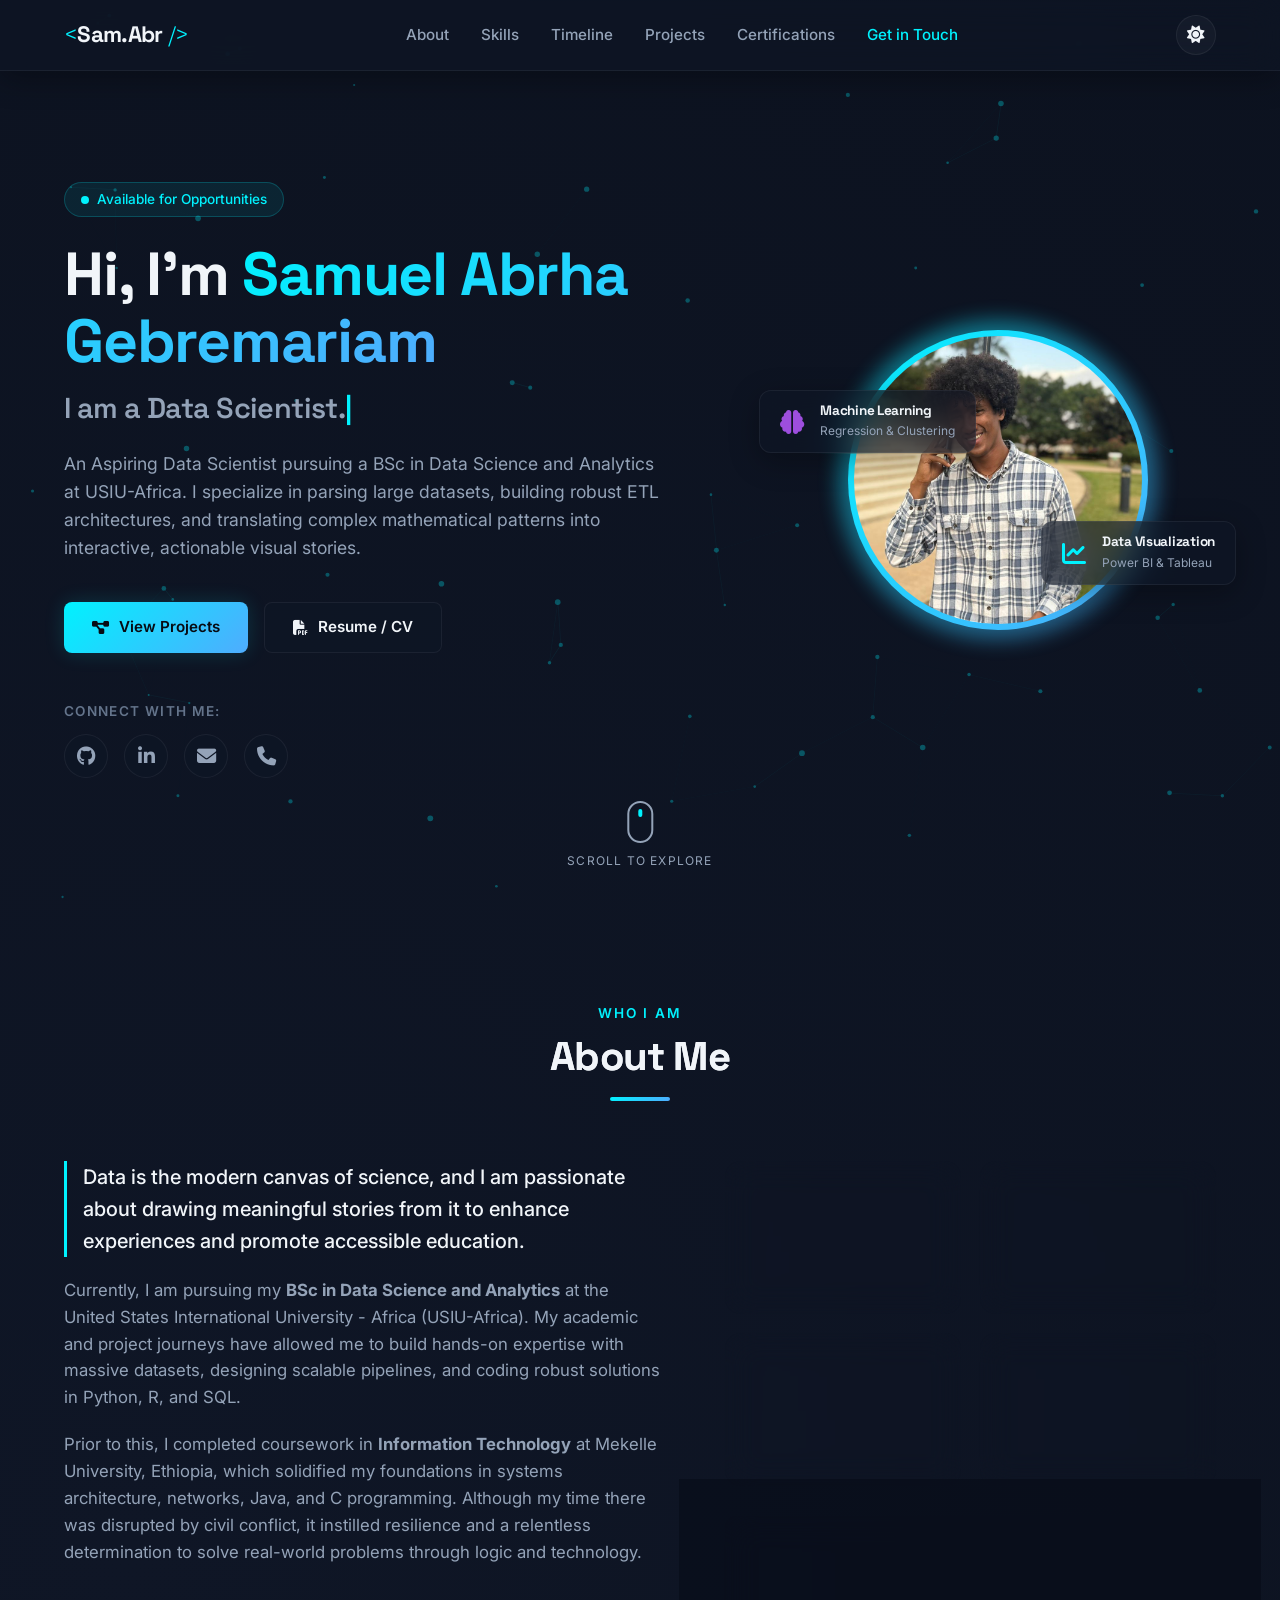
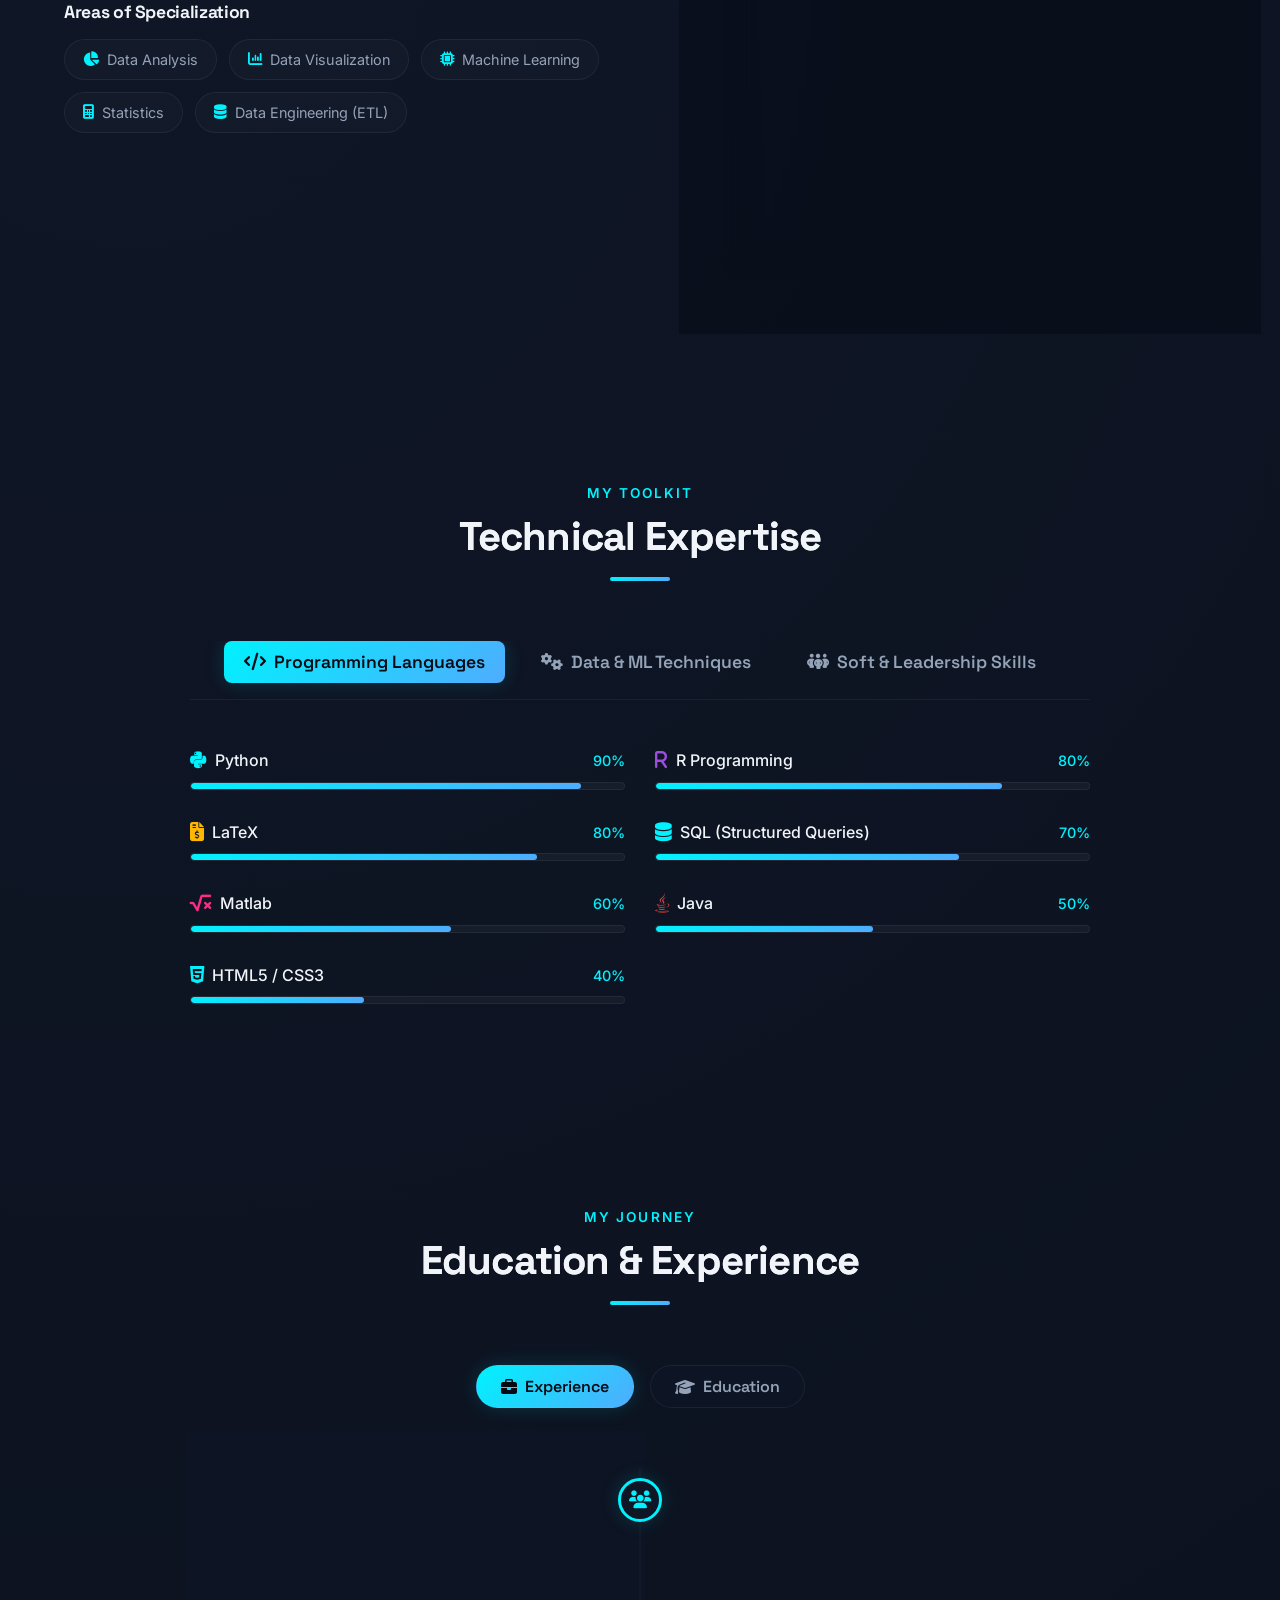
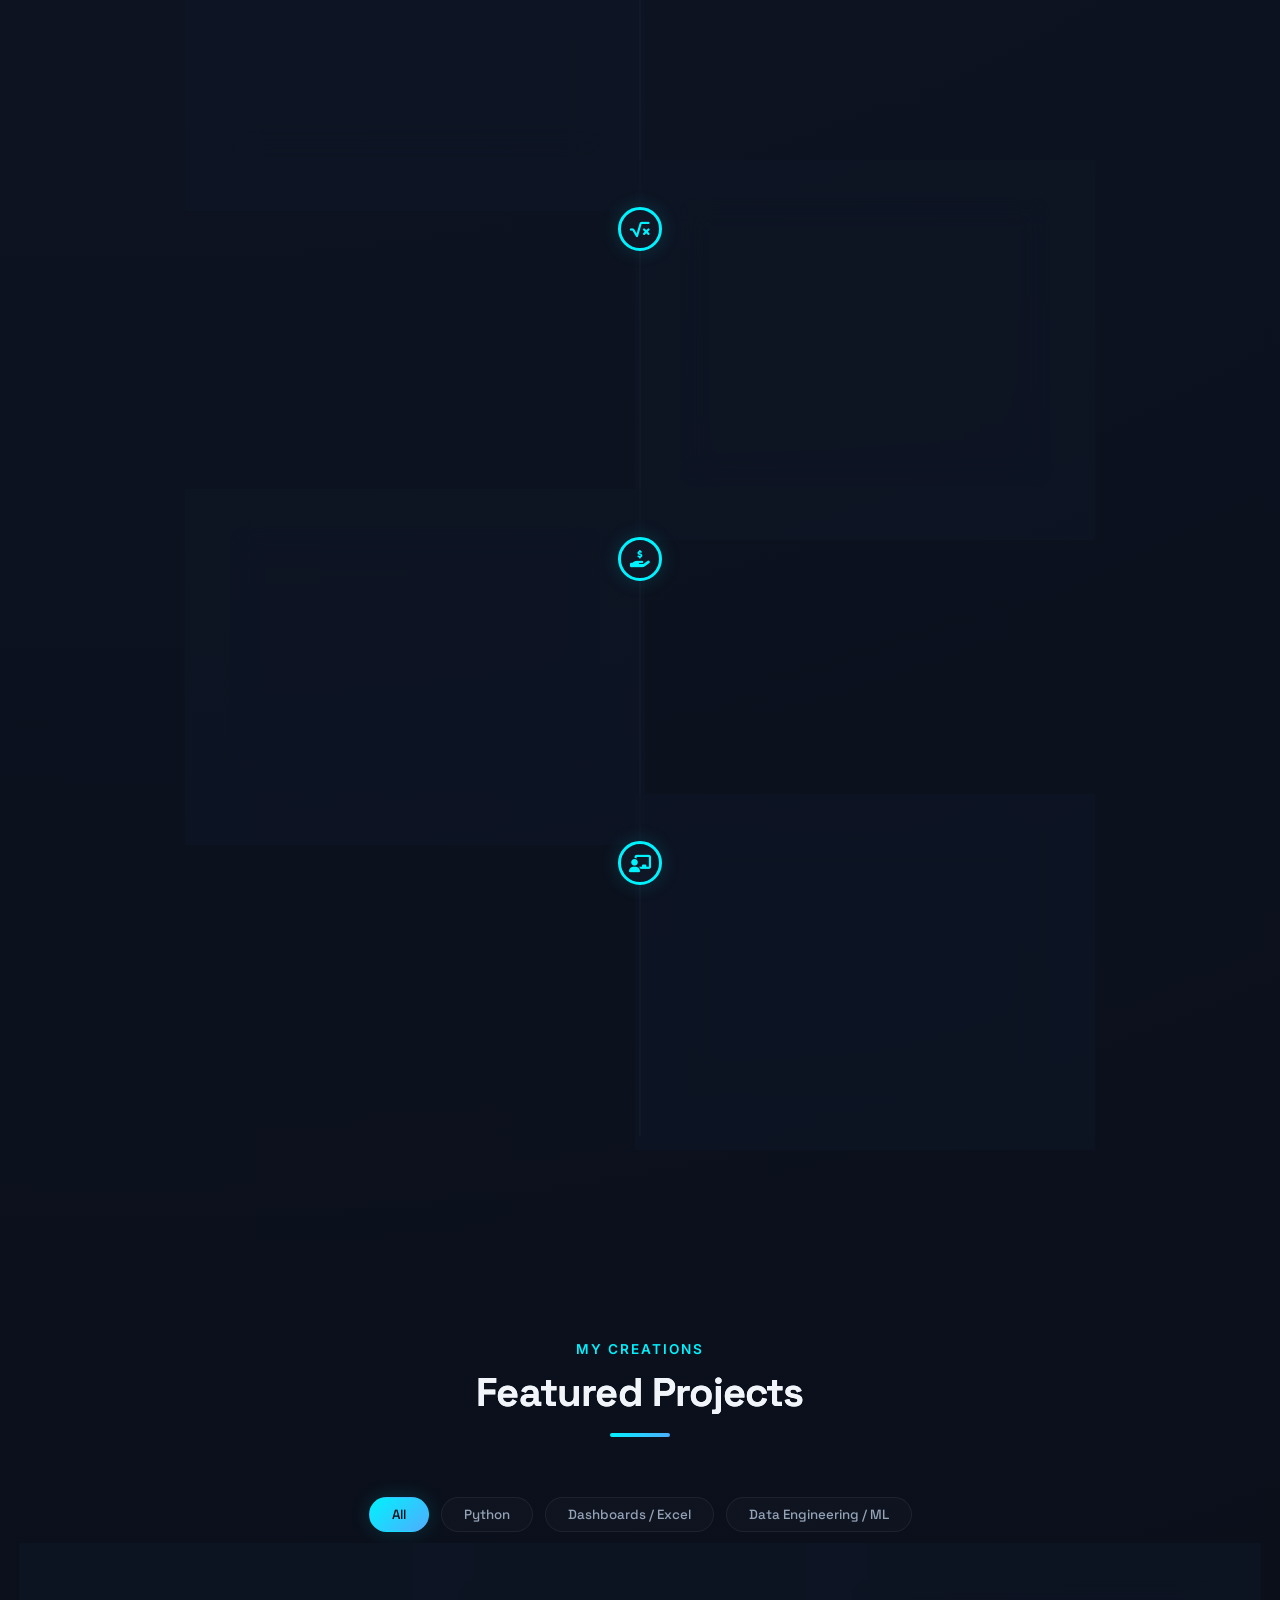
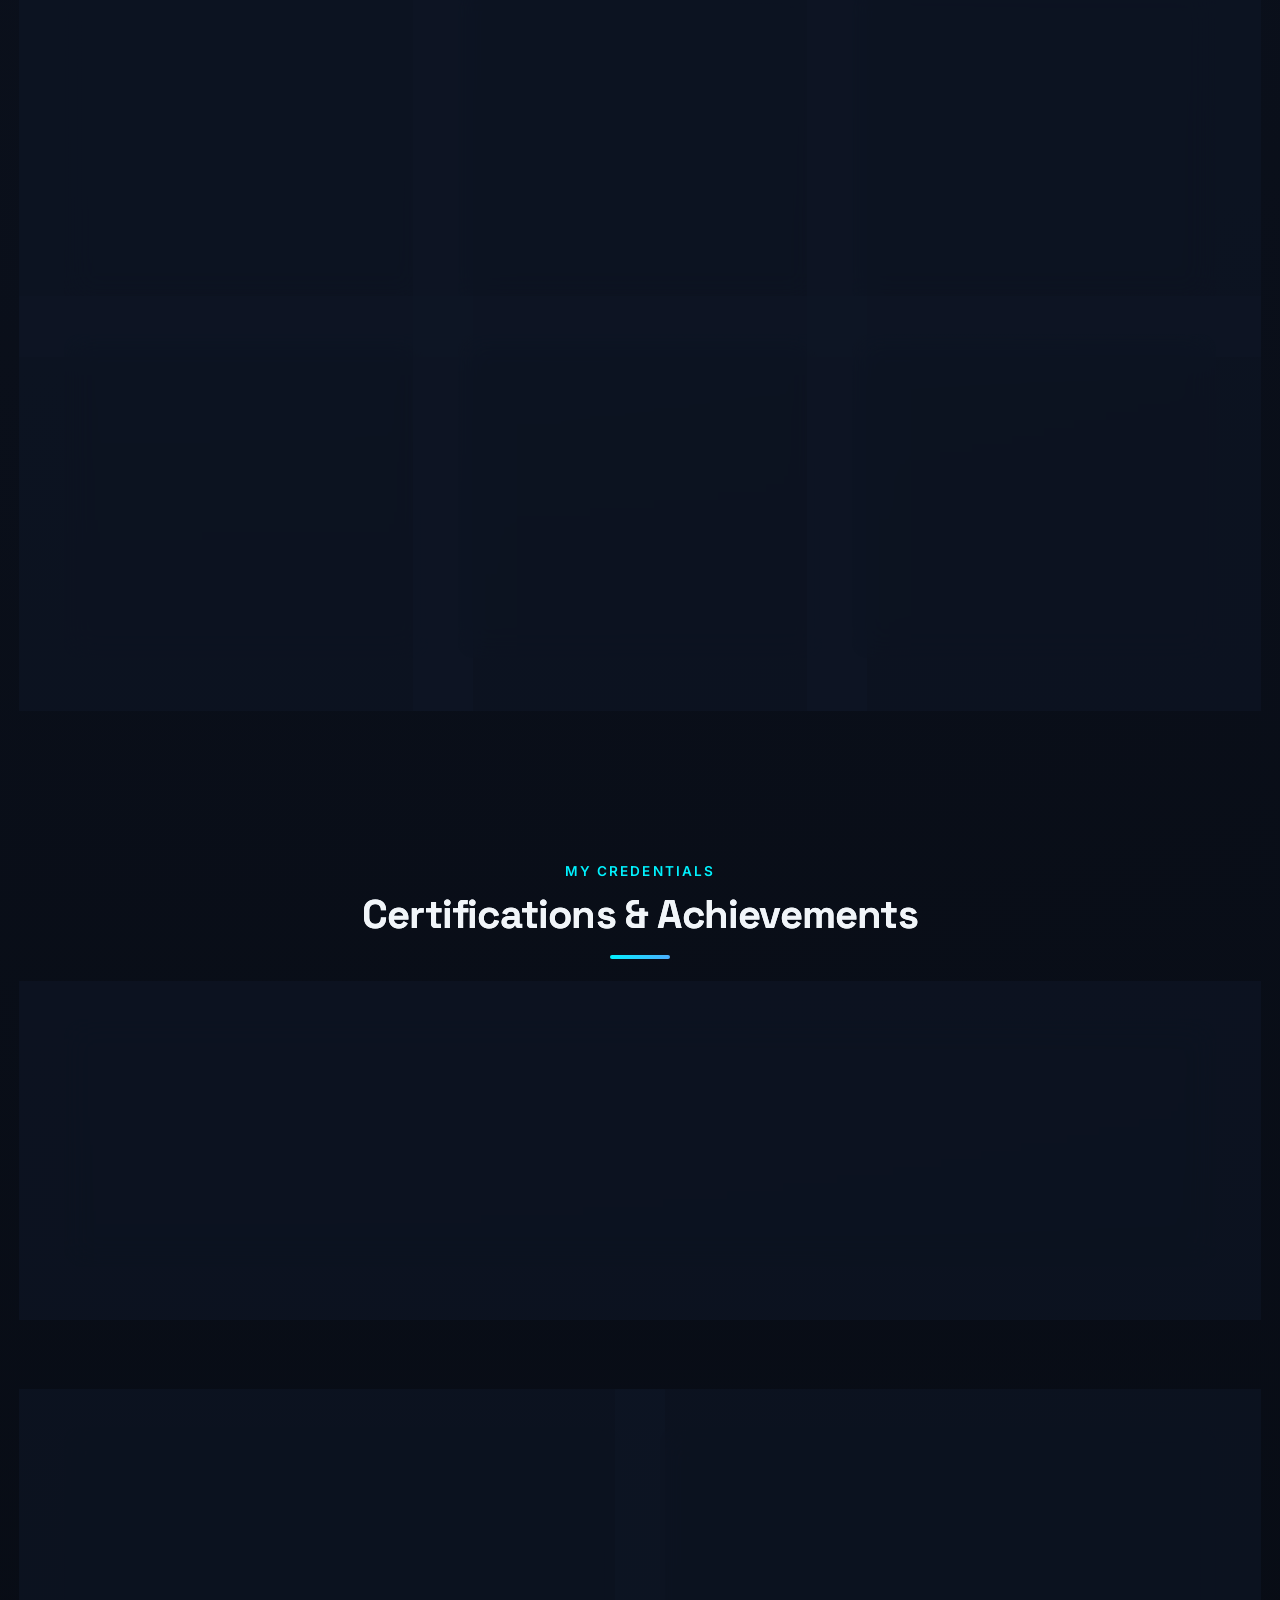
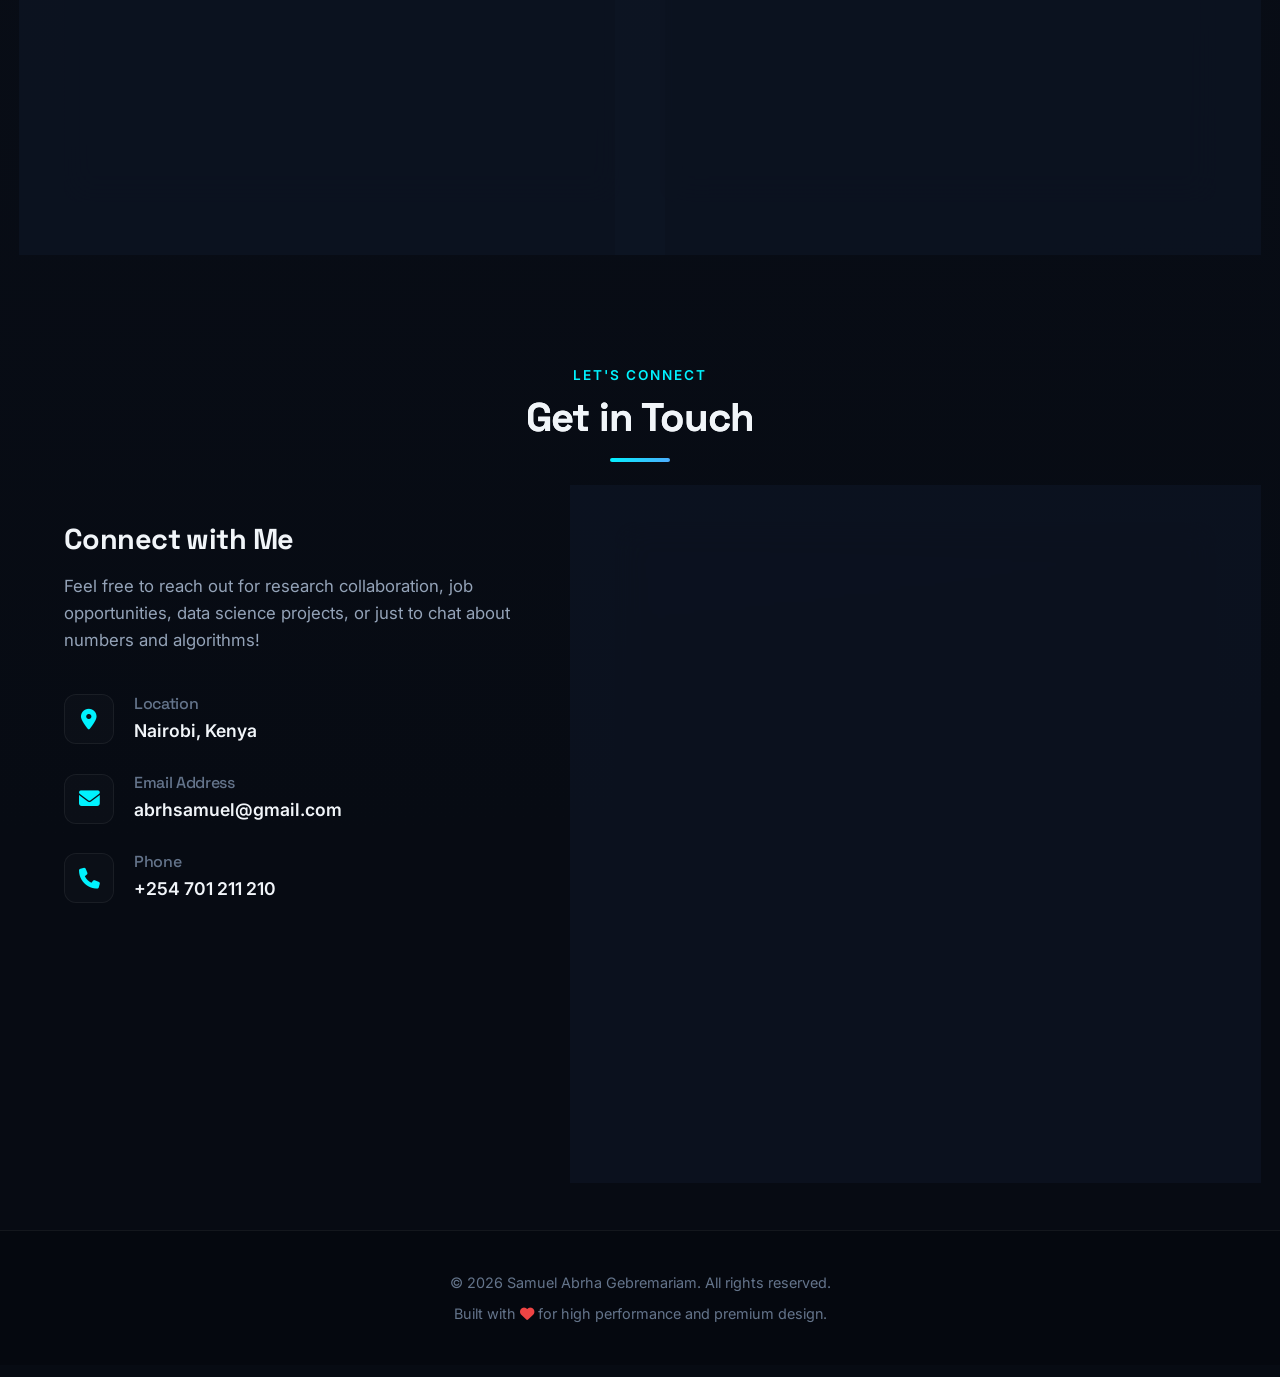
==== commit 81b2dd54: "Move certifications to a separate page, add category filter and search features, and apply single-pa" ====
--- a/index.html
+++ b/index.html
@@ -34,7 +34,7 @@
                 <a href="#skills" class="nav-link">Skills</a>
                 <a href="#timeline" class="nav-link">Timeline</a>
                 <a href="#projects" class="nav-link">Projects</a>
-                <a href="#certifications" class="nav-link">Certifications</a>
+                <a href="certificates.html" class="nav-link">Certifications</a>
                 <a href="#contact" class="nav-link nav-btn-contact">Get in Touch</a>
             </nav>
 
@@ -57,7 +57,7 @@
             <a href="#skills" class="mobile-nav-link">Skills</a>
             <a href="#timeline" class="mobile-nav-link">Timeline</a>
             <a href="#projects" class="mobile-nav-link">Projects</a>
-            <a href="#certifications" class="mobile-nav-link">Certifications</a>
+            <a href="certificates.html" class="mobile-nav-link">Certifications</a>
             <a href="#contact" class="mobile-nav-link">Contact</a>
         </nav>
     </div>
@@ -592,116 +592,28 @@
                     <div class="underline"></div>
                 </div>
  
-                 <div class="certs-grid">
-                    <div class="cert-card glass highlight-cert clickable-cert" data-cert="asr" data-cert-file="certificates/asr_hackathon.jpg">
-                        <div class="cert-img-wrapper">
-                            <img src="certificates/asr_hackathon.jpg" alt="ASR Hackathon Participant" class="cert-preview-img">
-                        </div>
-                        <div class="cert-card-info">
-                            <h4>ASR Hackathon Participant</h4>
-                            <span class="cert-issuer">Google Crowdsource / USIU-Africa</span>
-                        </div>
-                    </div>
-                    <div class="cert-card glass clickable-cert" data-cert="ai_career">
-                        <div class="cert-img-wrapper fallback-wrapper">
-                            <i class="fa-solid fa-graduation-cap cert-fallback-icon"></i>
-                            <span class="cert-fallback-badge">Digital Credential</span>
-                        </div>
-                        <div class="cert-card-info">
-                            <h4>AI Career Essentials</h4>
-                            <span class="cert-issuer">ALX / Career Essentials</span>
-                        </div>
-                    </div>
-                    <div class="cert-card glass clickable-cert" data-cert="cyber_essentials" data-cert-file="certificates/cybersecurity_essentials.png">
-                        <div class="cert-img-wrapper">
-                            <img src="certificates/cybersecurity_essentials.png" alt="Cybersecurity Essentials" class="cert-preview-img">
-                        </div>
-                        <div class="cert-card-info">
-                            <h4>Cybersecurity Essentials</h4>
-                            <span class="cert-issuer">Cisco Networking Academy</span>
-                        </div>
-                    </div>
-                    <div class="cert-card glass clickable-cert" data-cert="intro_python" data-cert-file="certificates/introduction_to_python.png">
-                        <div class="cert-img-wrapper">
-                            <img src="certificates/introduction_to_python.png" alt="Introduction to Python" class="cert-preview-img">
-                        </div>
-                        <div class="cert-card-info">
-                            <h4>Introduction to Python</h4>
-                            <span class="cert-issuer">Datacamp Credentials</span>
-                        </div>
-                    </div>
-                    <div class="cert-card glass clickable-cert" data-cert="pandas" data-cert-file="certificates/data_manipulation_pandas.png">
-                        <div class="cert-img-wrapper">
-                            <img src="certificates/data_manipulation_pandas.png" alt="Data Manipulation (Pandas)" class="cert-preview-img">
-                        </div>
-                        <div class="cert-card-info">
-                            <h4>Data Manipulation (Pandas)</h4>
-                            <span class="cert-issuer">Datacamp Credentials</span>
-                        </div>
-                    </div>
-                    <div class="cert-card glass clickable-cert" data-cert="intro_sql" data-cert-file="certificates/introduction_to_sql.png">
-                        <div class="cert-img-wrapper">
-                            <img src="certificates/introduction_to_sql.png" alt="Introduction to SQL" class="cert-preview-img">
-                        </div>
-                        <div class="cert-card-info">
-                            <h4>Introduction to SQL</h4>
-                            <span class="cert-issuer">Datacamp Credentials</span>
-                        </div>
-                    </div>
-                    <div class="cert-card glass clickable-cert" data-cert="inter_sql" data-cert-file="certificates/intermediate_sql.png">
-                        <div class="cert-img-wrapper">
-                            <img src="certificates/intermediate_sql.png" alt="Intermediate SQL" class="cert-preview-img">
-                        </div>
-                        <div class="cert-card-info">
-                            <h4>Intermediate SQL</h4>
-                            <span class="cert-issuer">Datacamp Credentials</span>
-                        </div>
-                    </div>
-                    <div class="cert-card glass clickable-cert" data-cert="cleaning_r">
-                        <div class="cert-img-wrapper fallback-wrapper">
-                            <i class="fa-solid fa-r cert-fallback-icon"></i>
-                            <span class="cert-fallback-badge">Digital Credential</span>
-                        </div>
-                        <div class="cert-card-info">
-                            <h4>Cleaning Data in R</h4>
-                            <span class="cert-issuer">Datacamp Credentials</span>
-                        </div>
-                    </div>
-                    <div class="cert-card glass clickable-cert" data-cert="dplyr" data-cert-file="certificates/data_manipulation_dplyr.png">
-                        <div class="cert-img-wrapper">
-                            <img src="certificates/data_manipulation_dplyr.png" alt="Data Manipulation (DPLYR)" class="cert-preview-img">
-                        </div>
-                        <div class="cert-card-info">
-                            <h4>Data Manipulation (DPLYR)</h4>
-                            <span class="cert-issuer">Datacamp Credentials</span>
-                        </div>
-                    </div>
-                    <div class="cert-card glass clickable-cert" data-cert="powerbi" data-cert-file="certificates/introduction_to_powerbi.png">
-                        <div class="cert-img-wrapper">
-                            <img src="certificates/introduction_to_powerbi.png" alt="Introduction to Power BI" class="cert-preview-img">
-                        </div>
-                        <div class="cert-card-info">
-                            <h4>Introduction to Power BI</h4>
-                            <span class="cert-issuer">Datacamp Credentials</span>
-                        </div>
-                    </div>
-                    <div class="cert-card glass clickable-cert" data-cert="leadership" data-cert-file="certificates/transformative_leadership.jpg">
-                        <div class="cert-img-wrapper">
-                            <img src="certificates/transformative_leadership.jpg" alt="Transformative Leadership" class="cert-preview-img">
-                        </div>
-                        <div class="cert-card-info">
-                            <h4>Transformative Leadership</h4>
-                            <span class="cert-issuer">USIU-Africa Training</span>
-                        </div>
-                    </div>
-                    <div class="cert-card glass highlight-cert clickable-cert" data-cert="deans_list" data-cert-file="certificates/deans_list_achiever.png">
-                        <div class="cert-img-wrapper">
-                            <img src="certificates/deans_list_achiever.png" alt="Dean's List Achiever" class="cert-preview-img">
-                        </div>
-                        <div class="cert-card-info">
-                            <h4>Dean's List Achiever</h4>
-                            <span class="cert-issuer">USIU-Africa Academic Honors</span>
-                        </div>
+                <!-- Sleek Call to Action to Dedicated Page -->
+                <div class="certs-cta-card glass">
+                    <div class="certs-cta-visual">
+                        <div class="certs-visual-stack">
+                            <div class="visual-badge data-sci"><i class="fa-solid fa-graduation-cap"></i> Data Science</div>
+                            <div class="visual-badge db"><i class="fa-solid fa-database"></i> SQL Databases</div>
+                            <div class="visual-badge secure"><i class="fa-solid fa-shield-halved"></i> Cybersecurity</div>
+                        </div>
+                        <div class="certs-visual-count">
+                            <span class="count-num">12</span>
+                            <span class="count-lbl">Credentials</span>
+                        </div>
+                    </div>
+                    
+                    <div class="certs-cta-info">
+                        <h3>Explore My Verified Certifications</h3>
+                        <p>
+                            I hold 12 academic and professional credentials in programming, data systems, and security from Cisco Networking Academy, Datacamp, ALX, and USIU-Africa.
+                        </p>
+                        <a href="certificates.html" class="btn btn-primary cta-btn">
+                            <i class="fa-solid fa-certificate"></i> View Certificates Gallery
+                        </a>
                     </div>
                 </div>
             </div>
--- a/style.css
+++ b/style.css
@@ -2014,4 +2014,270 @@
     .lang-item { display: flex !important; justify-content: space-between !important; }
     .lang-dots { display: none !important; }
     .interest-tag { border: 1px solid #cccccc !important; padding: 2px 8px !important; color: #000000 !important; background: none !important; }
-}
+
+}
+
+/* ==========================================================================
+   Certifications Dedicated Page Dashboard & Controls
+   ========================================================================== */
+.certs-page .certs-hero-section {
+    padding: 140px 0 40px 0;
+}
+
+.certs-page .certs-dashboard-section {
+    padding: 20px 0 80px 0;
+}
+
+.dashboard-controls {
+    display: flex;
+    flex-direction: column;
+    gap: 20px;
+    padding: 24px;
+    border-radius: 16px;
+    margin-bottom: 30px;
+    border: 1px solid var(--border-glass);
+}
+
+@media (min-width: 768px) {
+    .dashboard-controls {
+        flex-direction: row;
+        align-items: center;
+        justify-content: space-between;
+    }
+}
+
+.search-box-wrapper {
+    position: relative;
+    flex-grow: 1;
+    max-width: 100%;
+}
+
+@media (min-width: 768px) {
+    .search-box-wrapper {
+        max-width: 450px;
+    }
+}
+
+.search-box-wrapper .search-icon {
+    position: absolute;
+    left: 16px;
+    top: 50%;
+    transform: translateY(-50%);
+    color: var(--text-muted);
+    font-size: 1.1rem;
+    pointer-events: none;
+}
+
+.search-box-wrapper input {
+    width: 100%;
+    padding: 14px 16px 14px 48px;
+    border-radius: 30px;
+    background: rgba(0, 0, 0, 0.2);
+    border: 1px solid var(--border-glass);
+    color: var(--text-primary);
+    font-family: inherit;
+    font-size: 0.95rem;
+    transition: border-color var(--transition-fast), box-shadow var(--transition-fast);
+}
+
+.search-box-wrapper input:focus {
+    outline: none;
+    border-color: rgba(var(--accent-cyan-rgb), 0.4);
+    box-shadow: 0 0 15px rgba(var(--accent-cyan-rgb), 0.15);
+}
+
+.filter-controls-wrapper {
+    display: flex;
+    flex-direction: column;
+    gap: 12px;
+}
+
+@media (min-width: 992px) {
+    .filter-controls-wrapper {
+        flex-direction: row;
+        align-items: center;
+        gap: 16px;
+    }
+}
+
+.filter-controls-wrapper .filter-label {
+    font-size: 0.9rem;
+    color: var(--text-muted);
+    font-weight: 500;
+    display: flex;
+    align-items: center;
+    gap: 6px;
+}
+
+.filter-buttons {
+    display: flex;
+    flex-wrap: wrap;
+    gap: 10px;
+}
+
+.filter-buttons .filter-btn {
+    padding: 8px 18px;
+    border-radius: 30px;
+    border: 1px solid var(--border-glass);
+    background: rgba(255, 255, 255, 0.02);
+    color: var(--text-secondary);
+    font-size: 0.85rem;
+    font-family: inherit;
+    cursor: pointer;
+    transition: all var(--transition-fast);
+}
+
+.filter-buttons .filter-btn:hover {
+    background: rgba(255, 255, 255, 0.05);
+    border-color: rgba(var(--accent-purple-rgb), 0.25);
+    color: var(--text-primary);
+}
+
+.filter-buttons .filter-btn.active {
+    background: var(--gradient-primary);
+    border-color: transparent;
+    color: #ffffff;
+    box-shadow: var(--shadow-glow);
+}
+
+/* Certifications CTA Card in index.html */
+.certs-cta-card {
+    display: flex;
+    flex-direction: column;
+    gap: 30px;
+    padding: 40px;
+    border-radius: 20px;
+    margin-top: 40px;
+    border: 1px solid var(--border-glass);
+    align-items: center;
+    background: linear-gradient(135deg, rgba(var(--accent-cyan-rgb), 0.02) 0%, rgba(var(--accent-purple-rgb), 0.02) 100%), var(--bg-glass);
+}
+
+@media (min-width: 768px) {
+    .certs-cta-card {
+        flex-direction: row;
+        justify-content: space-between;
+        text-align: left;
+    }
+}
+
+.certs-cta-visual {
+    position: relative;
+    width: 200px;
+    height: 150px;
+    display: flex;
+    justify-content: center;
+    align-items: center;
+}
+
+.certs-visual-stack {
+    display: flex;
+    flex-direction: column;
+    gap: 10px;
+}
+
+.visual-badge {
+    padding: 6px 14px;
+    border-radius: 20px;
+    font-size: 0.8rem;
+    font-weight: 600;
+    border: 1px solid rgba(255, 255, 255, 0.08);
+    background: rgba(0, 0, 0, 0.4);
+    display: flex;
+    align-items: center;
+    gap: 8px;
+    transform: rotate(-3deg);
+    box-shadow: 0 4px 10px rgba(0, 0, 0, 0.3);
+}
+
+.visual-badge.data-sci {
+    color: var(--accent-cyan);
+    border-color: rgba(var(--accent-cyan-rgb), 0.25);
+    transform: rotate(-6deg) translateX(-10px);
+}
+
+.visual-badge.db {
+    color: var(--accent-purple);
+    border-color: rgba(var(--accent-purple-rgb), 0.25);
+    transform: rotate(3deg) translateX(10px);
+}
+
+.visual-badge.secure {
+    color: #10b981;
+    border-color: rgba(16, 185, 129, 0.25);
+    transform: rotate(-1deg);
+}
+
+.certs-visual-count {
+    position: absolute;
+    right: -10px;
+    top: -10px;
+    width: 80px;
+    height: 80px;
+    border-radius: 50%;
+    background: var(--gradient-primary);
+    display: flex;
+    flex-direction: column;
+    align-items: center;
+    justify-content: center;
+    box-shadow: var(--shadow-glow);
+    animation: pulse-ring 4s ease-in-out infinite;
+}
+
+.certs-visual-count .count-num {
+    font-family: 'Space Grotesk', sans-serif;
+    font-size: 1.6rem;
+    font-weight: 700;
+    line-height: 1.1;
+    color: #ffffff;
+}
+
+.certs-visual-count .count-lbl {
+    font-size: 0.6rem;
+    font-weight: 700;
+    text-transform: uppercase;
+    letter-spacing: 0.5px;
+    color: rgba(255, 255, 255, 0.8);
+}
+
+.certs-cta-info {
+    flex: 1;
+    display: flex;
+    flex-direction: column;
+    gap: 16px;
+}
+
+@media (max-width: 767px) {
+    .certs-cta-info {
+        align-items: center;
+        text-align: center;
+    }
+}
+
+.certs-cta-info h3 {
+    font-size: 1.8rem;
+    font-family: 'Space Grotesk', sans-serif;
+    background: var(--gradient-primary);
+    -webkit-background-clip: text;
+    -webkit-text-fill-color: transparent;
+}
+
+.certs-cta-info p {
+    color: var(--text-secondary);
+    max-width: 600px;
+    font-size: 1rem;
+    line-height: 1.6;
+}
+
+.certs-cta-info .cta-btn {
+    align-self: flex-start;
+    display: inline-flex;
+    align-items: center;
+    gap: 8px;
+}
+
+@media (max-width: 767px) {
+    .certs-cta-info .cta-btn {
+        align-self: center;
+    }
+}
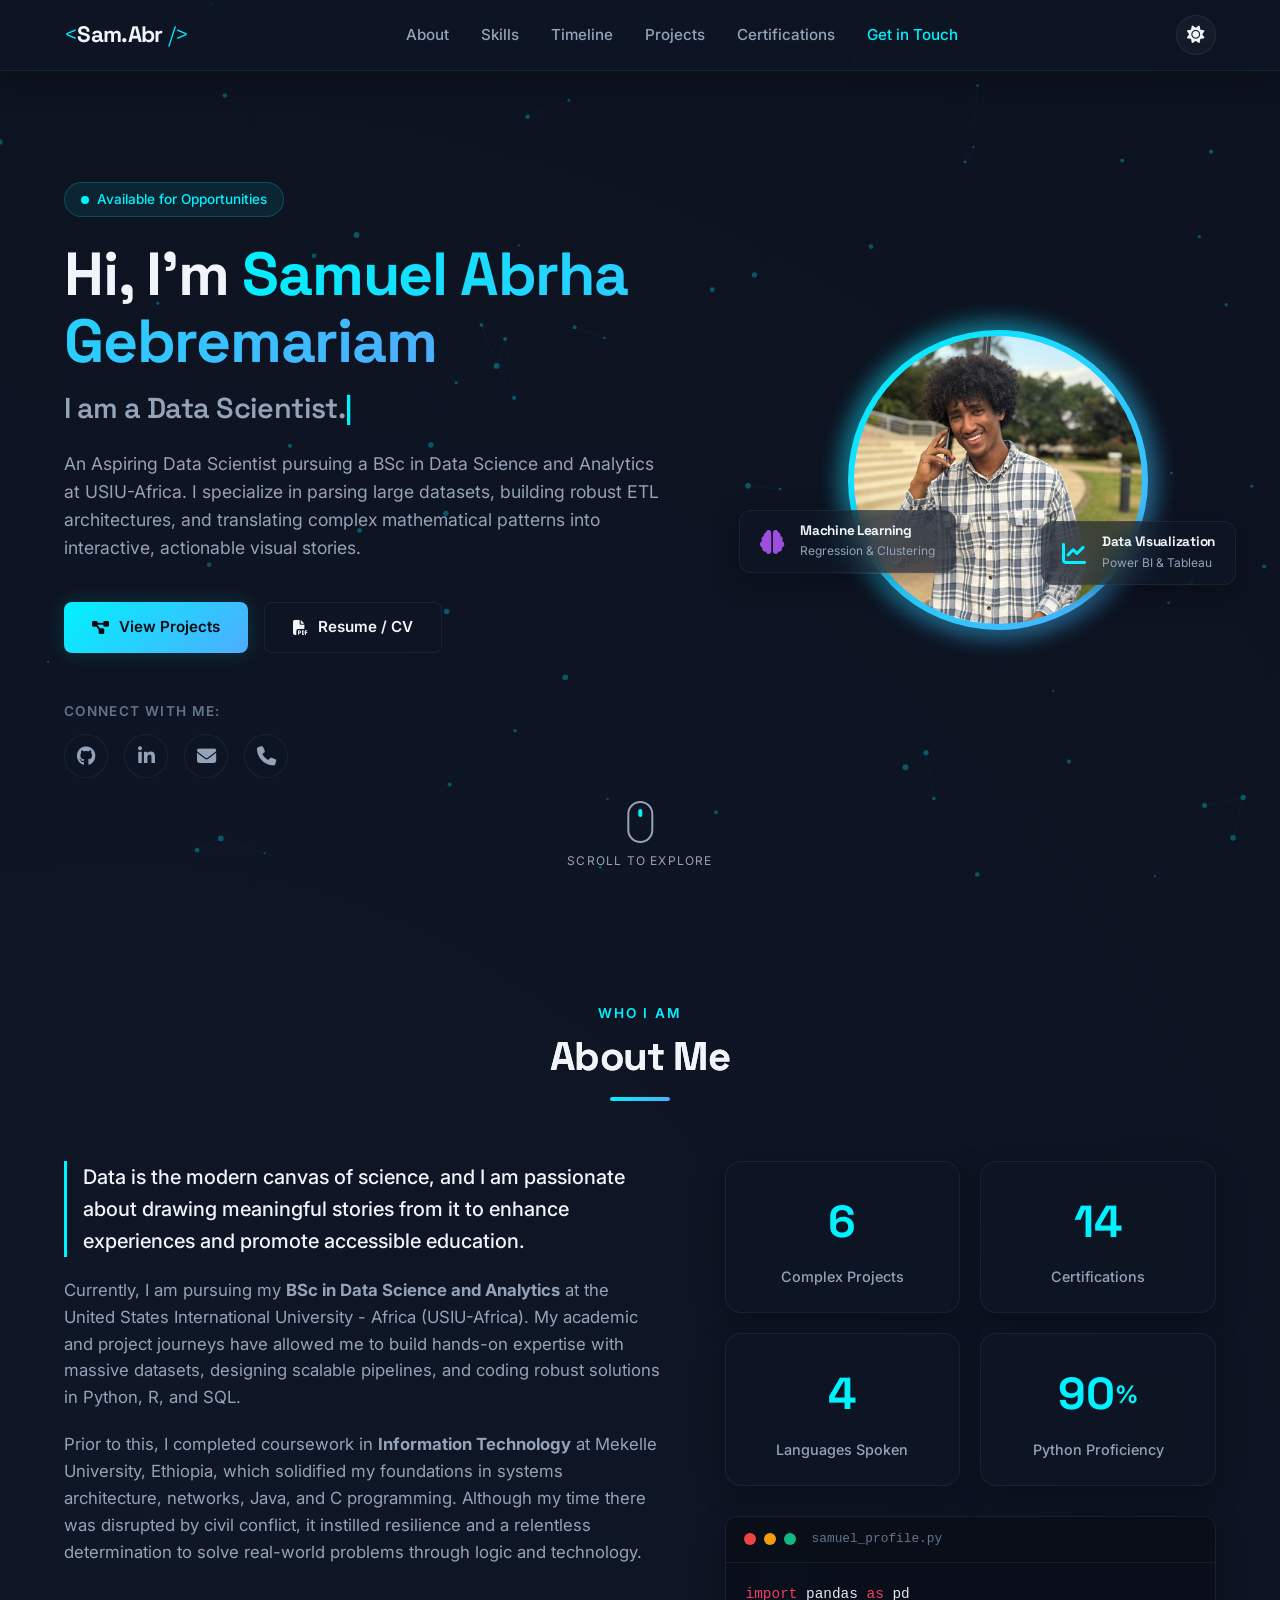
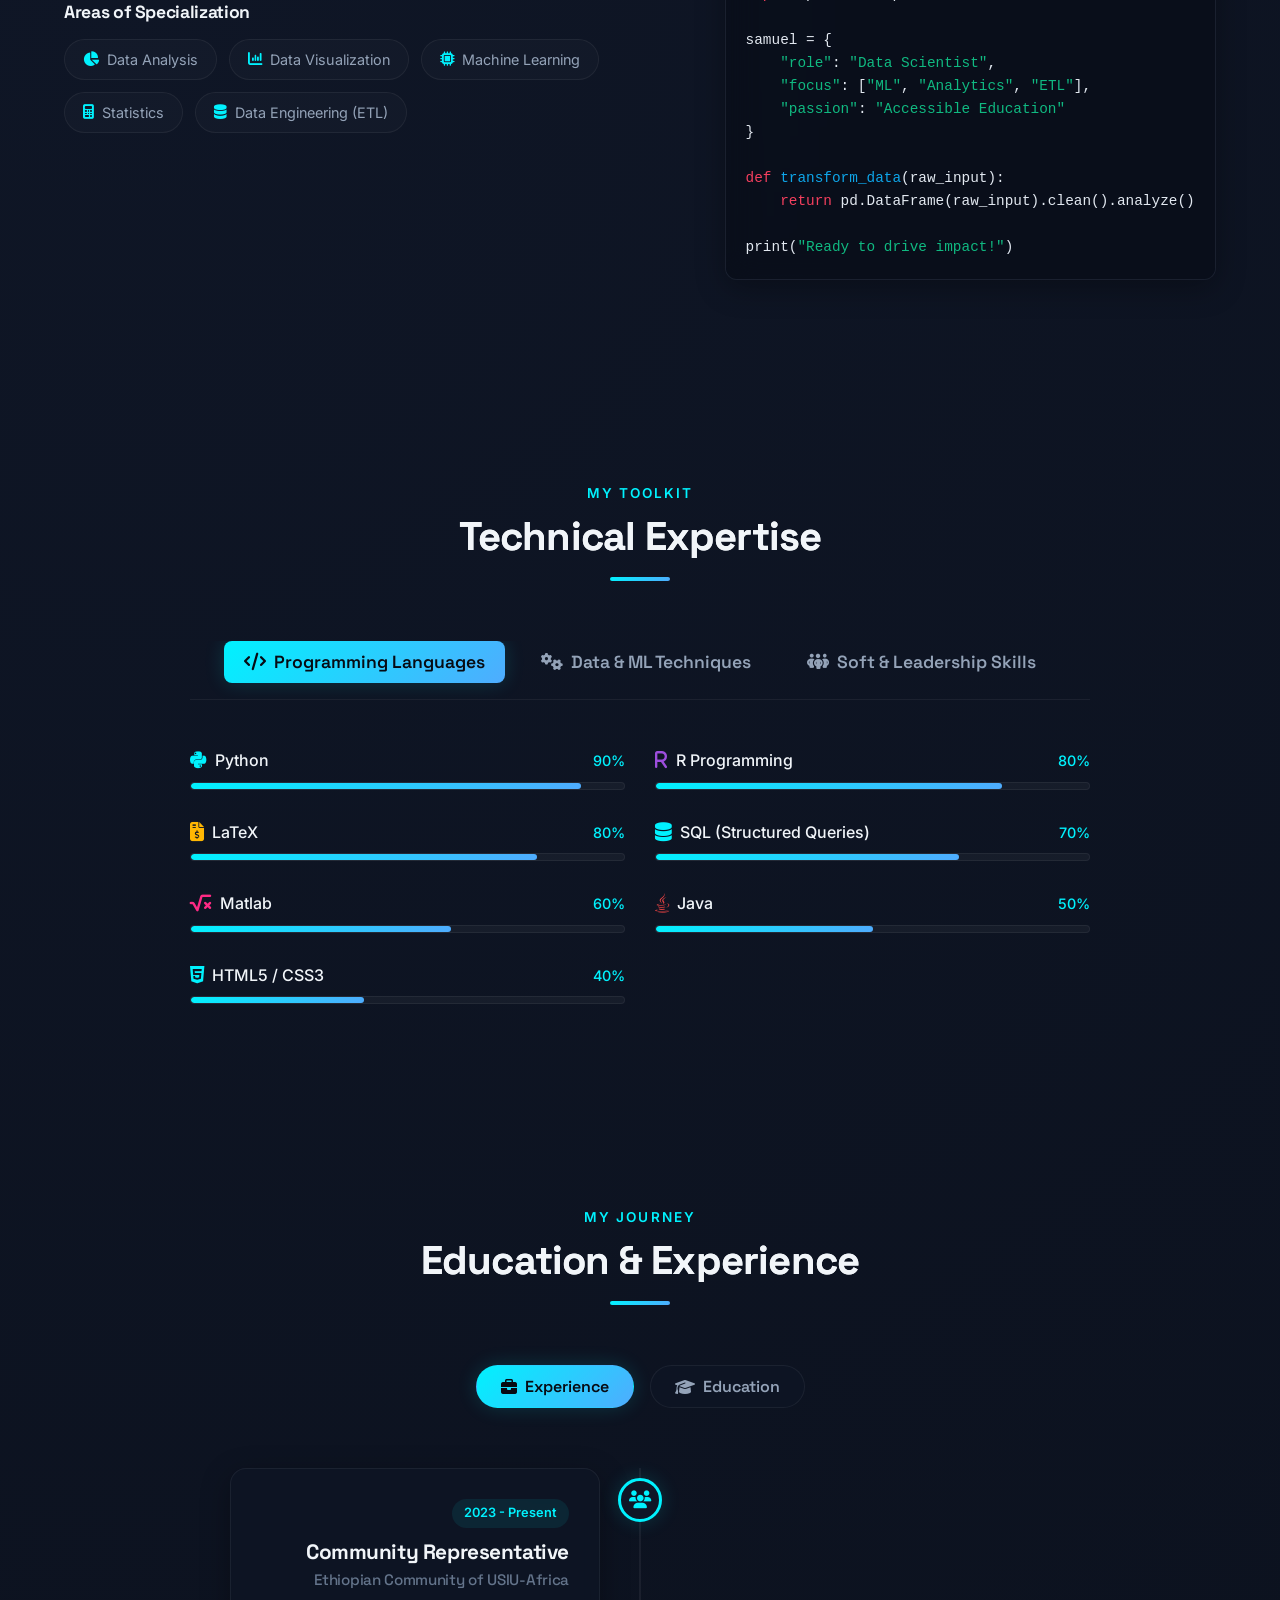
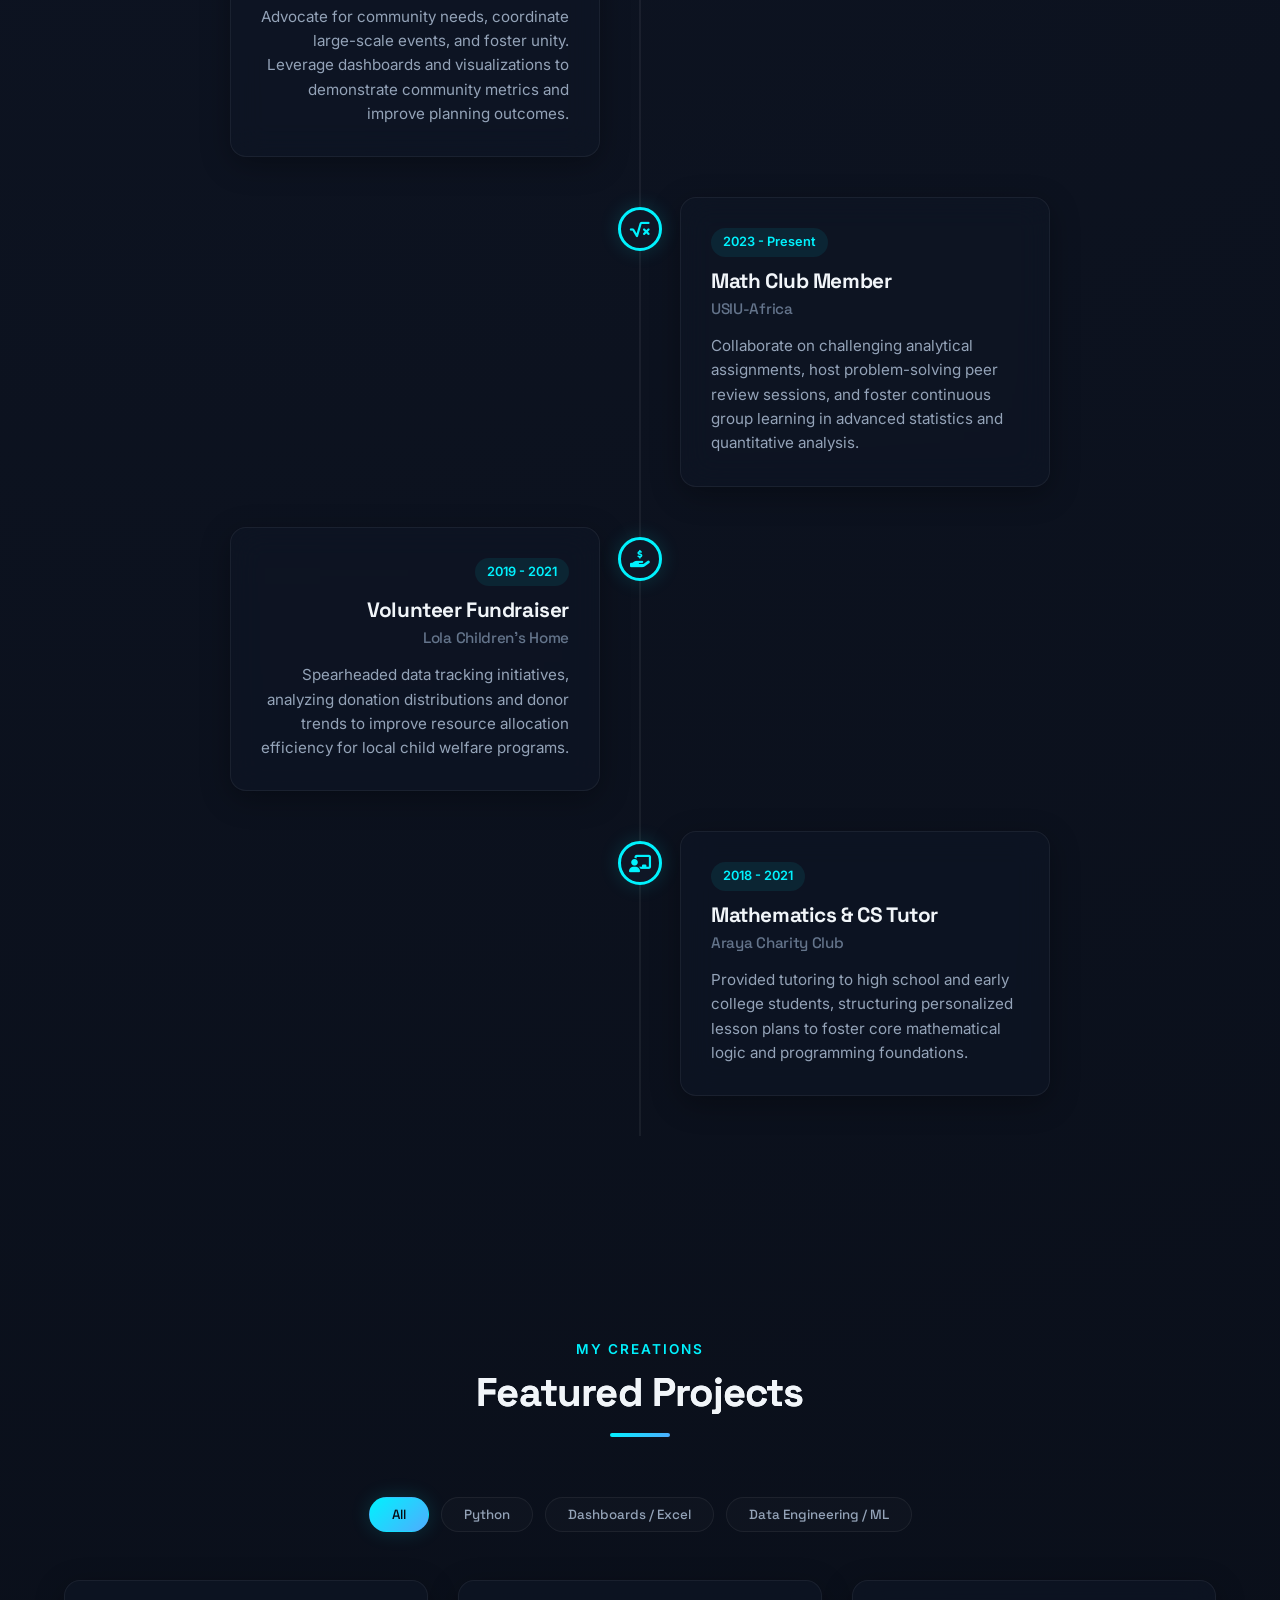
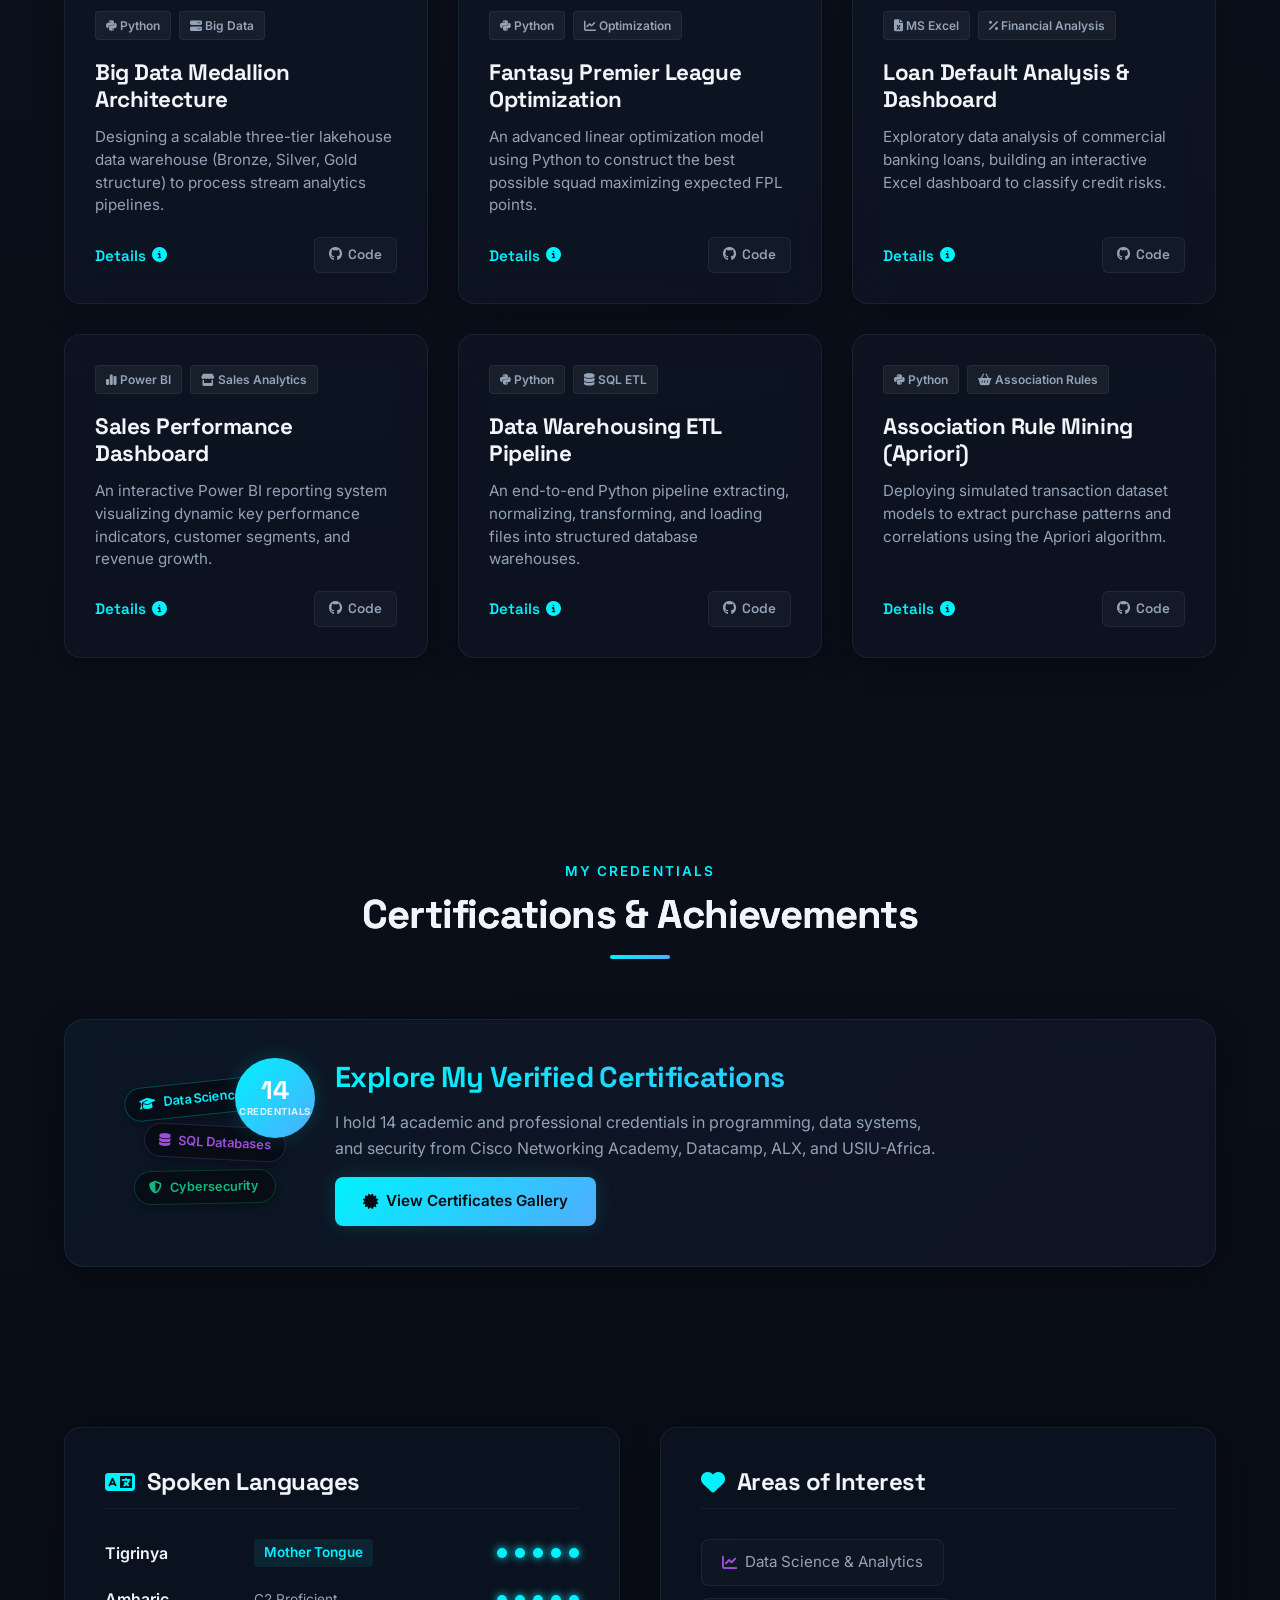
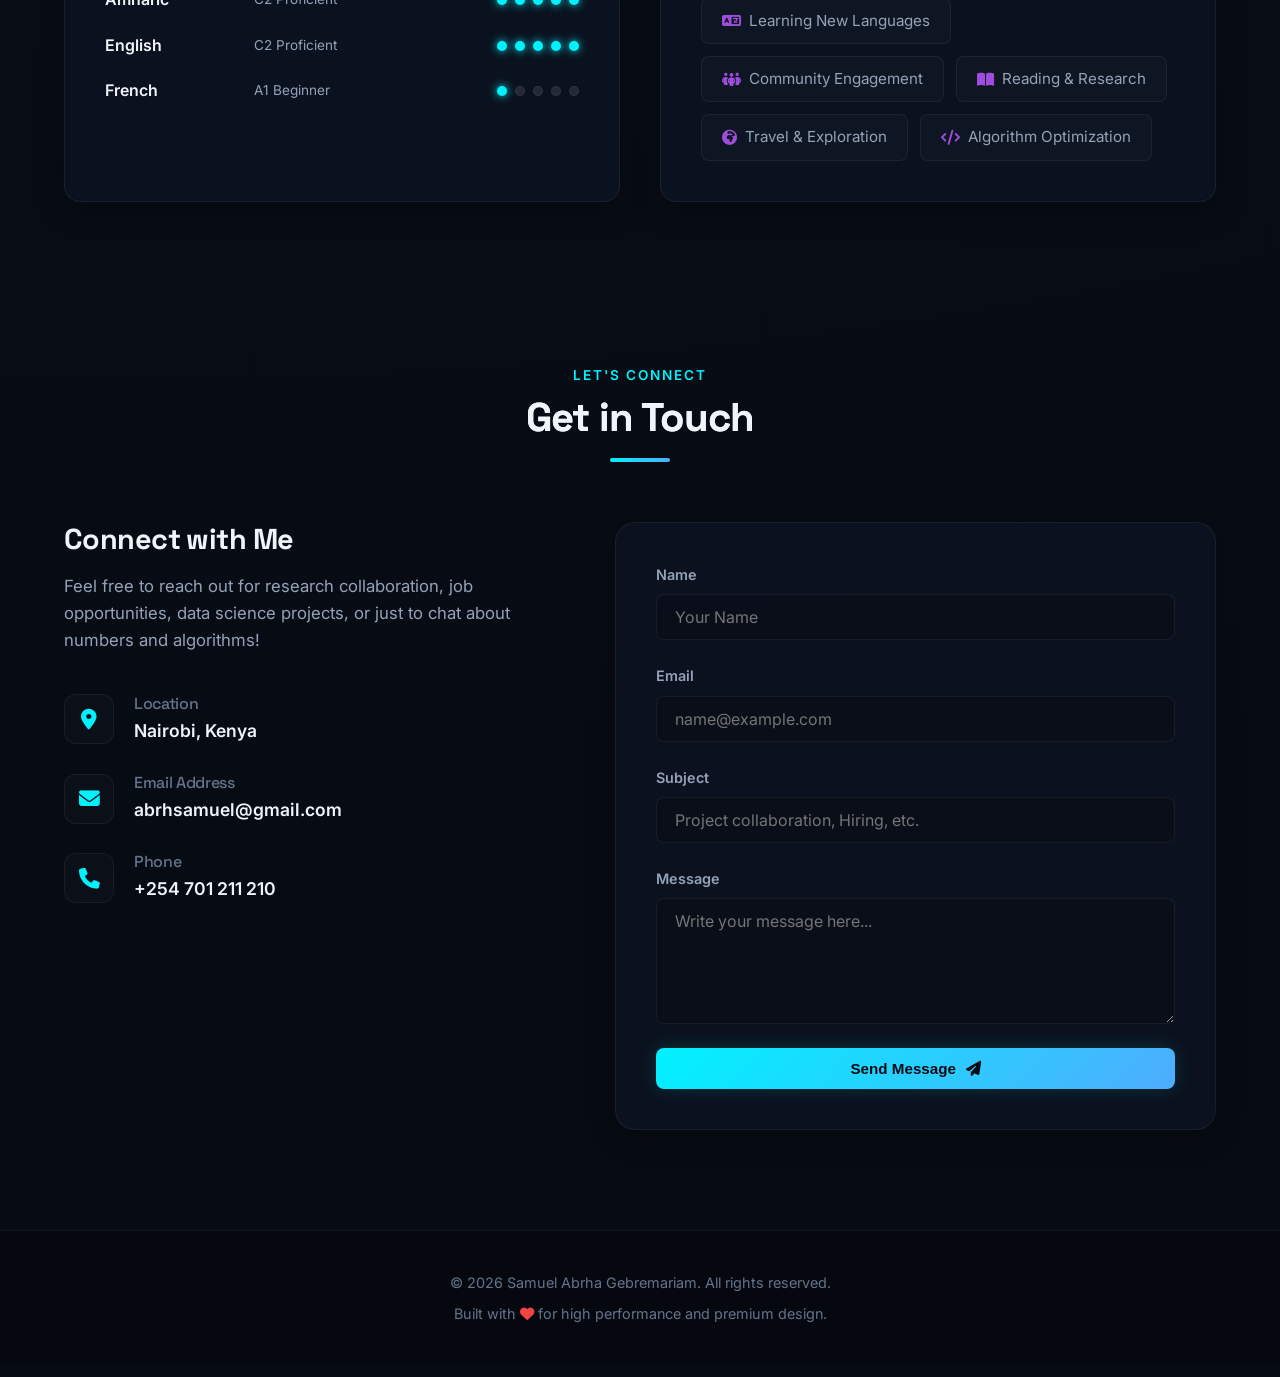
==== commit 3ec60eb3: "Reposition ML badge to prevent overlapping face, update CV link to assets/Curriculum_Vitae.pdf, add " ====
--- a/index.html
+++ b/index.html
@@ -84,7 +84,7 @@
                         <a href="#projects" class="btn btn-primary">
                             <i class="fa-solid fa-diagram-project"></i> View Projects
                         </a>
-                        <a href="cv.pdf" target="_blank" class="btn btn-secondary">
+                        <a href="assets/Curriculum_Vitae.pdf" target="_blank" class="btn btn-secondary">
                             <i class="fa-solid fa-file-pdf"></i> Resume / CV
                         </a>
                     </div>
@@ -179,7 +179,7 @@
                                 <span class="stat-label">Complex Projects</span>
                             </div>
                             <div class="stat-box glass">
-                                <span class="stat-number" data-target="11">0</span>
+                                <span class="stat-number" data-target="14">0</span>
                                 <span class="stat-label">Certifications</span>
                             </div>
                             <div class="stat-box glass">
@@ -601,7 +601,7 @@
                             <div class="visual-badge secure"><i class="fa-solid fa-shield-halved"></i> Cybersecurity</div>
                         </div>
                         <div class="certs-visual-count">
-                            <span class="count-num">12</span>
+                            <span class="count-num">14</span>
                             <span class="count-lbl">Credentials</span>
                         </div>
                     </div>
@@ -609,7 +609,7 @@
                     <div class="certs-cta-info">
                         <h3>Explore My Verified Certifications</h3>
                         <p>
-                            I hold 12 academic and professional credentials in programming, data systems, and security from Cisco Networking Academy, Datacamp, ALX, and USIU-Africa.
+                            I hold 14 academic and professional credentials in programming, data systems, and security from Cisco Networking Academy, Datacamp, ALX, and USIU-Africa.
                         </p>
                         <a href="certificates.html" class="btn btn-primary cta-btn">
                             <i class="fa-solid fa-certificate"></i> View Certificates Gallery
--- a/style.css
+++ b/style.css
@@ -654,8 +654,8 @@
 }
 
 .stat-card-ml {
-    top: 20%;
-    left: -20px;
+    top: 60%;
+    left: -40px;
 }
 
 .stat-card-data {
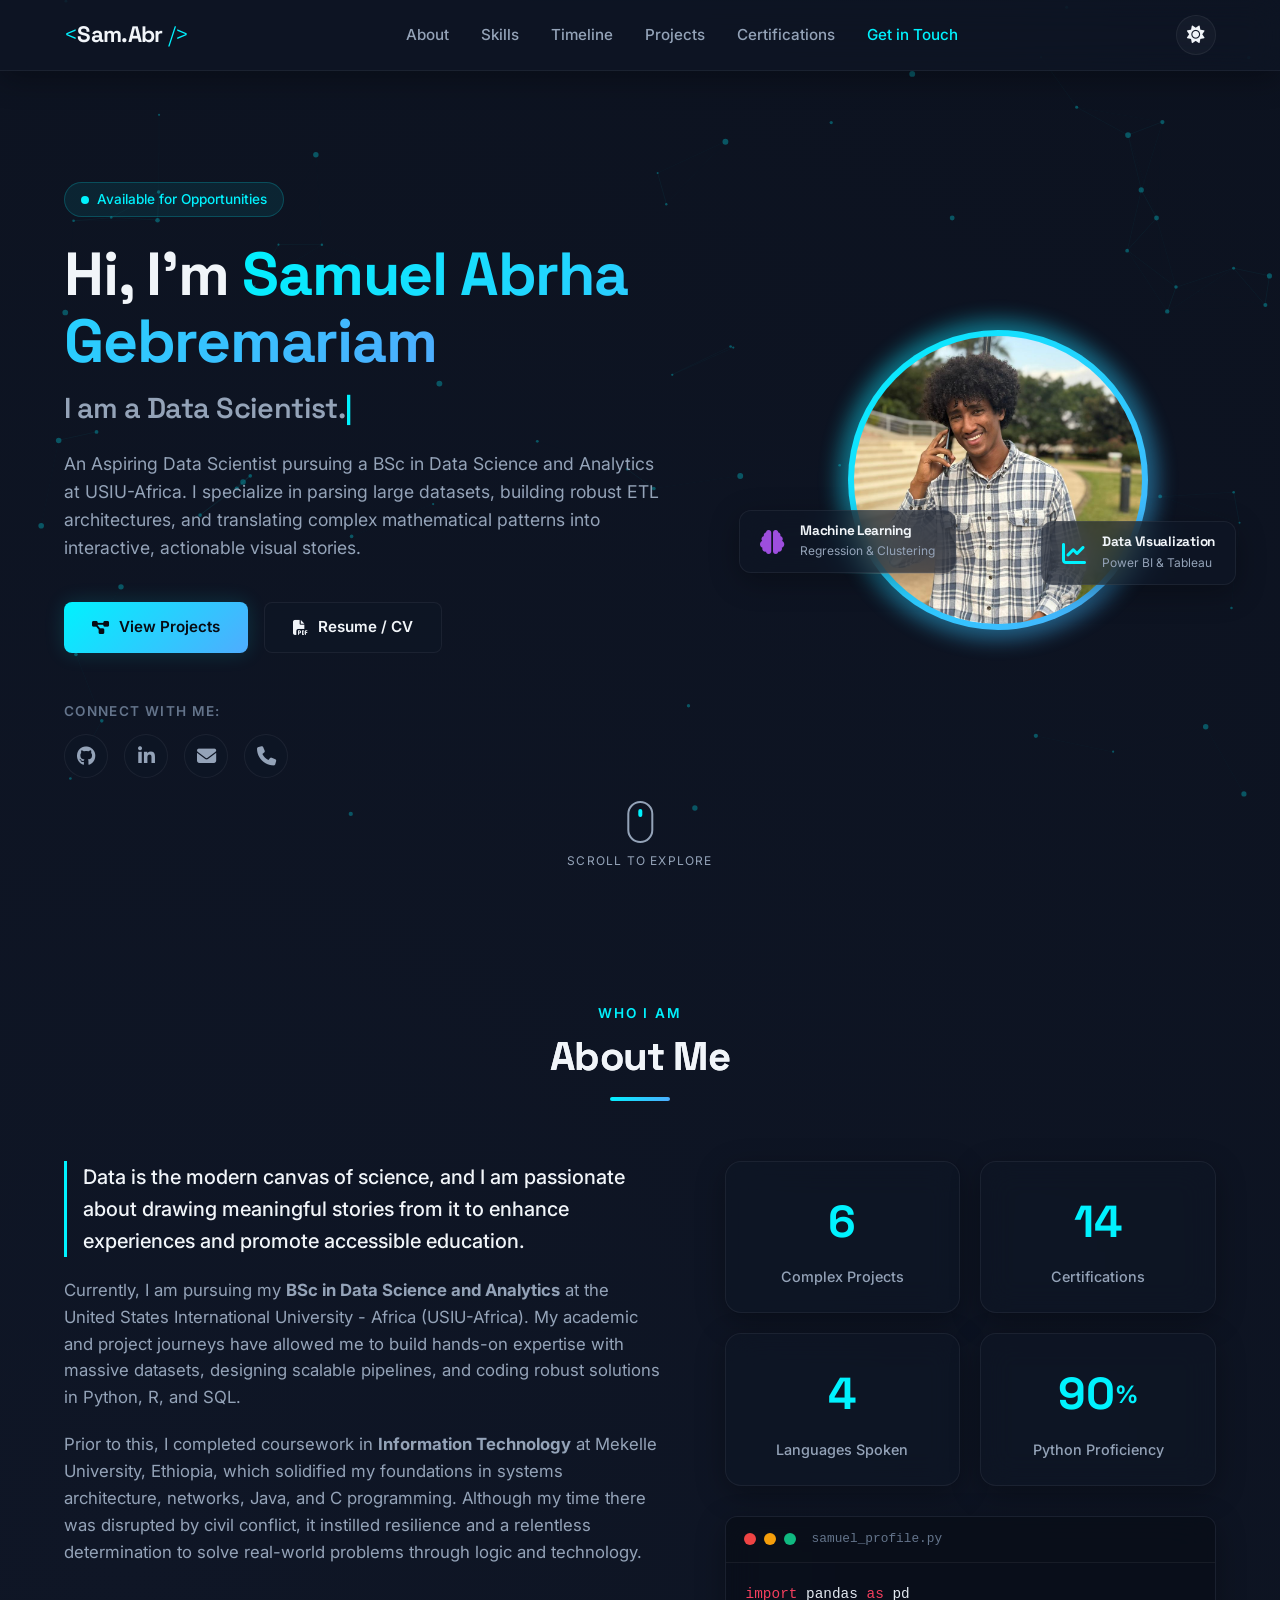
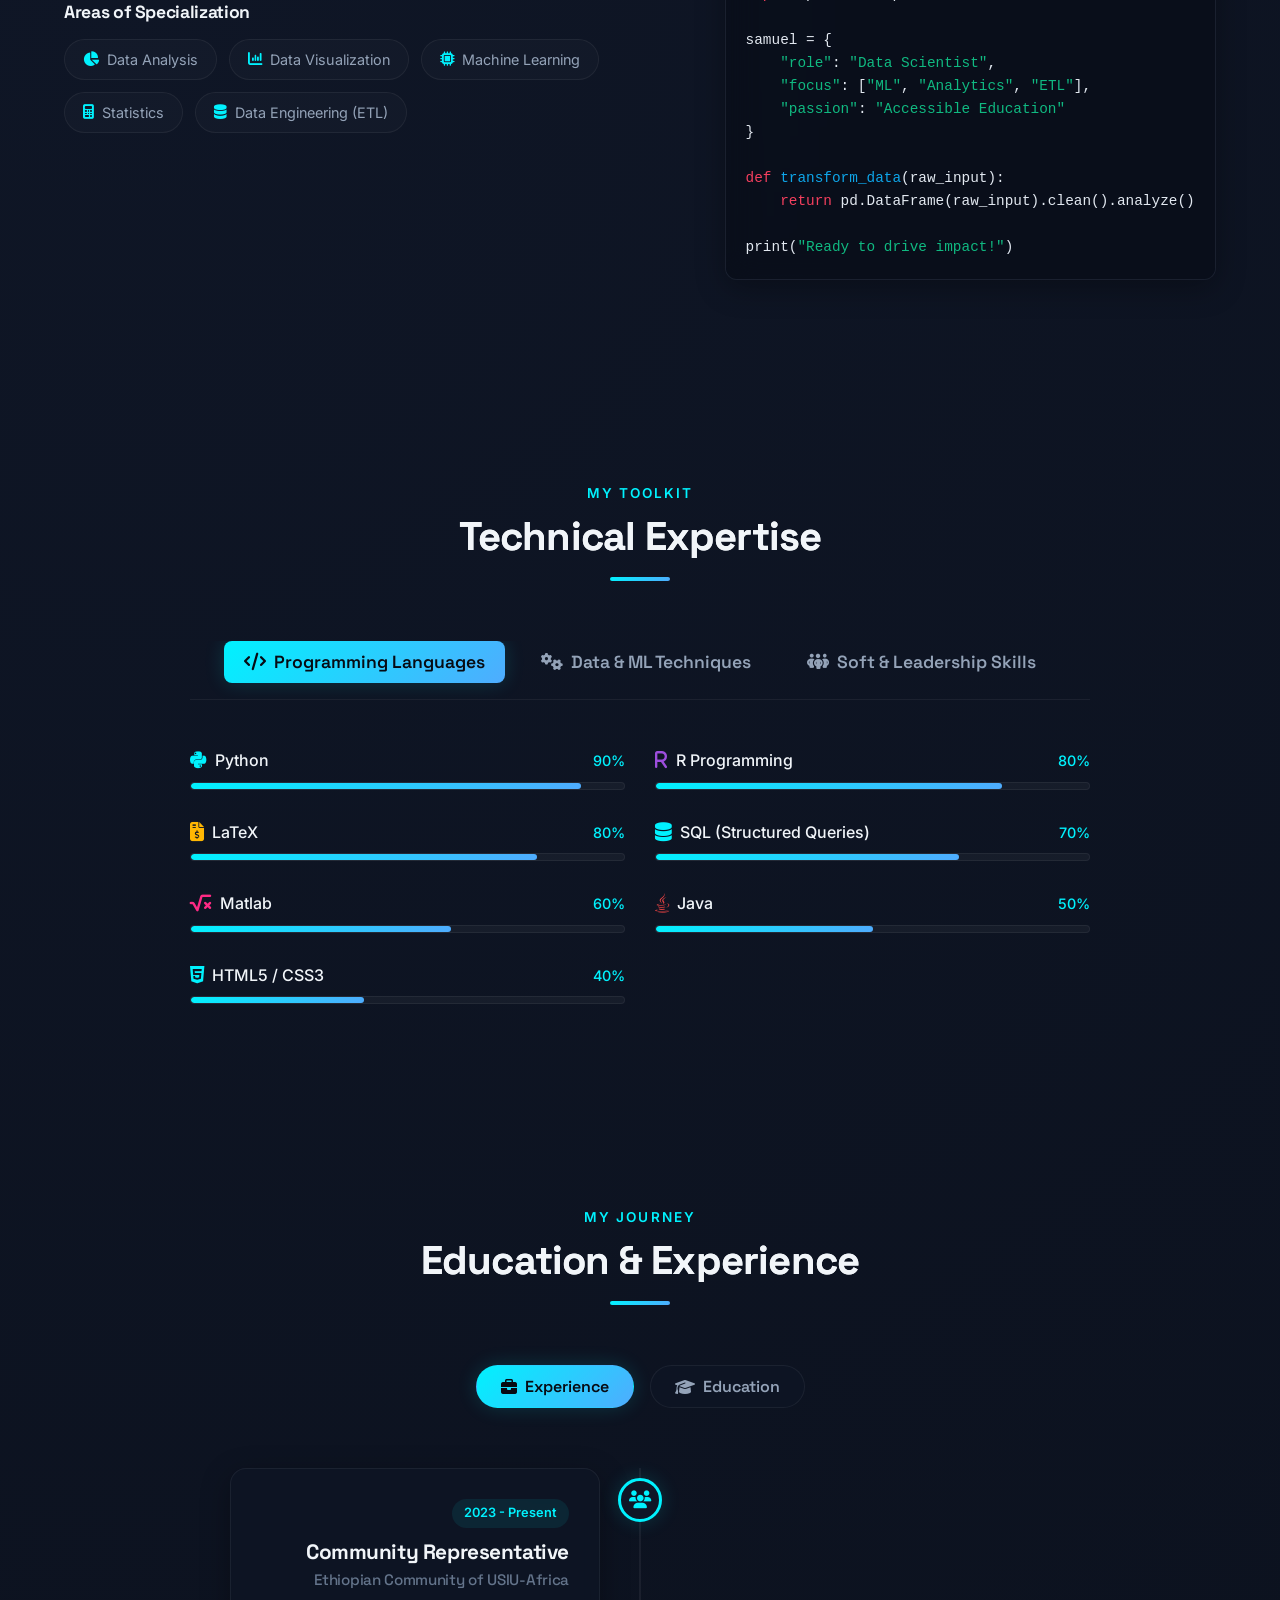
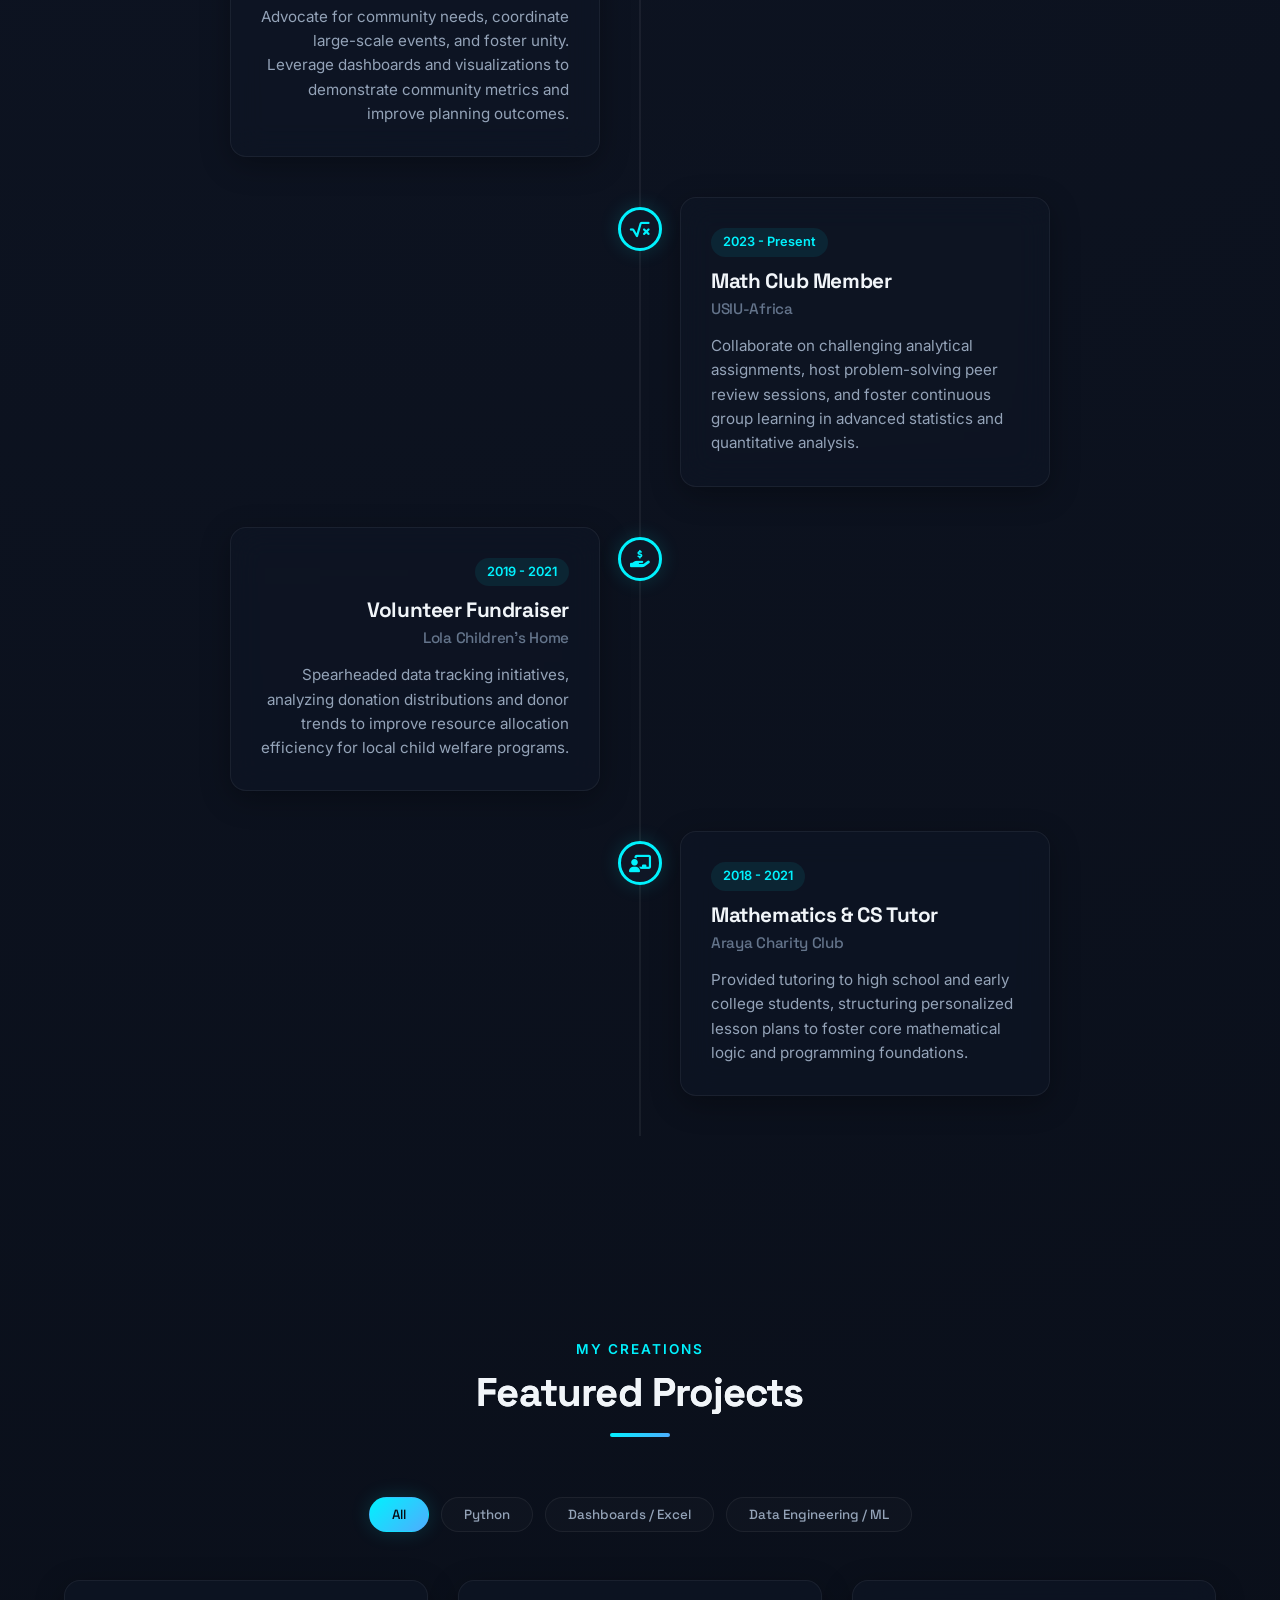
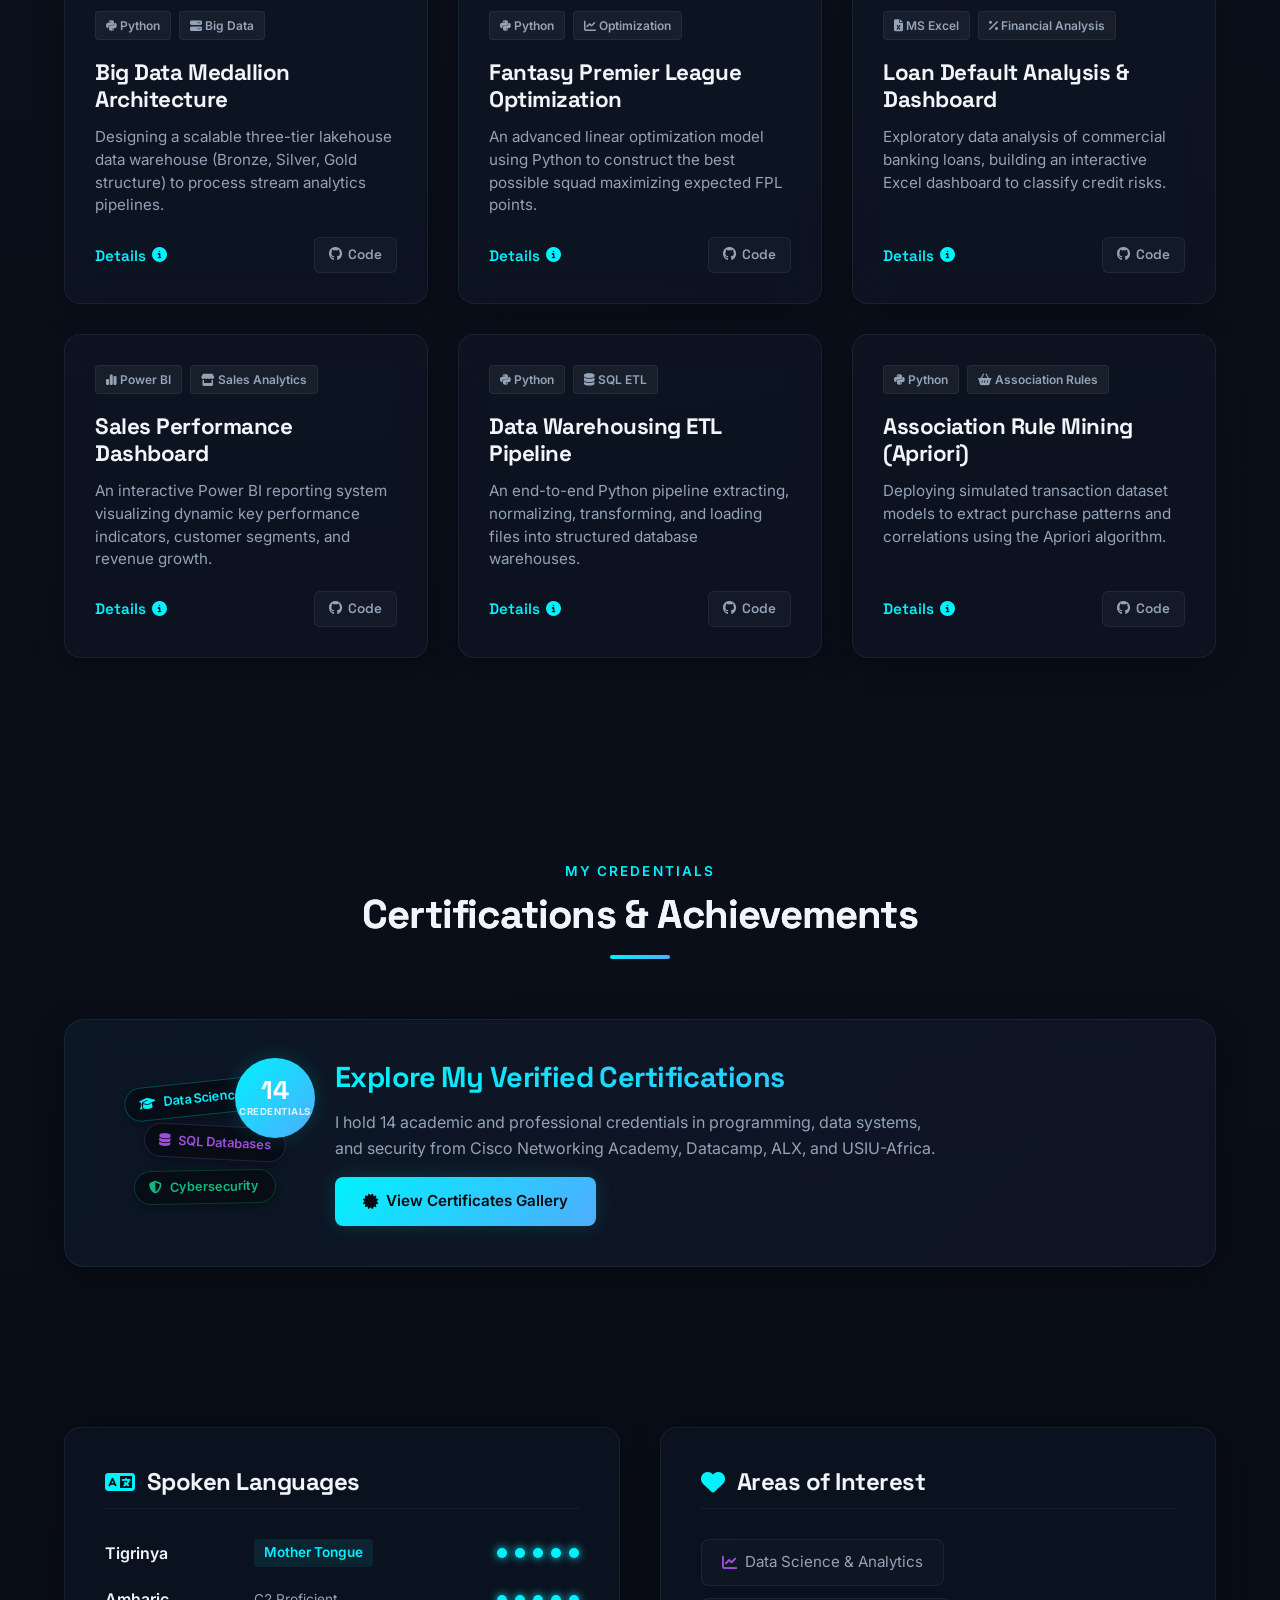
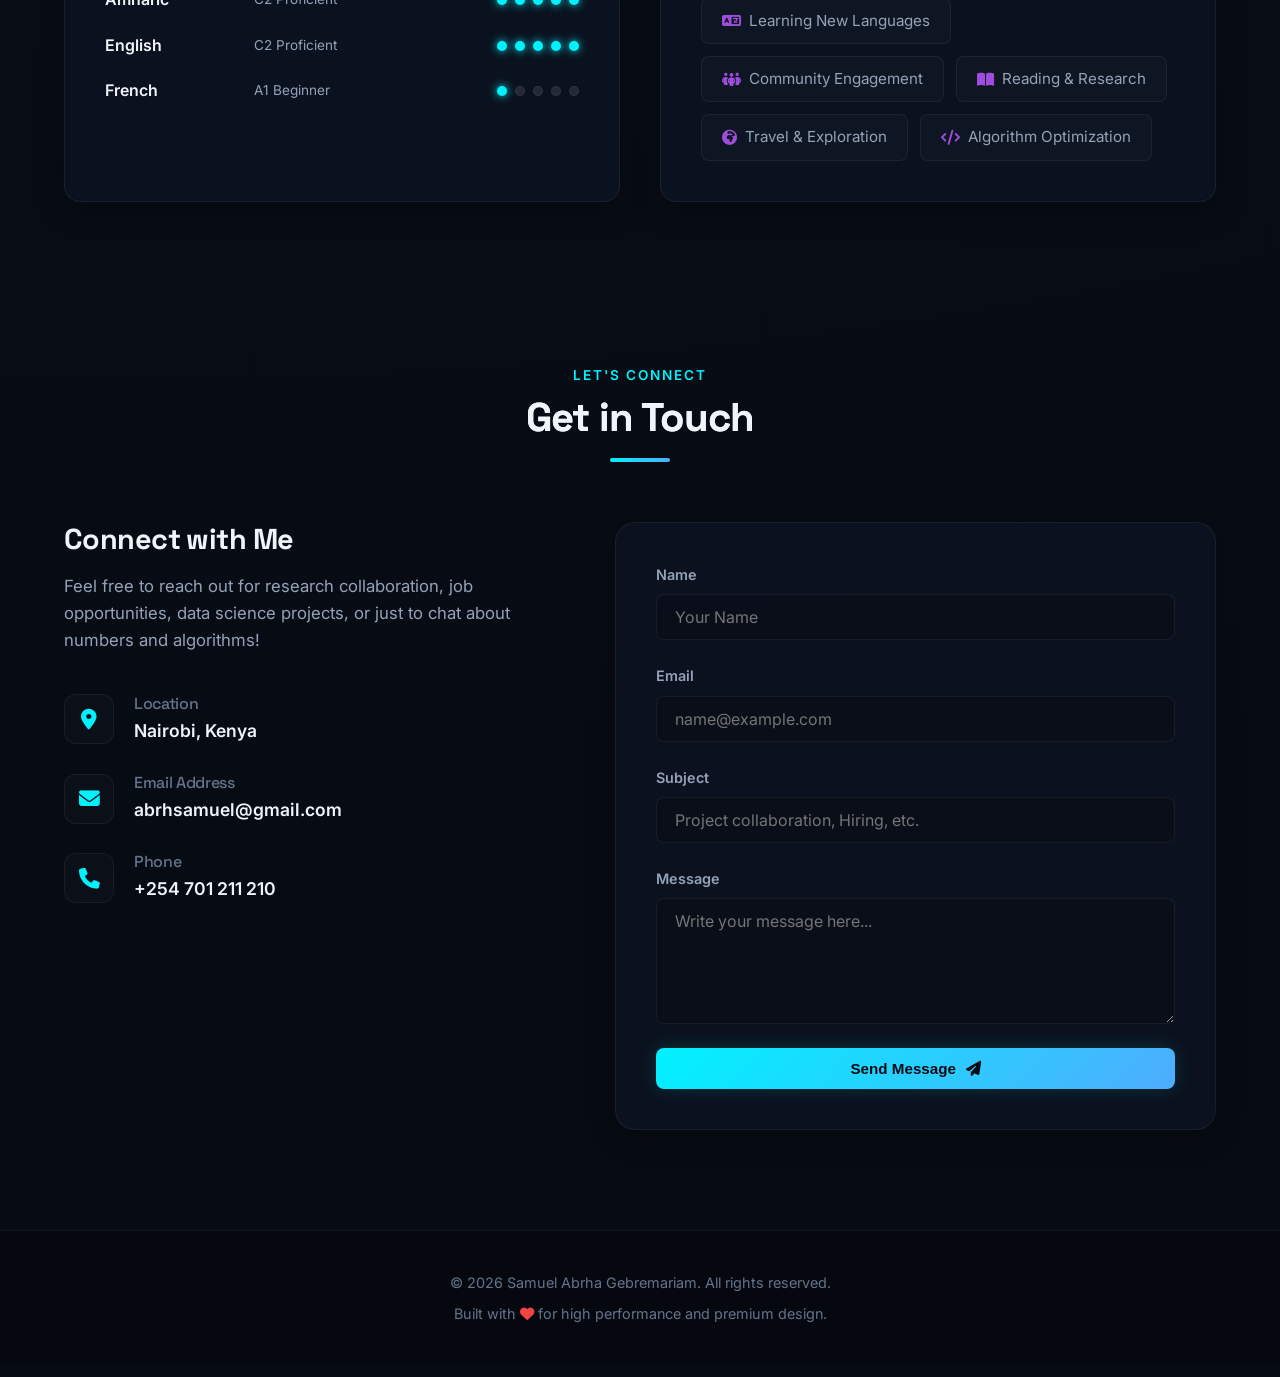
==== commit f4afa271: "Configure contact form to submit real messages asynchronously using formsubmit.co AJAX API" ====
--- a/index.html
+++ b/index.html
@@ -731,19 +731,19 @@
                         <form id="contact-form" class="contact-form glass">
                             <div class="form-group">
                                 <label for="form-name">Name</label>
-                                <input type="text" id="form-name" required placeholder="Your Name">
+                                <input type="text" id="form-name" name="name" required placeholder="Your Name">
                             </div>
                             <div class="form-group">
                                 <label for="form-email">Email</label>
-                                <input type="email" id="form-email" required placeholder="name@example.com">
+                                <input type="email" id="form-email" name="email" required placeholder="name@example.com">
                             </div>
                             <div class="form-group">
                                 <label for="form-subject">Subject</label>
-                                <input type="text" id="form-subject" placeholder="Project collaboration, Hiring, etc.">
+                                <input type="text" id="form-subject" name="subject" placeholder="Project collaboration, Hiring, etc.">
                             </div>
                             <div class="form-group">
                                 <label for="form-message">Message</label>
-                                <textarea id="form-message" rows="5" required placeholder="Write your message here..."></textarea>
+                                <textarea id="form-message" name="message" rows="5" required placeholder="Write your message here..."></textarea>
                             </div>
                             <button type="submit" class="btn btn-primary btn-block">
                                 <span class="btn-text">Send Message</span> <i class="fa-solid fa-paper-plane"></i>
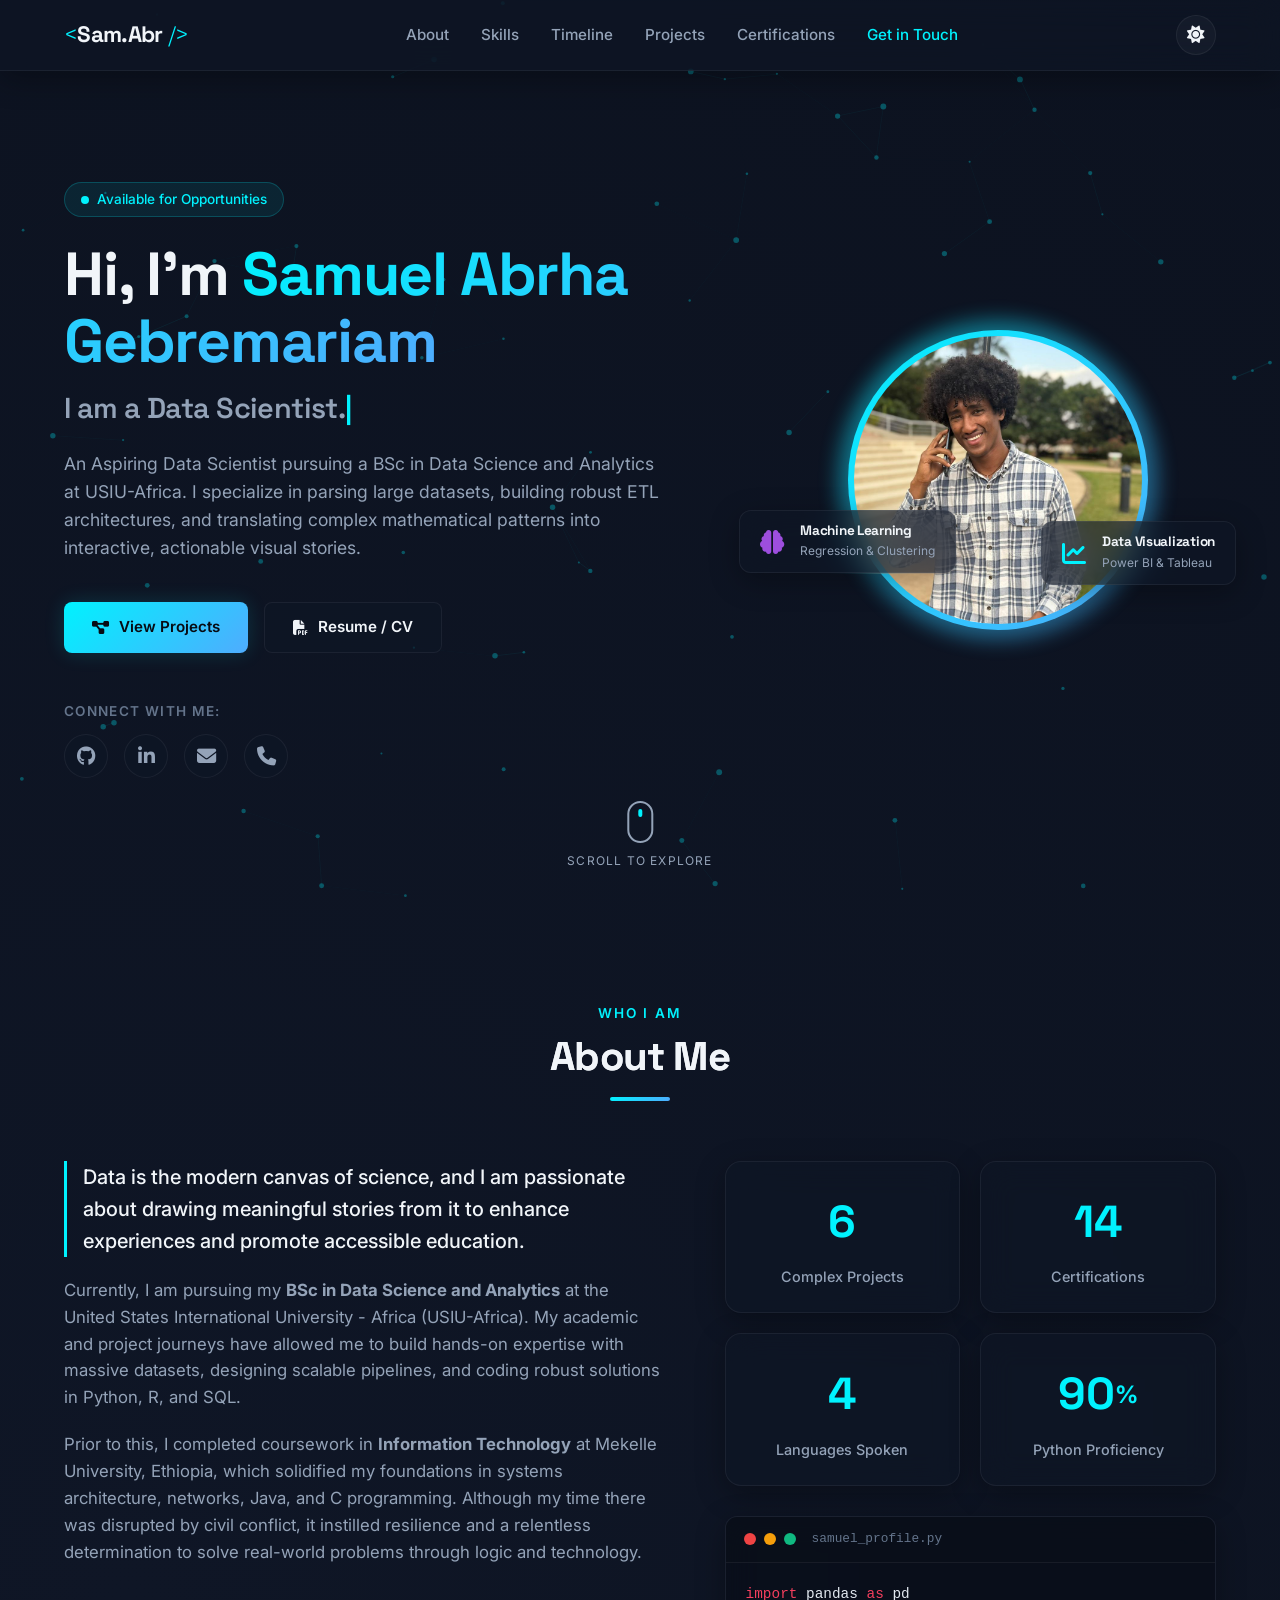
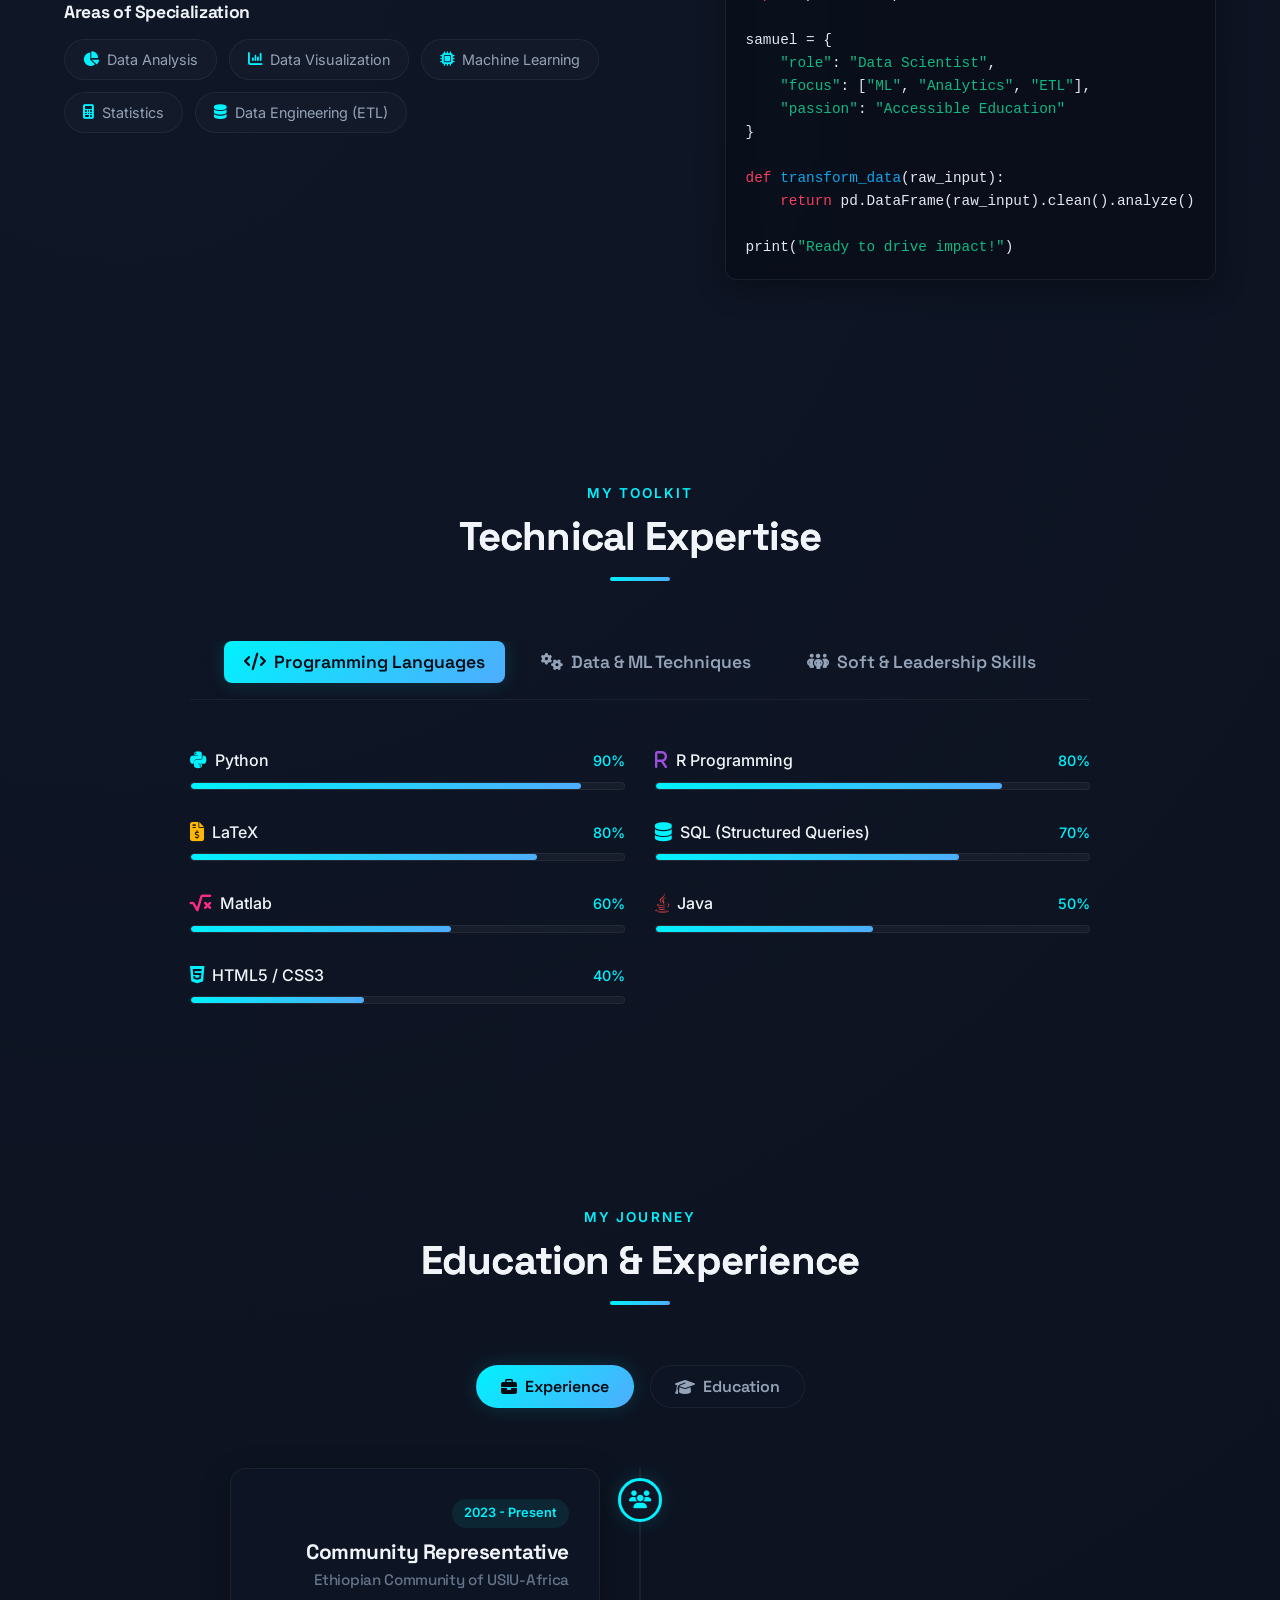
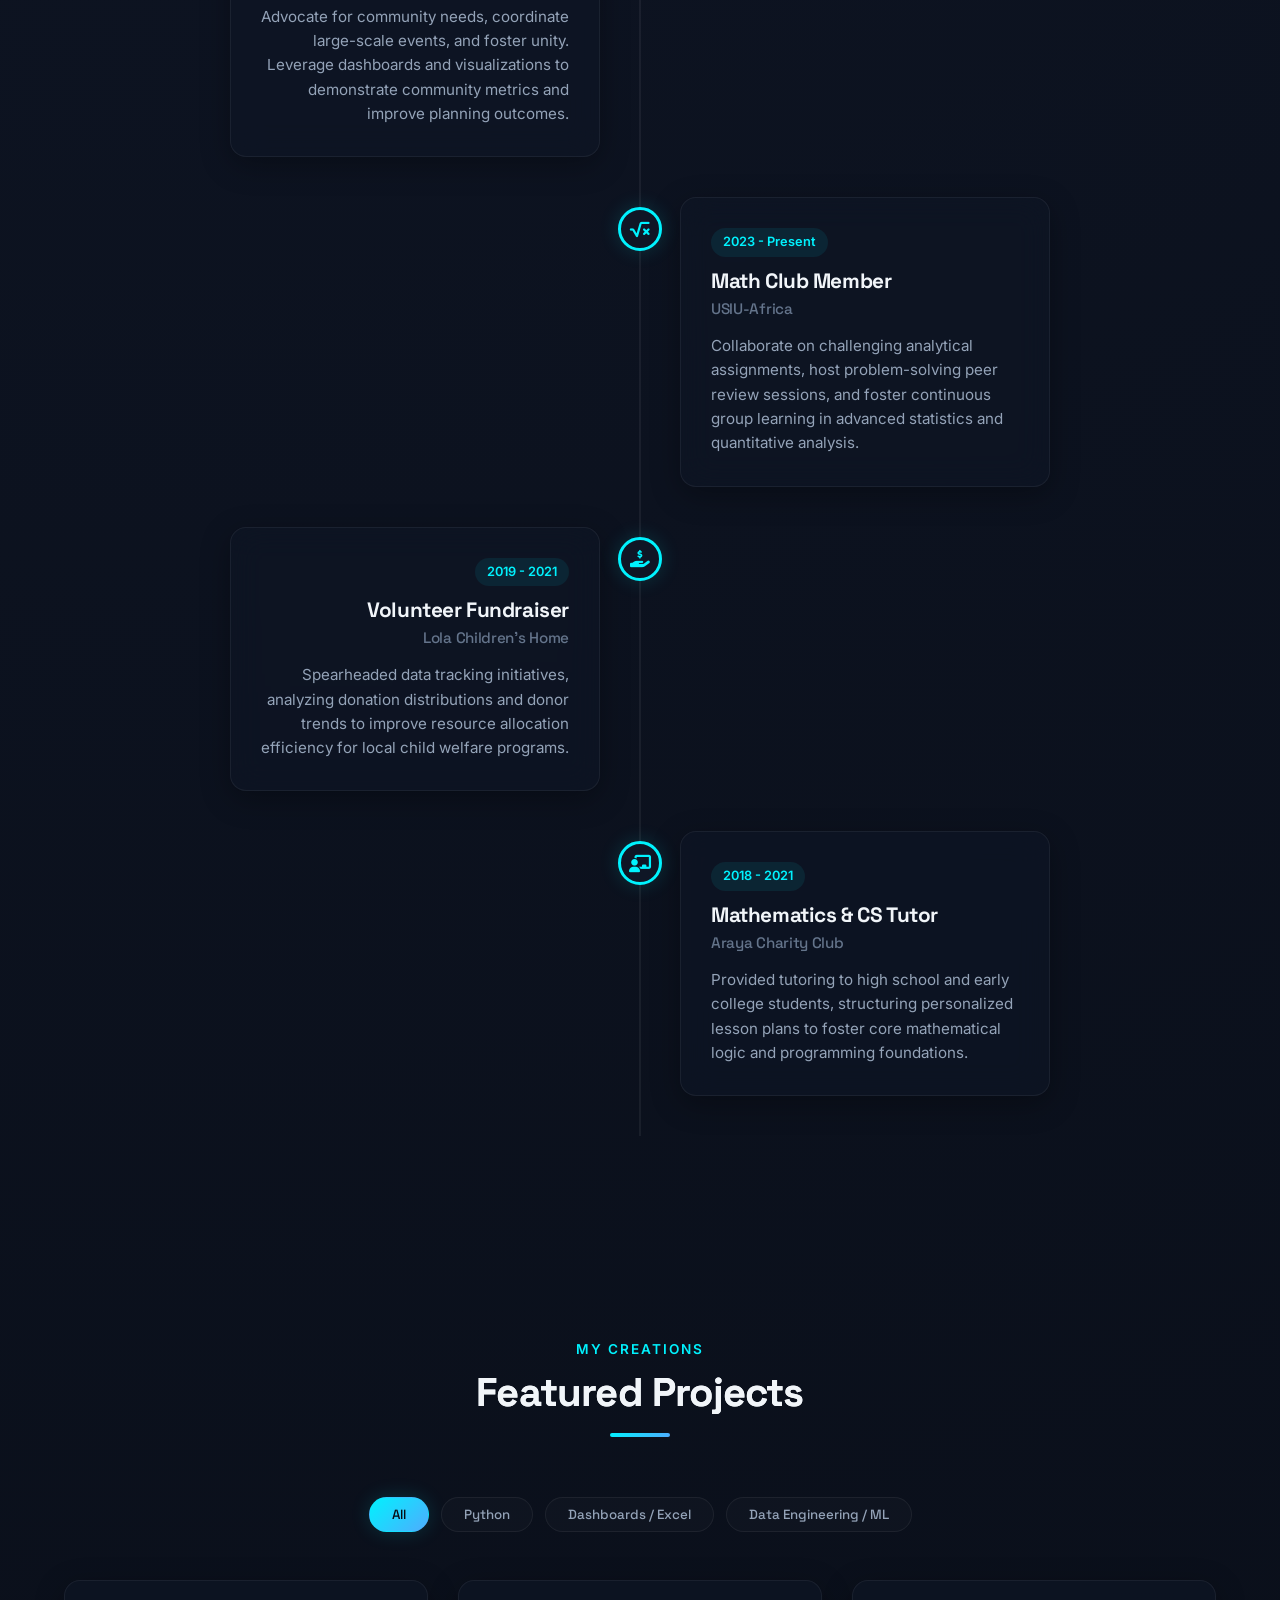
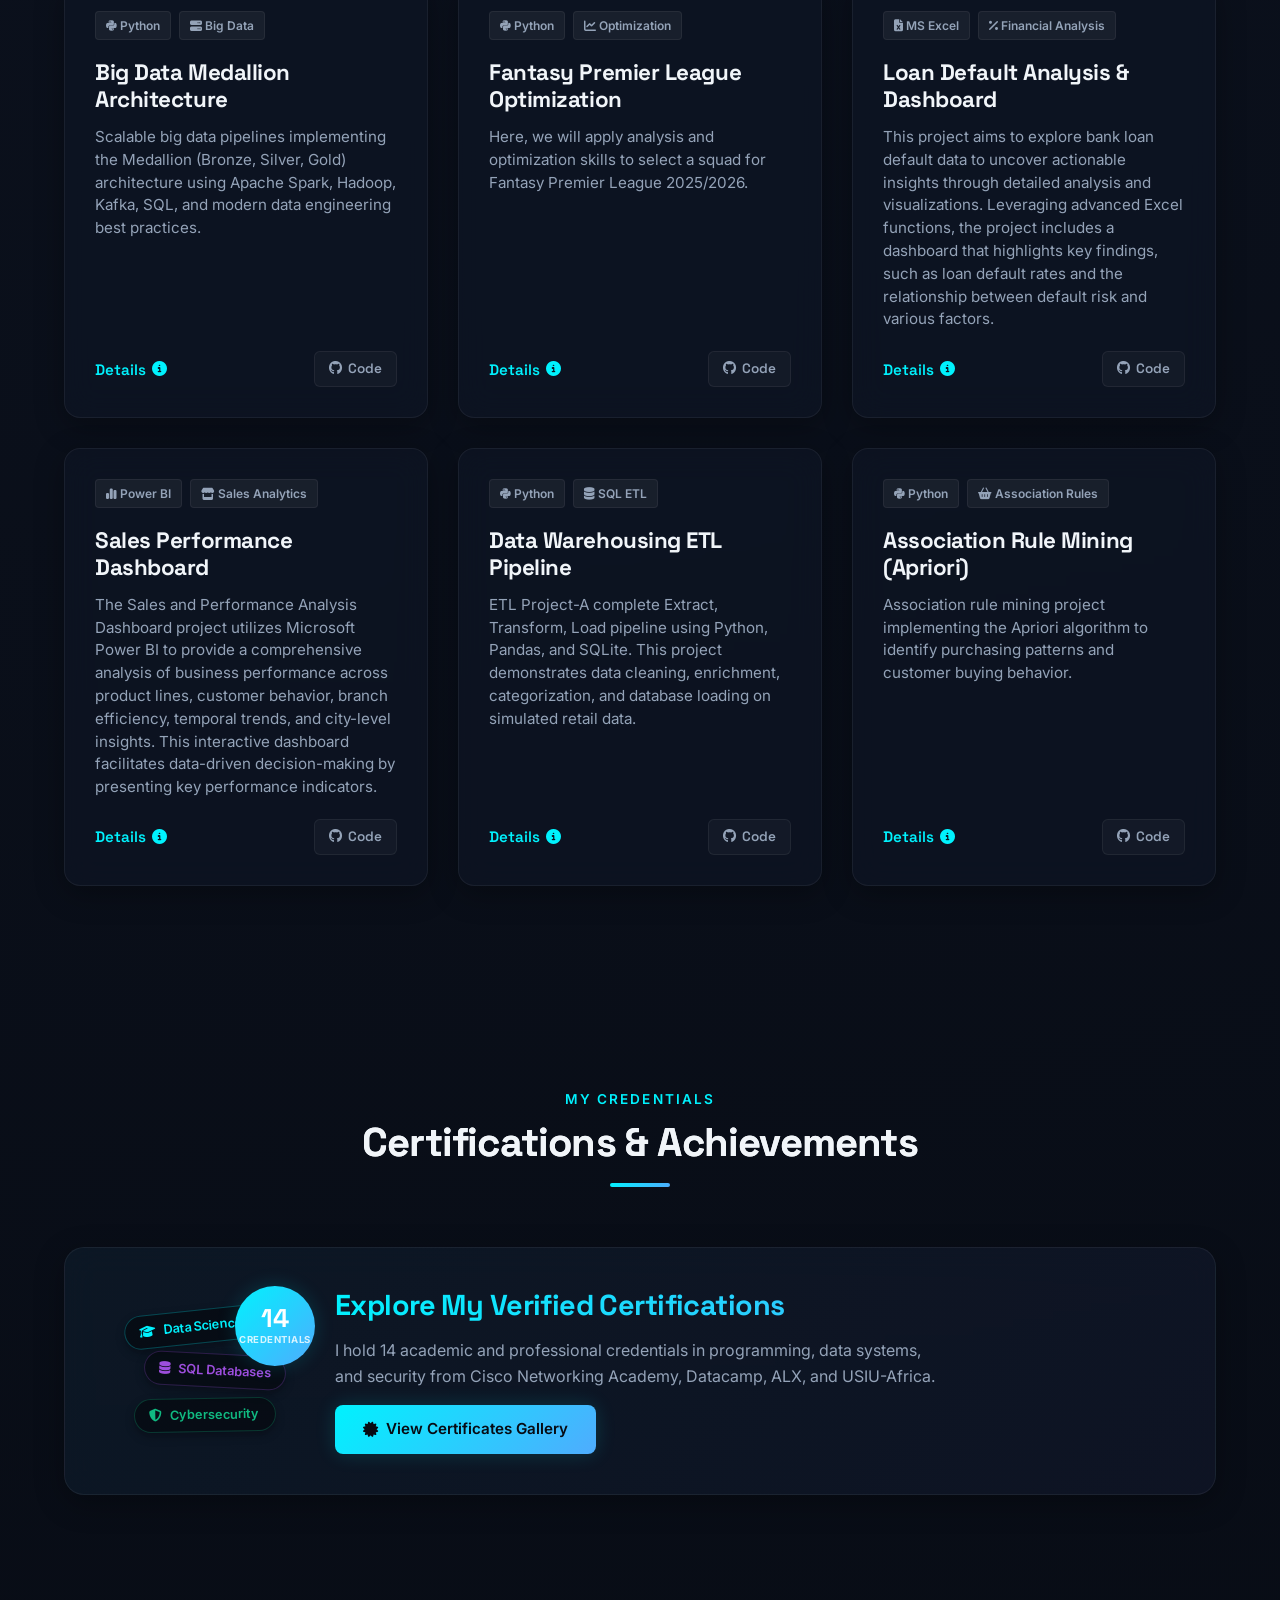
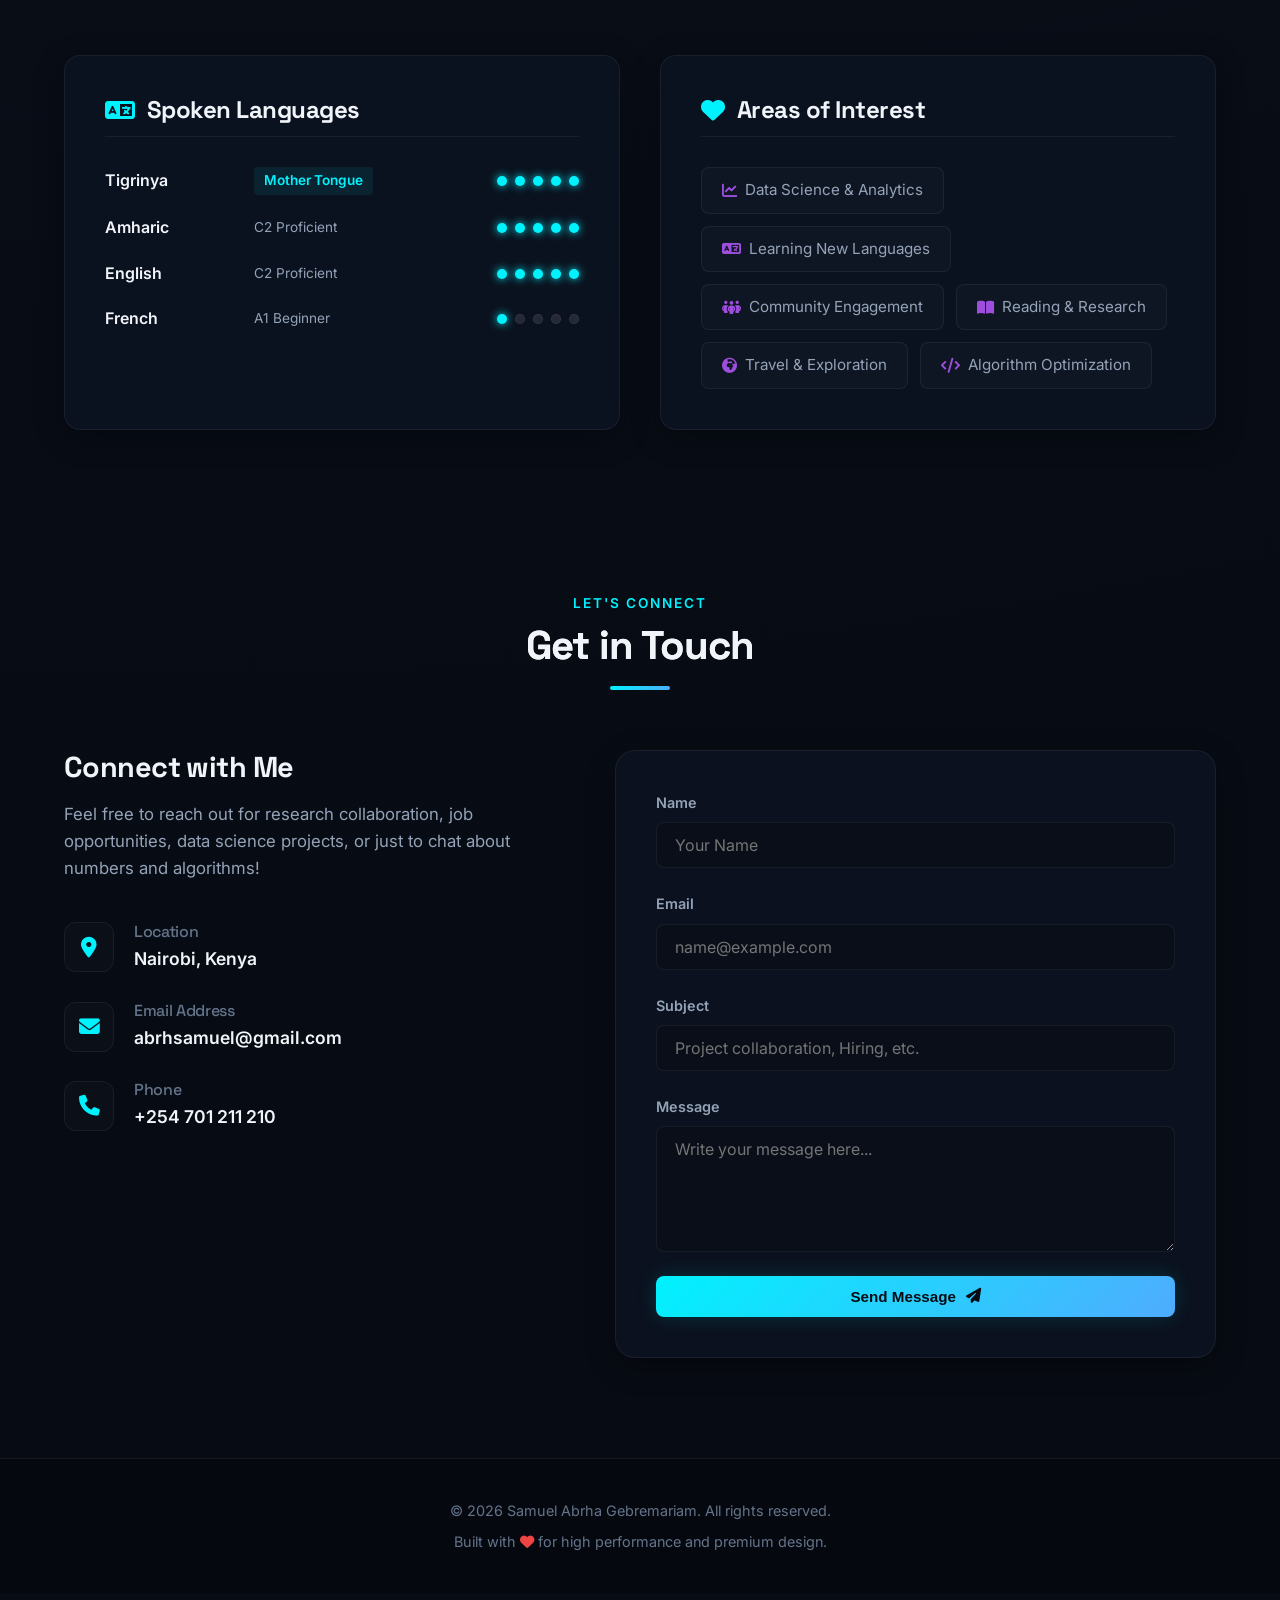
==== commit 2bc431ae: "Update project descriptions and preview screenshots in README" ====
--- a/index.html
+++ b/index.html
@@ -492,7 +492,7 @@
                         </div>
                         <div class="project-card-body">
                             <h3>Big Data Medallion Architecture</h3>
-                            <p>Designing a scalable three-tier lakehouse data warehouse (Bronze, Silver, Gold structure) to process stream analytics pipelines.</p>
+                            <p>Scalable big data pipelines implementing the Medallion (Bronze, Silver, Gold) architecture using Apache Spark, Hadoop, Kafka, SQL, and modern data engineering best practices.</p>
                         </div>
                         <div class="project-card-footer">
                             <button class="btn-project-detail" data-project="bigdata">Details <i class="fa-solid fa-circle-info"></i></button>
@@ -508,7 +508,7 @@
                         </div>
                         <div class="project-card-body">
                             <h3>Fantasy Premier League Optimization</h3>
-                            <p>An advanced linear optimization model using Python to construct the best possible squad maximizing expected FPL points.</p>
+                            <p>Here, we will apply analysis and optimization skills to select a squad for Fantasy Premier League 2025/2026.</p>
                         </div>
                         <div class="project-card-footer">
                             <button class="btn-project-detail" data-project="fpl">Details <i class="fa-solid fa-circle-info"></i></button>
@@ -524,7 +524,7 @@
                         </div>
                         <div class="project-card-body">
                             <h3>Loan Default Analysis & Dashboard</h3>
-                            <p>Exploratory data analysis of commercial banking loans, building an interactive Excel dashboard to classify credit risks.</p>
+                            <p>This project aims to explore bank loan default data to uncover actionable insights through detailed analysis and visualizations. Leveraging advanced Excel functions, the project includes a dashboard that highlights key findings, such as loan default rates and the relationship between default risk and various factors.</p>
                         </div>
                         <div class="project-card-footer">
                             <button class="btn-project-detail" data-project="loan">Details <i class="fa-solid fa-circle-info"></i></button>
@@ -540,7 +540,7 @@
                         </div>
                         <div class="project-card-body">
                             <h3>Sales Performance Dashboard</h3>
-                            <p>An interactive Power BI reporting system visualizing dynamic key performance indicators, customer segments, and revenue growth.</p>
+                            <p>The Sales and Performance Analysis Dashboard project utilizes Microsoft Power BI to provide a comprehensive analysis of business performance across product lines, customer behavior, branch efficiency, temporal trends, and city-level insights. This interactive dashboard facilitates data-driven decision-making by presenting key performance indicators.</p>
                         </div>
                         <div class="project-card-footer">
                             <button class="btn-project-detail" data-project="sales">Details <i class="fa-solid fa-circle-info"></i></button>
@@ -556,7 +556,7 @@
                         </div>
                         <div class="project-card-body">
                             <h3>Data Warehousing ETL Pipeline</h3>
-                            <p>An end-to-end Python pipeline extracting, normalizing, transforming, and loading files into structured database warehouses.</p>
+                            <p>ETL Project-A complete Extract, Transform, Load pipeline using Python, Pandas, and SQLite. This project demonstrates data cleaning, enrichment, categorization, and database loading on simulated retail data.</p>
                         </div>
                         <div class="project-card-footer">
                             <button class="btn-project-detail" data-project="etl">Details <i class="fa-solid fa-circle-info"></i></button>
@@ -572,7 +572,7 @@
                         </div>
                         <div class="project-card-body">
                             <h3>Association Rule Mining (Apriori)</h3>
-                            <p>Deploying simulated transaction dataset models to extract purchase patterns and correlations using the Apriori algorithm.</p>
+                            <p>Association rule mining project implementing the Apriori algorithm to identify purchasing patterns and customer buying behavior.</p>
                         </div>
                         <div class="project-card-footer">
                             <button class="btn-project-detail" data-project="apriori">Details <i class="fa-solid fa-circle-info"></i></button>
